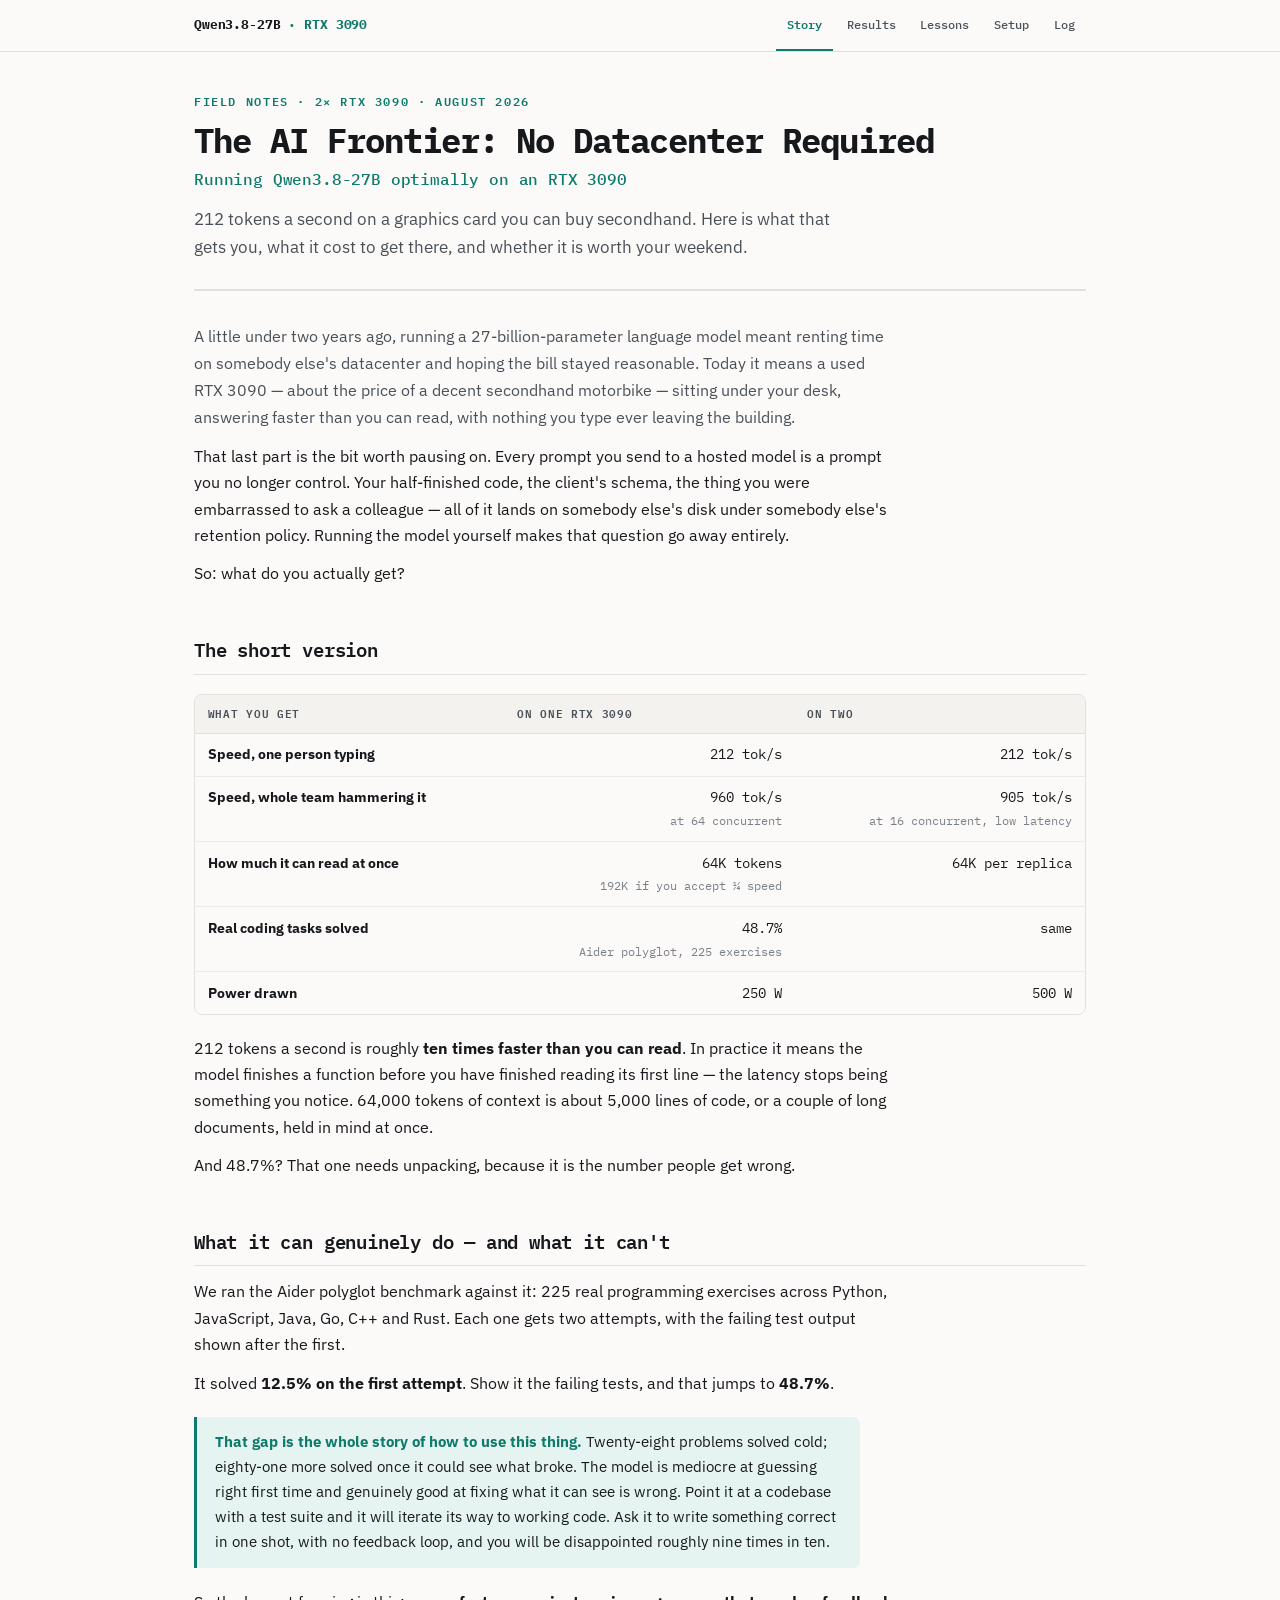
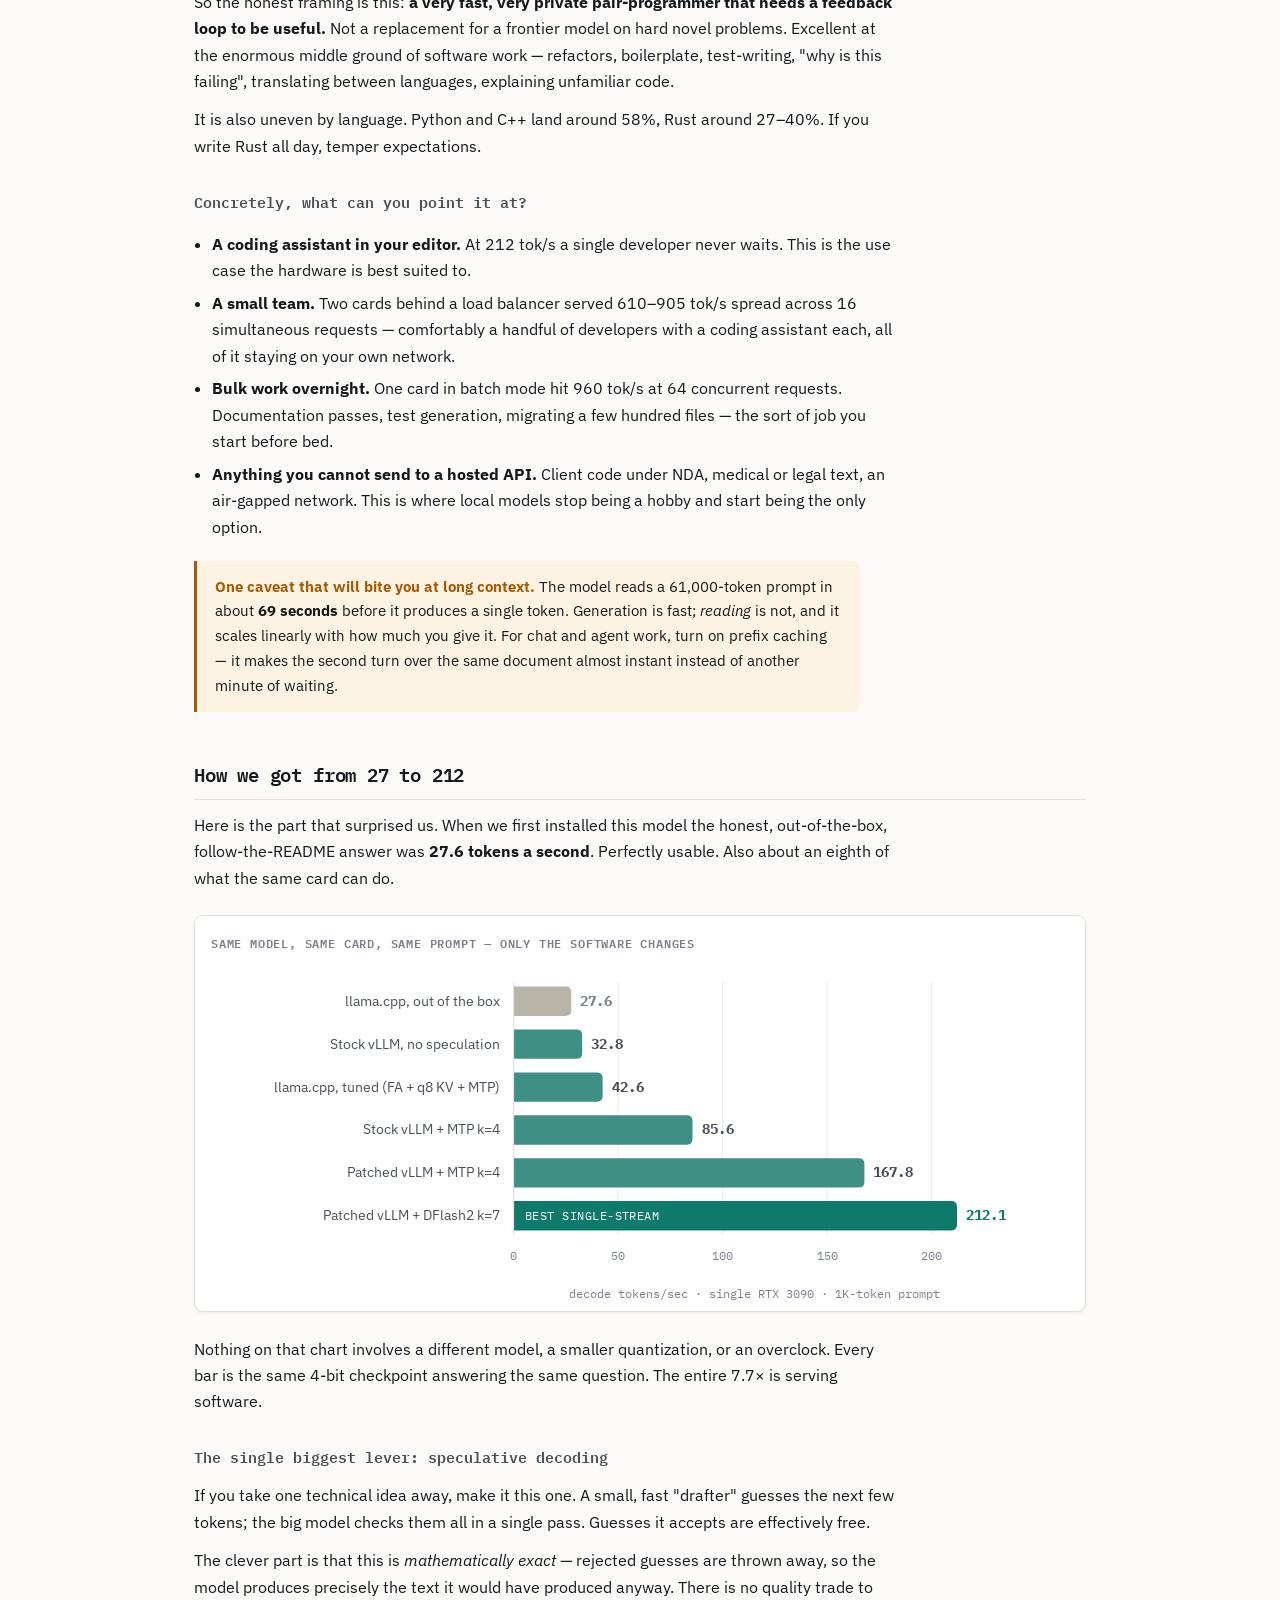
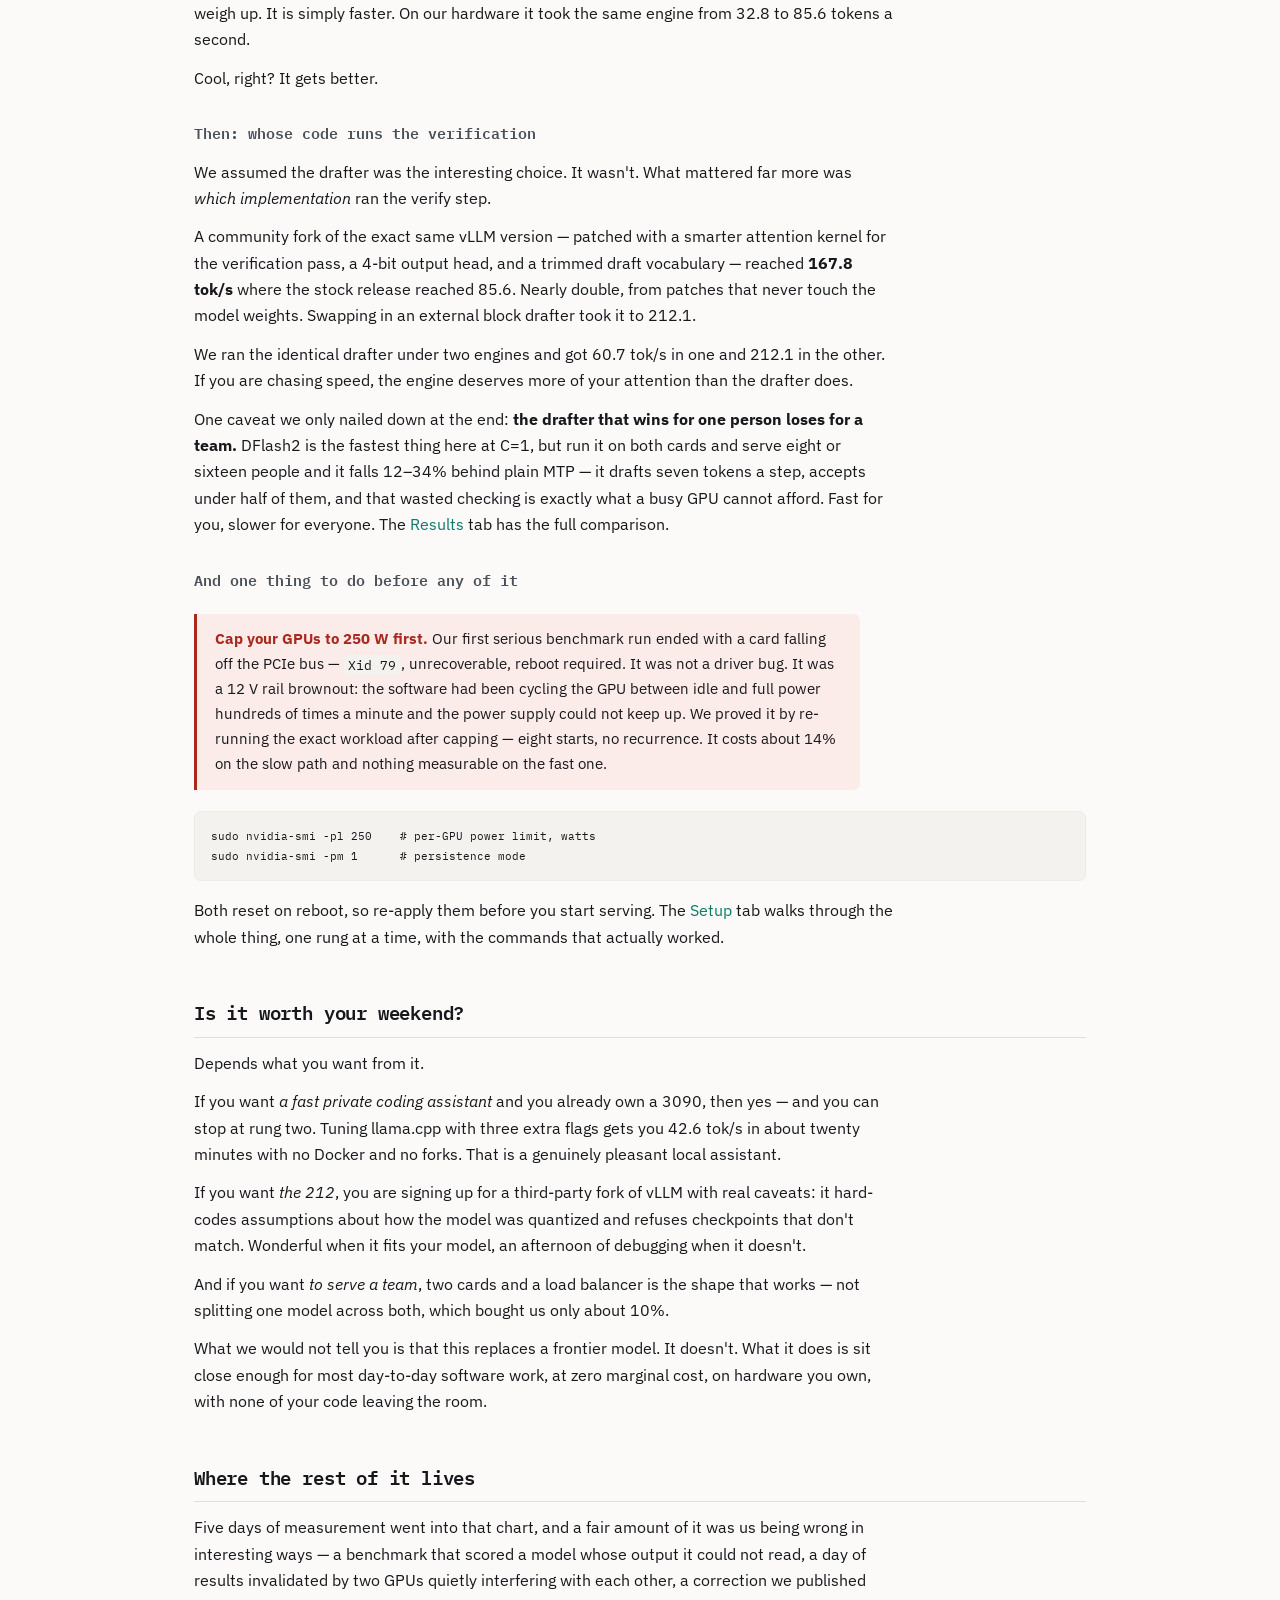
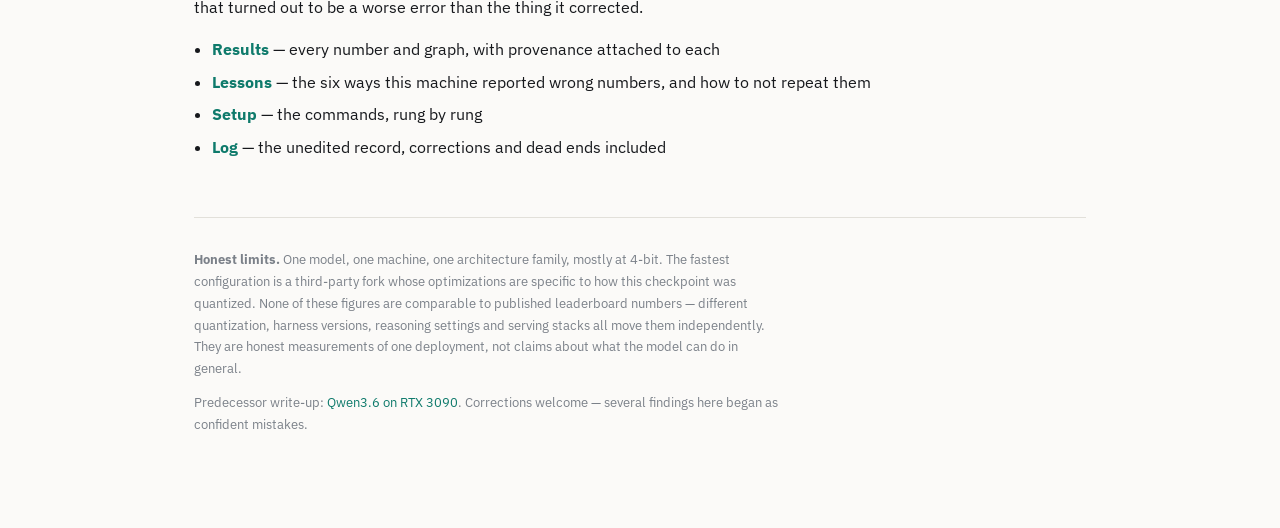
==== index.html @ 93e10219 "Settle MTP vs DFlash2 on both replicas: keep MTP Paired DFlash2 saturates at ~400-440 tok/s from C=8" ====
<!DOCTYPE html>
<html lang="en">
<head>
<meta charset="UTF-8">
<meta name="viewport" content="width=device-width, initial-scale=1.0">
<title>The AI Frontier: No Datacenter Required · Qwen3.8-27B on RTX 3090</title>
<link rel="preconnect" href="https://fonts.googleapis.com">
<link rel="preconnect" href="https://fonts.gstatic.com" crossorigin>
<link rel="stylesheet" href="https://fonts.googleapis.com/css2?family=IBM+Plex+Mono:wght@400;500;600;700&family=IBM+Plex+Sans:wght@400;500;600;700&display=swap">
<link rel="stylesheet" href="assets/site.css">
</head>
<body>
<nav class="topbar"><div class="topbar-in">
  <a class="brand" href="index.html">Qwen3.8-27B <span>· RTX 3090</span></a>
  <div class="tabs">
    <a href="index.html" aria-current="page">Story</a>
    <a href="results.html">Results</a>
    <a href="lessons.html">Lessons</a>
    <a href="setup.html">Setup</a>
    <a href="log.html">Log</a>
  </div>
</div></nav>
<main class="wrap">

<header class="hero">
  <p class="kicker">Field notes · 2× RTX 3090 · August 2026</p>
  <h1>The AI Frontier: No Datacenter Required</h1>
  <p class="subtitle">Running Qwen3.8-27B optimally on an RTX 3090</p>
  <p class="standfirst">212 tokens a second on a graphics card you can buy secondhand. Here is what that gets you, what it cost to get there, and whether it is worth your weekend.</p>
</header>

<p class="lede">A little under two years ago, running a 27-billion-parameter language model meant renting time on somebody else's datacenter and hoping the bill stayed reasonable. Today it means a used RTX 3090 — about the price of a decent secondhand motorbike — sitting under your desk, answering faster than you can read, with nothing you type ever leaving the building.</p>

<p>That last part is the bit worth pausing on. Every prompt you send to a hosted model is a prompt you no longer control. Your half-finished code, the client's schema, the thing you were embarrassed to ask a colleague — all of it lands on somebody else's disk under somebody else's retention policy. Running the model yourself makes that question go away entirely.</p>

<p>So: what do you actually get?</p>

<h2>The short version</h2>

<div class="tw">
  <table>
    <thead><tr><th>What you get</th><th>On one RTX 3090</th><th>On two</th></tr></thead>
    <tbody>
      <tr><td><strong>Speed, one person typing</strong></td><td class="n">212 tok/s</td><td class="n">212 tok/s</td></tr>
      <tr><td><strong>Speed, whole team hammering it</strong></td><td class="n">960 tok/s<span class="sub">at 64 concurrent</span></td><td class="n">905 tok/s<span class="sub">at 16 concurrent, low latency</span></td></tr>
      <tr><td><strong>How much it can read at once</strong></td><td class="n">64K tokens<span class="sub">192K if you accept ¼ speed</span></td><td class="n">64K per replica</td></tr>
      <tr><td><strong>Real coding tasks solved</strong></td><td class="n">48.7%<span class="sub">Aider polyglot, 225 exercises</span></td><td class="n">same</td></tr>
      <tr><td><strong>Power drawn</strong></td><td class="n">250 W</td><td class="n">500 W</td></tr>
    </tbody>
  </table>
</div>

<p>212 tokens a second is roughly <strong>ten times faster than you can read</strong>. In practice it means the model finishes a function before you have finished reading its first line — the latency stops being something you notice. 64,000 tokens of context is about 5,000 lines of code, or a couple of long documents, held in mind at once.</p>

<p>And 48.7%? That one needs unpacking, because it is the number people get wrong.</p>

<h2>What it can genuinely do — and what it can't</h2>

<p>We ran the Aider polyglot benchmark against it: 225 real programming exercises across Python, JavaScript, Java, Go, C++ and Rust. Each one gets two attempts, with the failing test output shown after the first.</p>

<p>It solved <strong>12.5% on the first attempt</strong>. Show it the failing tests, and that jumps to <strong>48.7%</strong>.</p>

<div class="box">
  <strong>That gap is the whole story of how to use this thing.</strong> Twenty-eight problems solved cold; eighty-one more solved once it could see what broke. The model is mediocre at guessing right first time and genuinely good at fixing what it can see is wrong. Point it at a codebase with a test suite and it will iterate its way to working code. Ask it to write something correct in one shot, with no feedback loop, and you will be disappointed roughly nine times in ten.
</div>

<p>So the honest framing is this: <strong>a very fast, very private pair-programmer that needs a feedback loop to be useful.</strong> Not a replacement for a frontier model on hard novel problems. Excellent at the enormous middle ground of software work — refactors, boilerplate, test-writing, "why is this failing", translating between languages, explaining unfamiliar code.</p>

<p>It is also uneven by language. Python and C++ land around 58%, Rust around 27&ndash;40%. If you write Rust all day, temper expectations.</p>

<h3>Concretely, what can you point it at?</h3>

<ul>
  <li><strong>A coding assistant in your editor.</strong> At 212 tok/s a single developer never waits. This is the use case the hardware is best suited to.</li>
  <li><strong>A small team.</strong> Two cards behind a load balancer served 610&ndash;905 tok/s spread across 16 simultaneous requests — comfortably a handful of developers with a coding assistant each, all of it staying on your own network.</li>
  <li><strong>Bulk work overnight.</strong> One card in batch mode hit 960 tok/s at 64 concurrent requests. Documentation passes, test generation, migrating a few hundred files — the sort of job you start before bed.</li>
  <li><strong>Anything you cannot send to a hosted API.</strong> Client code under NDA, medical or legal text, an air-gapped network. This is where local models stop being a hobby and start being the only option.</li>
</ul>

<div class="box warn">
  <strong>One caveat that will bite you at long context.</strong> The model reads a 61,000-token prompt in about <strong>69 seconds</strong> before it produces a single token. Generation is fast; <em>reading</em> is not, and it scales linearly with how much you give it. For chat and agent work, turn on prefix caching — it makes the second turn over the same document almost instant instead of another minute of waiting.
</div>

<h2>How we got from 27 to 212</h2>

<p>Here is the part that surprised us. When we first installed this model the honest, out-of-the-box, follow-the-README answer was <strong>27.6 tokens a second</strong>. Perfectly usable. Also about an eighth of what the same card can do.</p>

<figure class="fig">
  <figcaption>Same model, same card, same prompt — only the software changes</figcaption>
  <svg class="chart" viewBox="0 0 760 300" role="img" aria-labelledby="lad-t">
<title id="lad-t">Decode speed by configuration, single RTX 3090, 1K-token prompt</title>
<line class="grid" x1="268.0" x2="268.0" y1="16" y2="240.0"/>
<text class="tick" x="268.0" y="262.0" text-anchor="middle">0</text>
<line class="grid" x1="360.6" x2="360.6" y1="16" y2="240.0"/>
<text class="tick" x="360.6" y="262.0" text-anchor="middle">50</text>
<line class="grid" x1="453.2" x2="453.2" y1="16" y2="240.0"/>
<text class="tick" x="453.2" y="262.0" text-anchor="middle">100</text>
<line class="grid" x1="545.8" x2="545.8" y1="16" y2="240.0"/>
<text class="tick" x="545.8" y="262.0" text-anchor="middle">150</text>
<line class="grid" x1="638.4" x2="638.4" y1="16" y2="240.0"/>
<text class="tick" x="638.4" y="262.0" text-anchor="middle">200</text>
<text class="axlbl" x="481" y="296" text-anchor="middle">decode tokens/sec &middot; single RTX 3090 &middot; 1K-token prompt</text>
<path class="bar b-floor" d="M268,20 L314.1,20 Q319.1,20 319.1,25 L319.1,41 Q319.1,46 314.1,46 L268,46 Z"/>
<text class="rowlbl" x="256" y="37.0" text-anchor="end">llama.cpp, out of the box</text>
<text class="rowval b-floor" x="327.1" y="37.0">27.6</text>
<path class="bar b-mid" d="M268,58 L323.8,58 Q328.8,58 328.8,63 L328.8,79 Q328.8,84 323.8,84 L268,84 Z"/>
<text class="rowlbl" x="256" y="75.0" text-anchor="end">Stock vLLM, no speculation</text>
<text class="rowval b-mid" x="336.8" y="75.0">32.8</text>
<path class="bar b-mid" d="M268,96 L341.9,96 Q346.9,96 346.9,101 L346.9,117 Q346.9,122 341.9,122 L268,122 Z"/>
<text class="rowlbl" x="256" y="113.0" text-anchor="end">llama.cpp, tuned (FA + q8 KV + MTP)</text>
<text class="rowval b-mid" x="354.9" y="113.0">42.6</text>
<path class="bar b-mid" d="M268,134 L421.5,134 Q426.5,134 426.5,139 L426.5,155 Q426.5,160 421.5,160 L268,160 Z"/>
<text class="rowlbl" x="256" y="151.0" text-anchor="end">Stock vLLM + MTP k=4</text>
<text class="rowval b-mid" x="434.5" y="151.0">85.6</text>
<path class="bar b-mid" d="M268,172 L573.8,172 Q578.8,172 578.8,177 L578.8,193 Q578.8,198 573.8,198 L268,198 Z"/>
<text class="rowlbl" x="256" y="189.0" text-anchor="end">Patched vLLM + MTP k=4</text>
<text class="rowval b-mid" x="586.8" y="189.0">167.8</text>
<path class="bar b-top" d="M268,210 L655.8,210 Q660.8,210 660.8,215 L660.8,231 Q660.8,236 655.8,236 L268,236 Z"/>
<text class="rowlbl" x="256" y="227.0" text-anchor="end">Patched vLLM + DFlash2 k=7</text>
<text class="rowval b-top" x="668.8" y="227.0">212.1</text>
<text class="rownote" x="278" y="227.0">BEST SINGLE-STREAM</text>
<line class="axis" x1="268" x2="268" y1="16" y2="240.0"/>
</svg>
</figure>

<p>Nothing on that chart involves a different model, a smaller quantization, or an overclock. Every bar is the same 4-bit checkpoint answering the same question. The entire 7.7× is serving software.</p>

<h3>The single biggest lever: speculative decoding</h3>

<p>If you take one technical idea away, make it this one. A small, fast "drafter" guesses the next few tokens; the big model checks them all in a single pass. Guesses it accepts are effectively free.</p>

<p>The clever part is that this is <em>mathematically exact</em> — rejected guesses are thrown away, so the model produces precisely the text it would have produced anyway. There is no quality trade to weigh up. It is simply faster. On our hardware it took the same engine from 32.8 to 85.6 tokens a second.</p>

<p>Cool, right? It gets better.</p>

<h3>Then: whose code runs the verification</h3>

<p>We assumed the drafter was the interesting choice. It wasn't. What mattered far more was <em>which implementation</em> ran the verify step.</p>

<p>A community fork of the exact same vLLM version — patched with a smarter attention kernel for the verification pass, a 4-bit output head, and a trimmed draft vocabulary — reached <strong>167.8 tok/s</strong> where the stock release reached 85.6. Nearly double, from patches that never touch the model weights. Swapping in an external block drafter took it to 212.1.</p>

<p>We ran the identical drafter under two engines and got 60.7 tok/s in one and 212.1 in the other. If you are chasing speed, the engine deserves more of your attention than the drafter does.</p>

<p>One caveat we only nailed down at the end: <strong>the drafter that wins for one person loses for a team.</strong> DFlash2 is the fastest thing here at C=1, but run it on both cards and serve eight or sixteen people and it falls 12&ndash;34% behind plain MTP &mdash; it drafts seven tokens a step, accepts under half of them, and that wasted checking is exactly what a busy GPU cannot afford. Fast for you, slower for everyone. The <a href="results.html">Results</a> tab has the full comparison.</p>

<h3>And one thing to do before any of it</h3>

<div class="box stop">
  <strong>Cap your GPUs to 250 W first.</strong> Our first serious benchmark run ended with a card falling off the PCIe bus — <code>Xid 79</code>, unrecoverable, reboot required. It was not a driver bug. It was a 12&nbsp;V rail brownout: the software had been cycling the GPU between idle and full power hundreds of times a minute and the power supply could not keep up. We proved it by re-running the exact workload after capping — eight starts, no recurrence. It costs about 14% on the slow path and nothing measurable on the fast one.
</div>

<pre><code>sudo nvidia-smi -pl 250    # per-GPU power limit, watts
sudo nvidia-smi -pm 1      # persistence mode</code></pre>

<p>Both reset on reboot, so re-apply them before you start serving. The <a href="setup.html">Setup</a> tab walks through the whole thing, one rung at a time, with the commands that actually worked.</p>

<h2>Is it worth your weekend?</h2>

<p>Depends what you want from it.</p>

<p>If you want <em>a fast private coding assistant</em> and you already own a 3090, then yes — and you can stop at rung two. Tuning llama.cpp with three extra flags gets you 42.6 tok/s in about twenty minutes with no Docker and no forks. That is a genuinely pleasant local assistant.</p>

<p>If you want <em>the 212</em>, you are signing up for a third-party fork of vLLM with real caveats: it hard-codes assumptions about how the model was quantized and refuses checkpoints that don't match. Wonderful when it fits your model, an afternoon of debugging when it doesn't.</p>

<p>And if you want <em>to serve a team</em>, two cards and a load balancer is the shape that works — not splitting one model across both, which bought us only about 10%.</p>

<p>What we would not tell you is that this replaces a frontier model. It doesn't. What it does is sit close enough for most day-to-day software work, at zero marginal cost, on hardware you own, with none of your code leaving the room.</p>

<h2>Where the rest of it lives</h2>

<p>Five days of measurement went into that chart, and a fair amount of it was us being wrong in interesting ways — a benchmark that scored a model whose output it could not read, a day of results invalidated by two GPUs quietly interfering with each other, a correction we published that turned out to be a worse error than the thing it corrected.</p>

<ul>
  <li><a href="results.html"><strong>Results</strong></a> — every number and graph, with provenance attached to each</li>
  <li><a href="lessons.html"><strong>Lessons</strong></a> — the six ways this machine reported wrong numbers, and how to not repeat them</li>
  <li><a href="setup.html"><strong>Setup</strong></a> — the commands, rung by rung</li>
  <li><a href="log.html"><strong>Log</strong></a> — the unedited record, corrections and dead ends included</li>
</ul>

<div class="foot">
  <p><strong>Honest limits.</strong> One model, one machine, one architecture family, mostly at 4-bit. The fastest configuration is a third-party fork whose optimizations are specific to how this checkpoint was quantized. None of these figures are comparable to published leaderboard numbers — different quantization, harness versions, reasoning settings and serving stacks all move them independently. They are honest measurements of one deployment, not claims about what the model can do in general.</p>
  <p>Predecessor write-up: <a href="https://alexander-ollman.github.io/qwen3.6-on-rtx3090/">Qwen3.6 on RTX 3090</a>. Corrections welcome — several findings here began as confident mistakes.</p>
</div>

</main>
</body>
</html>
---- assets/site.css ----
:root{
  --bg:#FBFAF8; --card:#FFFFFF; --sunk:#F3F2EE;
  --line:#E2E0DA; --line-soft:#EDEBE5;
  --ink:#16181C; --ink-2:#4A5058; --ink-3:#7B8189;
  --go:#0E7A6B; --go-bg:#E6F4F1;
  --warn:#A85B06; --warn-bg:#FDF3E3;
  --stop:#A8291E; --stop-bg:#FBEBE9;
  --s1:#0E7A6B; --s2:#B4541F; --s3:#2D6DA8; --s4:#8A6D1F; --s5:#7A4A86;
  --b-floor:#B9B4A8; --b-mid:#3E8F84; --b-top:#0E7A6B; --on-bar:#FFFFFF;
  --shadow:rgba(22,24,28,.07);
}
@media (prefers-color-scheme:dark){:root:not([data-theme="light"]){
  --bg:#14161A; --card:#1B1E23; --sunk:#191C21;
  --line:#2B3037; --line-soft:#23272D;
  --ink:#E9EBEE; --ink-2:#A9B0B9; --ink-3:#767D86;
  --go:#4FBFAD; --go-bg:#102C29;
  --warn:#E0A050; --warn-bg:#2C2314;
  --stop:#E8776B; --stop-bg:#2E1815;
  --s1:#4FBFAD; --s2:#E0834F; --s3:#6BA8DC; --s4:#C9A94E; --s5:#B08DC0;
  --b-floor:#4A4E55; --b-mid:#34786F; --b-top:#4FBFAD; --on-bar:#0C1A18;
  --shadow:rgba(0,0,0,.3);
}}
:root[data-theme="dark"]{
  --bg:#14161A; --card:#1B1E23; --sunk:#191C21;
  --line:#2B3037; --line-soft:#23272D;
  --ink:#E9EBEE; --ink-2:#A9B0B9; --ink-3:#767D86;
  --go:#4FBFAD; --go-bg:#102C29;
  --warn:#E0A050; --warn-bg:#2C2314;
  --stop:#E8776B; --stop-bg:#2E1815;
  --s1:#4FBFAD; --s2:#E0834F; --s3:#6BA8DC; --s4:#C9A94E; --s5:#B08DC0;
  --b-floor:#4A4E55; --b-mid:#34786F; --b-top:#4FBFAD; --on-bar:#0C1A18;
  --shadow:rgba(0,0,0,.3);
}
*,*::before,*::after{box-sizing:border-box}
html{-webkit-text-size-adjust:100%}
body{margin:0;background:var(--bg);color:var(--ink);
  font-family:'IBM Plex Sans',-apple-system,BlinkMacSystemFont,"Segoe UI",sans-serif;
  font-size:16px;line-height:1.65;-webkit-font-smoothing:antialiased}
/* ---- site nav ---- */
.topbar{position:sticky;top:0;z-index:20;background:var(--bg);
  border-bottom:1px solid var(--line);backdrop-filter:saturate(1.4) blur(6px)}
.topbar-in{max-width:940px;margin:0 auto;padding:0 1.5rem;
  display:flex;align-items:center;gap:1.5rem;flex-wrap:wrap}
.brand{font-family:'IBM Plex Mono',monospace;font-size:.82rem;font-weight:700;
  letter-spacing:-.01em;color:var(--ink);text-decoration:none;padding:.9rem 0;white-space:nowrap}
.brand span{color:var(--go)}
.tabs{display:flex;gap:.15rem;margin-left:auto;flex-wrap:wrap}
.tabs a{font-family:'IBM Plex Mono',monospace;font-size:.78rem;font-weight:500;
  color:var(--ink-2);text-decoration:none;padding:.9rem .7rem;
  border-bottom:2px solid transparent;white-space:nowrap}
.tabs a:hover{color:var(--ink)}
.tabs a[aria-current="page"]{color:var(--go);border-bottom-color:var(--go);font-weight:600}
.tabs a:focus-visible{outline:2px solid var(--go);outline-offset:-2px;border-radius:3px}
/* ---- layout ---- */
.wrap{max-width:940px;margin:0 auto;padding:2.5rem 1.5rem 5rem}
.narrow{max-width:70ch}
.hero{border-bottom:2px solid var(--line);padding-bottom:1.75rem;margin-bottom:2rem}
.kicker{font-family:'IBM Plex Mono',monospace;font-size:.72rem;font-weight:600;
  letter-spacing:.14em;text-transform:uppercase;color:var(--go);margin:0 0 .6rem}
h1{font-family:'IBM Plex Mono',monospace;font-size:2.15rem;font-weight:700;
  letter-spacing:-.03em;line-height:1.14;margin:0 0 .7rem;text-wrap:balance}
.subtitle{font-family:'IBM Plex Mono',monospace;font-size:1.02rem;font-weight:500;
  color:var(--go);margin:-.35rem 0 .75rem;letter-spacing:-.01em;text-wrap:balance}
.standfirst{font-size:1.07rem;color:var(--ink-2);margin:0;max-width:64ch}
h2{font-family:'IBM Plex Mono',monospace;font-size:1.2rem;font-weight:600;letter-spacing:-.01em;
  margin:3rem 0 .5rem;padding-bottom:.45rem;border-bottom:1px solid var(--line);text-wrap:balance}
h3{font-family:'IBM Plex Mono',monospace;font-size:.95rem;font-weight:600;color:var(--ink-2);margin:1.9rem 0 .5rem}
p{margin:.75rem 0;max-width:70ch}
.lede{font-size:1.02rem;color:var(--ink-2)}
ul,ol{max-width:70ch;padding-left:1.15rem}
li{margin:.4rem 0}
a{color:var(--go);text-decoration:none;border-bottom:1px solid transparent}
a:hover{border-bottom-color:currentColor}
a:focus-visible{outline:2px solid var(--go);outline-offset:2px;border-radius:2px}
code{font-family:'IBM Plex Mono',monospace;font-size:.85em;background:var(--sunk);
  padding:.12em .38em;border-radius:3px}
pre{background:var(--sunk);border:1px solid var(--line-soft);border-radius:7px;
  padding:.9rem 1rem;overflow-x:auto;font-family:'IBM Plex Mono',monospace;
  font-size:.8rem;line-height:1.55;margin:1rem 0}
pre code{background:none;padding:0}
/* ---- figures & tables ---- */
.fig{background:var(--card);border:1px solid var(--line);border-radius:9px;
  padding:1.1rem 1rem .5rem;margin:1.5rem 0;box-shadow:0 1px 3px var(--shadow)}
.fig figcaption{font-family:'IBM Plex Mono',monospace;font-size:.72rem;font-weight:600;
  letter-spacing:.07em;text-transform:uppercase;color:var(--ink-3);margin-bottom:.7rem}
svg.chart{width:100%;height:auto;display:block;font-family:'IBM Plex Sans',sans-serif}
.chart .grid{stroke:var(--line-soft);stroke-width:1}
.chart .axis{stroke:var(--line);stroke-width:1}
.chart .tick,.chart .axlbl{fill:var(--ink-3);font-size:11px;
  font-family:'IBM Plex Mono',monospace;font-variant-numeric:tabular-nums}
.chart .rowlbl{fill:var(--ink-2);font-size:12.5px}
.chart .rownote{fill:var(--on-bar);font-size:10.5px;font-family:'IBM Plex Mono',monospace;
  letter-spacing:.04em}
.chart .rowval{font-family:'IBM Plex Mono',monospace;font-size:12.5px;font-weight:700;
  font-variant-numeric:tabular-nums}
.chart .bar.b-floor{fill:var(--b-floor)} .chart .bar.b-mid{fill:var(--b-mid)} .chart .bar.b-top{fill:var(--b-top)}
.chart text.rowval.b-floor{fill:var(--ink-3)} .chart text.rowval.b-mid{fill:var(--ink-2)} .chart text.rowval.b-top{fill:var(--go)}
.chart .ln{fill:none;stroke-width:2;stroke-linejoin:round;stroke-linecap:round}
.chart .pt{stroke:var(--card);stroke-width:2}
.chart .key{stroke-width:2.5;stroke-linecap:round}
.chart .endlbl{font-size:11px;fill:var(--ink-2)}
.chart .endlbl .val{font-family:'IBM Plex Mono',monospace;font-weight:600;fill:var(--ink);font-variant-numeric:tabular-nums}
.chart .leader{stroke:var(--line);stroke-width:1}
.s1{stroke:var(--s1);fill:var(--s1)} .s2{stroke:var(--s2);fill:var(--s2)}
.s3{stroke:var(--s3);fill:var(--s3)} .s4{stroke:var(--s4);fill:var(--s4)} .s5{stroke:var(--s5);fill:var(--s5)}
.chart .ln.s1,.chart .ln.s2,.chart .ln.s3,.chart .ln.s4,.chart .ln.s5{fill:none}
.legend{display:flex;flex-wrap:wrap;gap:.9rem;margin:.2rem 0 .9rem;font-size:.8rem;color:var(--ink-2)}
.legend i{display:inline-block;width:16px;height:0;border-top:2.5px solid;border-radius:2px;margin-right:.35rem;vertical-align:middle}
.legend i.s1{border-color:var(--s1)} .legend i.s2{border-color:var(--s2)}
.legend i.s3{border-color:var(--s3)} .legend i.s4{border-color:var(--s4)} .legend i.s5{border-color:var(--s5)}
.tw{overflow-x:auto;border:1px solid var(--line);border-radius:8px;margin:1.2rem 0}
table{width:100%;border-collapse:collapse;font-size:.87rem}
thead th{font-family:'IBM Plex Mono',monospace;font-size:.7rem;font-weight:600;text-transform:uppercase;
  letter-spacing:.06em;background:var(--sunk);color:var(--ink-2);padding:.6rem .8rem;text-align:left;
  white-space:nowrap;border-bottom:1px solid var(--line)}
tbody td{padding:.6rem .8rem;border-bottom:1px solid var(--line-soft);vertical-align:top}
tbody tr:last-child td{border-bottom:none}
td.n{font-family:'IBM Plex Mono',monospace;font-variant-numeric:tabular-nums;text-align:right;white-space:nowrap}
td .sub{display:block;font-size:.76rem;color:var(--ink-3);margin-top:2px}
tr.hl td{background:var(--go-bg)}
/* ---- callouts ---- */
.box{border-left:3px solid var(--go);background:var(--go-bg);padding:.85rem 1.1rem;
  border-radius:0 7px 7px 0;margin:1.3rem 0;font-size:.94rem;max-width:74ch}
.box strong:first-child{color:var(--go)}
.box.warn{border-left-color:var(--warn);background:var(--warn-bg)}
.box.warn strong:first-child{color:var(--warn)}
.box.stop{border-left-color:var(--stop);background:var(--stop-bg)}
.box.stop strong:first-child{color:var(--stop)}
/* ---- misc ---- */
.stats{display:grid;grid-template-columns:repeat(auto-fit,minmax(150px,1fr));gap:.75rem;margin:1.3rem 0}
.stat{background:var(--card);border:1px solid var(--line);border-radius:8px;padding:.8rem 1rem}
.stat .v{font-family:'IBM Plex Mono',monospace;font-size:1.55rem;font-weight:700;line-height:1.1;letter-spacing:-.02em}
.stat .v small{font-size:.78rem;font-weight:500;color:var(--ink-3);margin-left:.15rem}
.stat .l{font-family:'IBM Plex Mono',monospace;font-size:.68rem;text-transform:uppercase;
  letter-spacing:.06em;color:var(--ink-3);margin-top:.3rem}
.badge{display:inline-block;font-family:'IBM Plex Mono',monospace;font-size:.7rem;font-weight:600;
  padding:.12rem .42rem;border-radius:3px;background:var(--go-bg);color:var(--go);white-space:nowrap}
.badge.warn{background:var(--warn-bg);color:var(--warn)}
.badge.stop{background:var(--stop-bg);color:var(--stop)}
.foot{margin-top:3.5rem;padding-top:1.2rem;border-top:1px solid var(--line);font-size:.83rem;color:var(--ink-3)}
.foot p{max-width:74ch}
@media (max-width:640px){
  .wrap{padding:1.5rem 1rem 3rem} h1{font-size:1.55rem}
  .topbar-in{padding:0 1rem} .brand{padding:.7rem 0} .tabs{margin-left:0;width:100%}
  .tabs a{padding:.5rem .55rem}
}

/* ================= log-page additions ================= */
.section{margin-bottom:3rem}
.section-note{font-size:.88rem;color:var(--ink-2);margin:.35rem 0 1rem;max-width:74ch}
td.mono{font-family:'IBM Plex Mono',monospace;font-variant-numeric:tabular-nums;font-size:.82rem}
.mono{font-family:'IBM Plex Mono',monospace}
tr.failed td{color:var(--ink-3)}
.fn{font-size:.7rem;vertical-align:super;color:var(--go);font-family:'IBM Plex Mono',monospace}
.incidents{margin:0;padding-left:1.2rem;font-size:.9rem;color:var(--ink-2);max-width:80ch}
.incidents li{margin:.35rem 0}
.incidents strong{color:var(--ink)}
/* in-page contents */
.toc-inline{background:var(--card);border:1px solid var(--line);border-radius:8px;
  padding:1rem 1.25rem;margin:0 0 2.5rem}
.toc-title{font-family:'IBM Plex Mono',monospace;font-size:.72rem;font-weight:600;
  text-transform:uppercase;letter-spacing:.08em;color:var(--ink-3);margin:0 0 .5rem}
.toc-inline ol{margin:0;padding-left:1.25rem;columns:2;column-gap:2rem;max-width:none}
.toc-inline li{font-size:.86rem;padding:.12rem 0;break-inside:avoid;margin:0}
@media (max-width:640px){.toc-inline ol{columns:1}}
/* recommendation cards (section 9) */
.rec-grid{display:grid;gap:1rem}
.rec-card{background:var(--card);border:1px solid var(--line);border-radius:8px;
  padding:1rem 1.25rem;display:grid;grid-template-columns:2.5rem 1fr;gap:0 1rem;align-items:start}
.rec-card.top{border-color:var(--warn);border-width:2px}
.rec-rank{font-family:'IBM Plex Mono',monospace;font-size:1.5rem;font-weight:700;
  color:var(--warn);line-height:1;padding-top:.15rem}
.rec-body h4{font-family:'IBM Plex Mono',monospace;font-size:.92rem;font-weight:600;margin:0 0 .25rem}
.rec-body p{font-size:.85rem;color:var(--ink-2);margin:0 0 .5rem;max-width:74ch}
.rec-stats{display:flex;flex-wrap:wrap;gap:.5rem}
.rec-stat{font-family:'IBM Plex Mono',monospace;font-size:.75rem;padding:.2rem .5rem;
  border-radius:3px;background:var(--sunk);color:var(--ink-2)}
/* header chips (section 10+) */
.specs-row{display:flex;flex-wrap:wrap;gap:.5rem;margin-top:.9rem}
.spec-chip{font-family:'IBM Plex Mono',monospace;font-size:.75rem;font-weight:500;
  padding:.22rem .6rem;border-radius:4px;background:var(--go-bg);color:var(--go);white-space:nowrap}
.spec-chip.warn{background:var(--stop-bg);color:var(--stop)}
/* chart blocks */
.viz-block{display:grid;gap:1rem;margin:1rem 0 1.5rem}
.viz-legend{margin:0}
.viz-legend .lg{display:inline-flex;align-items:center;gap:.4rem;font-size:.8rem;color:var(--ink-2)}
.viz-legend i.key{display:inline-block;width:16px;height:0;border-top:2.5px solid;border-radius:2px}
.viz-legend i.s1{border-color:var(--s1)} .viz-legend i.s2{border-color:var(--s2)}
.viz-legend i.s3{border-color:var(--s3)} .viz-legend i.s4{border-color:var(--s4)}
.viz-legend i.s5{border-color:var(--s5)}
.legend-item{display:flex;align-items:center;gap:.3rem}
.viz-table summary{font-family:'IBM Plex Mono',monospace;font-size:.8rem;color:var(--go);
  cursor:pointer;margin-bottom:.5rem}
.chart .barlbl{font-family:'IBM Plex Mono',monospace;font-size:10px;font-weight:600;
  fill:var(--ink-2);font-variant-numeric:tabular-nums}
.chart .bar{stroke:none}
.chart .endlbl .nm{fill:var(--ink-2)}
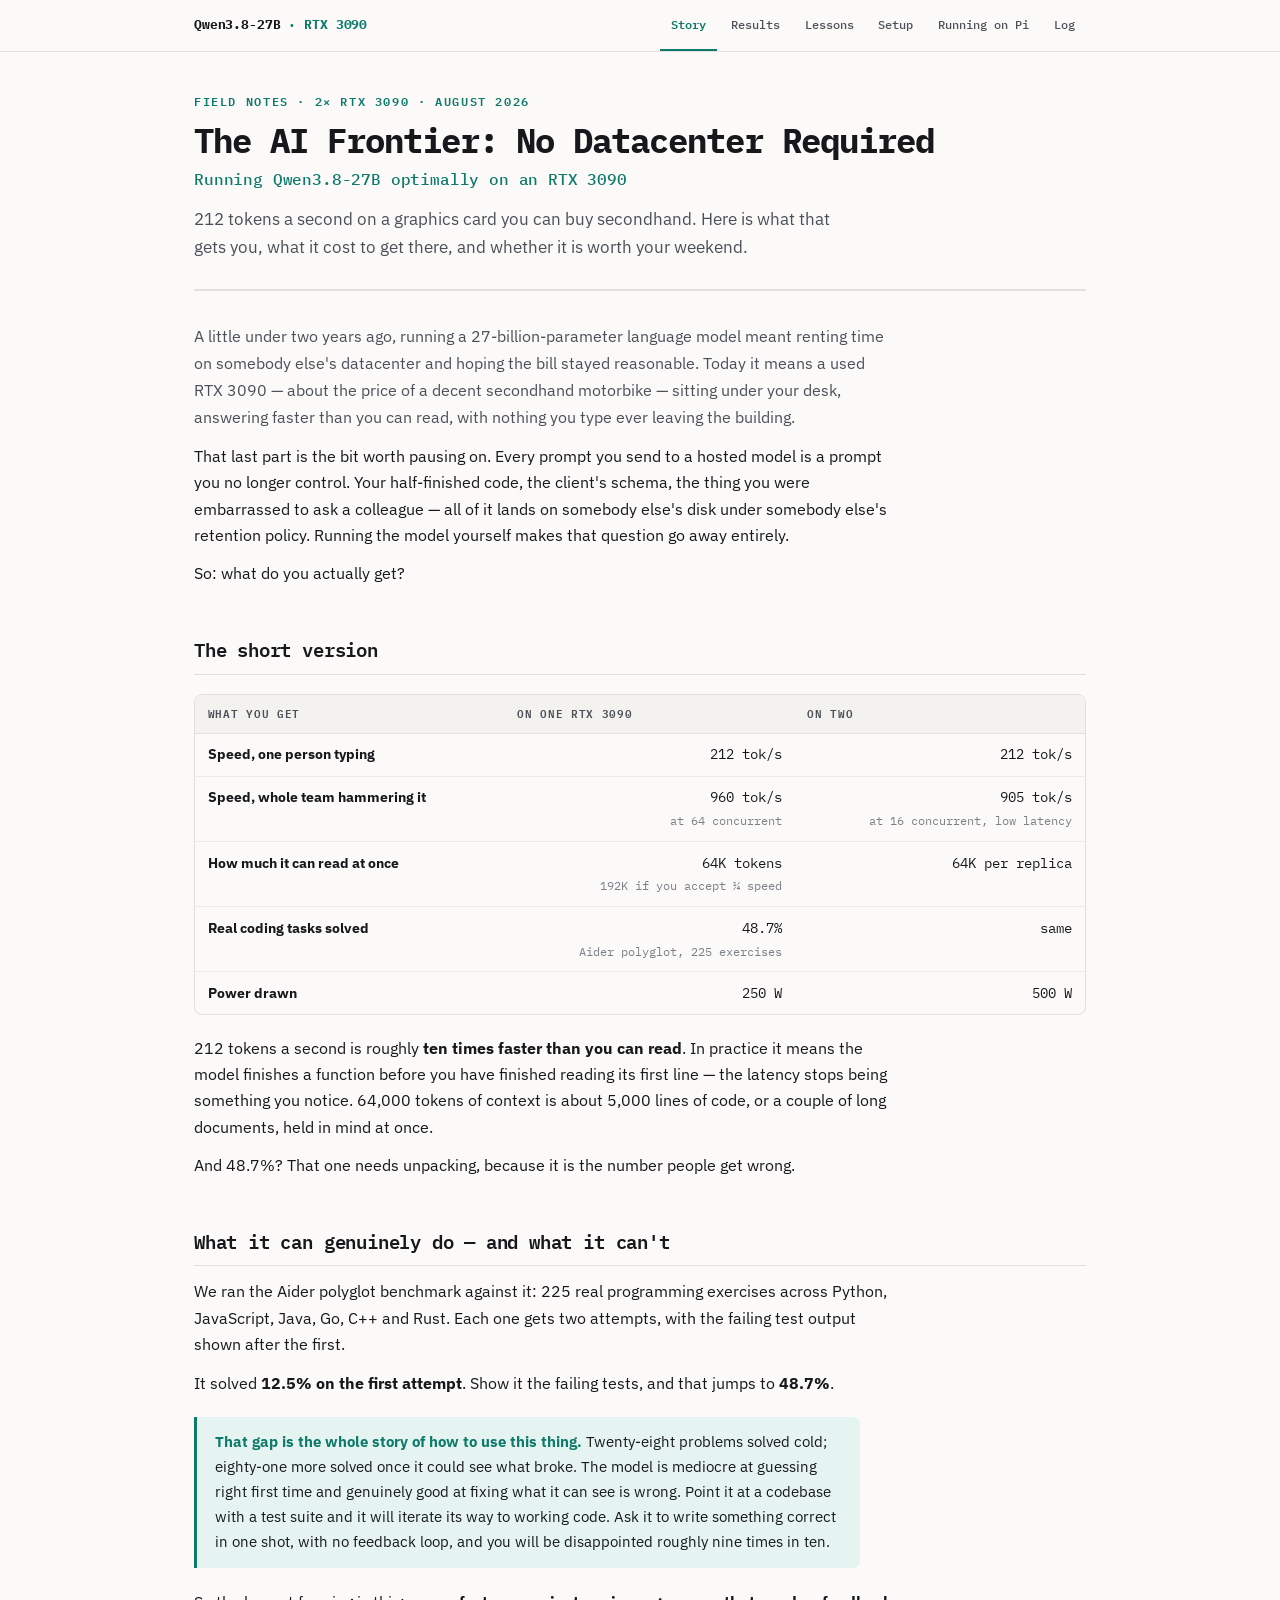
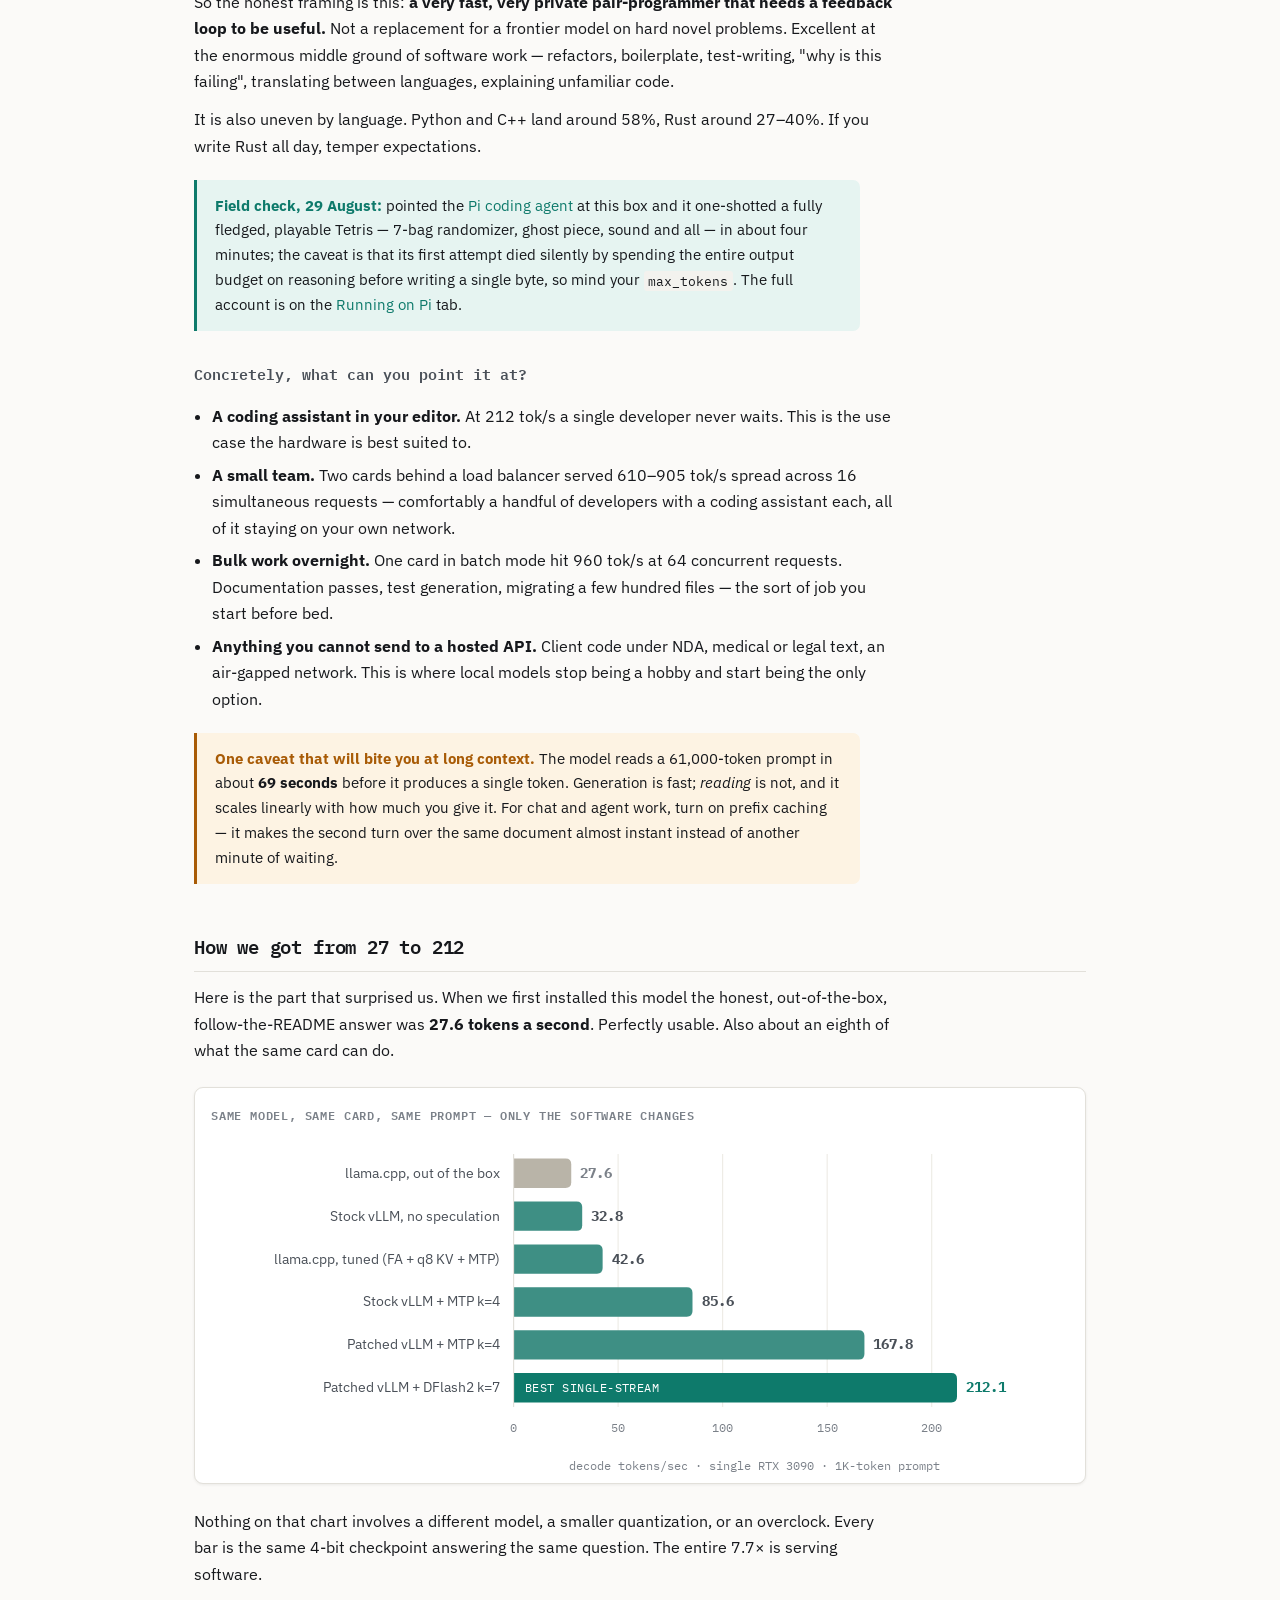
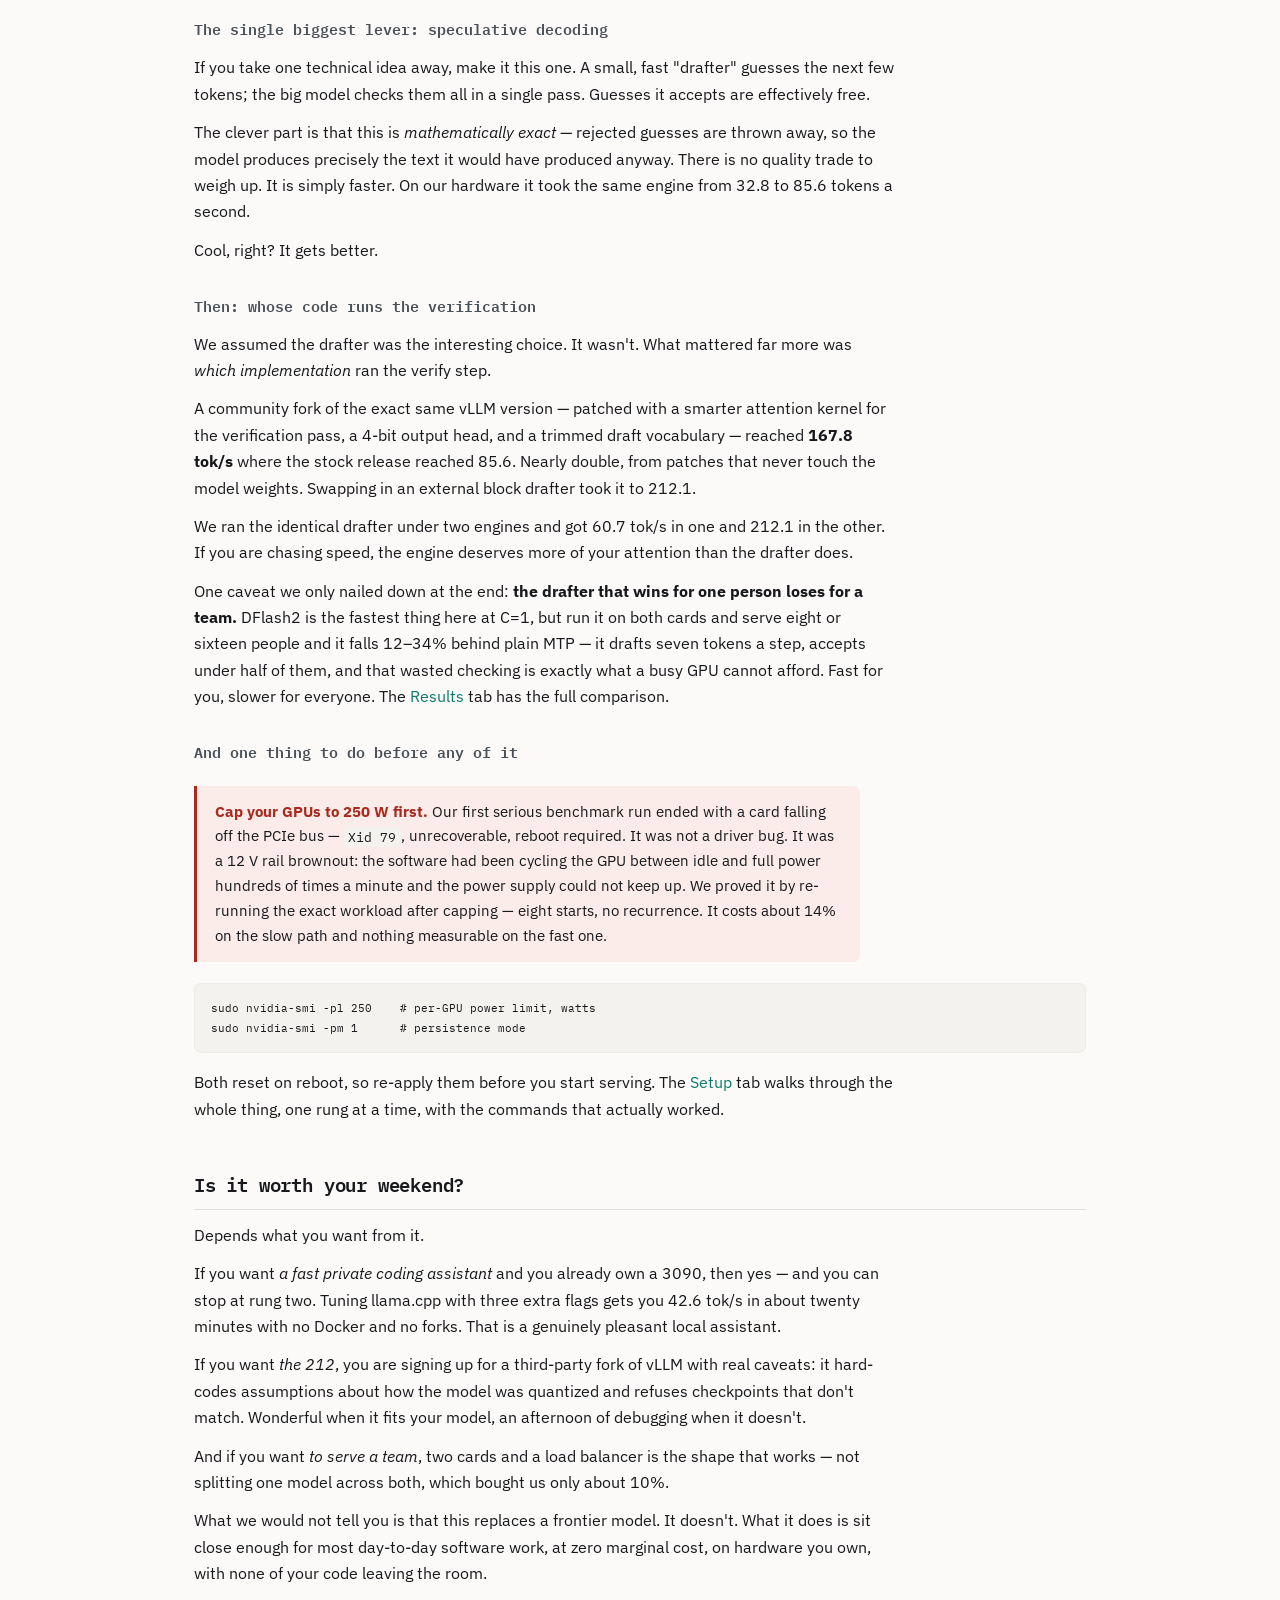
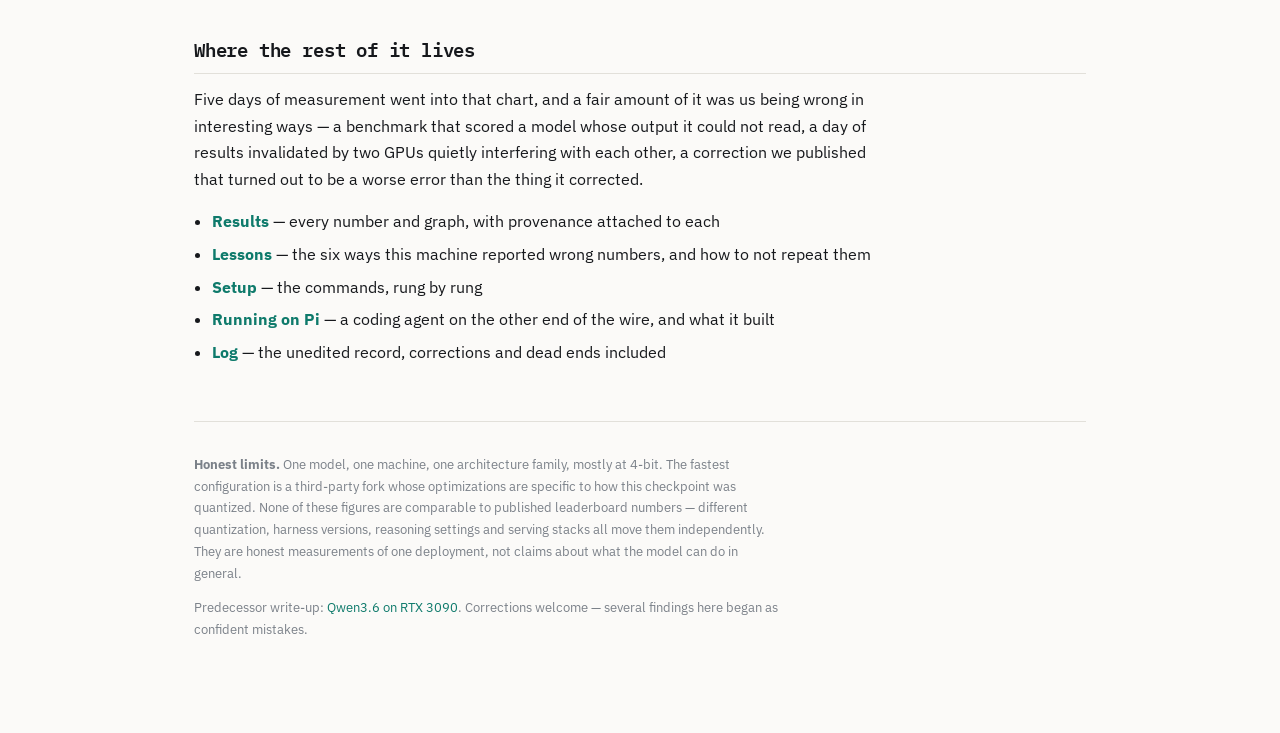
==== commit 469e4830: "Add Running on Pi tab: one-shot Tetris field check via the Pi coding agent Co-Authored-By: Claude Fa" ====
--- a/index.html
+++ b/index.html
@@ -17,6 +17,7 @@
     <a href="results.html">Results</a>
     <a href="lessons.html">Lessons</a>
     <a href="setup.html">Setup</a>
+    <a href="pi.html">Running on Pi</a>
     <a href="log.html">Log</a>
   </div>
 </div></nav>
@@ -67,6 +68,10 @@
 <p>So the honest framing is this: <strong>a very fast, very private pair-programmer that needs a feedback loop to be useful.</strong> Not a replacement for a frontier model on hard novel problems. Excellent at the enormous middle ground of software work — refactors, boilerplate, test-writing, "why is this failing", translating between languages, explaining unfamiliar code.</p>
 
 <p>It is also uneven by language. Python and C++ land around 58%, Rust around 27&ndash;40%. If you write Rust all day, temper expectations.</p>
+
+<div class="box">
+  <strong>Field check, 29 August:</strong> pointed the <a href="pi.html">Pi coding agent</a> at this box and it one-shotted a fully fledged, playable Tetris — 7-bag randomizer, ghost piece, sound and all — in about four minutes; the caveat is that its first attempt died silently by spending the entire output budget on reasoning before writing a single byte, so mind your <code>max_tokens</code>. The full account is on the <a href="pi.html">Running on Pi</a> tab.
+</div>
 
 <h3>Concretely, what can you point it at?</h3>
 
@@ -174,6 +179,7 @@
   <li><a href="results.html"><strong>Results</strong></a> — every number and graph, with provenance attached to each</li>
   <li><a href="lessons.html"><strong>Lessons</strong></a> — the six ways this machine reported wrong numbers, and how to not repeat them</li>
   <li><a href="setup.html"><strong>Setup</strong></a> — the commands, rung by rung</li>
+  <li><a href="pi.html"><strong>Running on Pi</strong></a> — a coding agent on the other end of the wire, and what it built</li>
   <li><a href="log.html"><strong>Log</strong></a> — the unedited record, corrections and dead ends included</li>
 </ul>
 
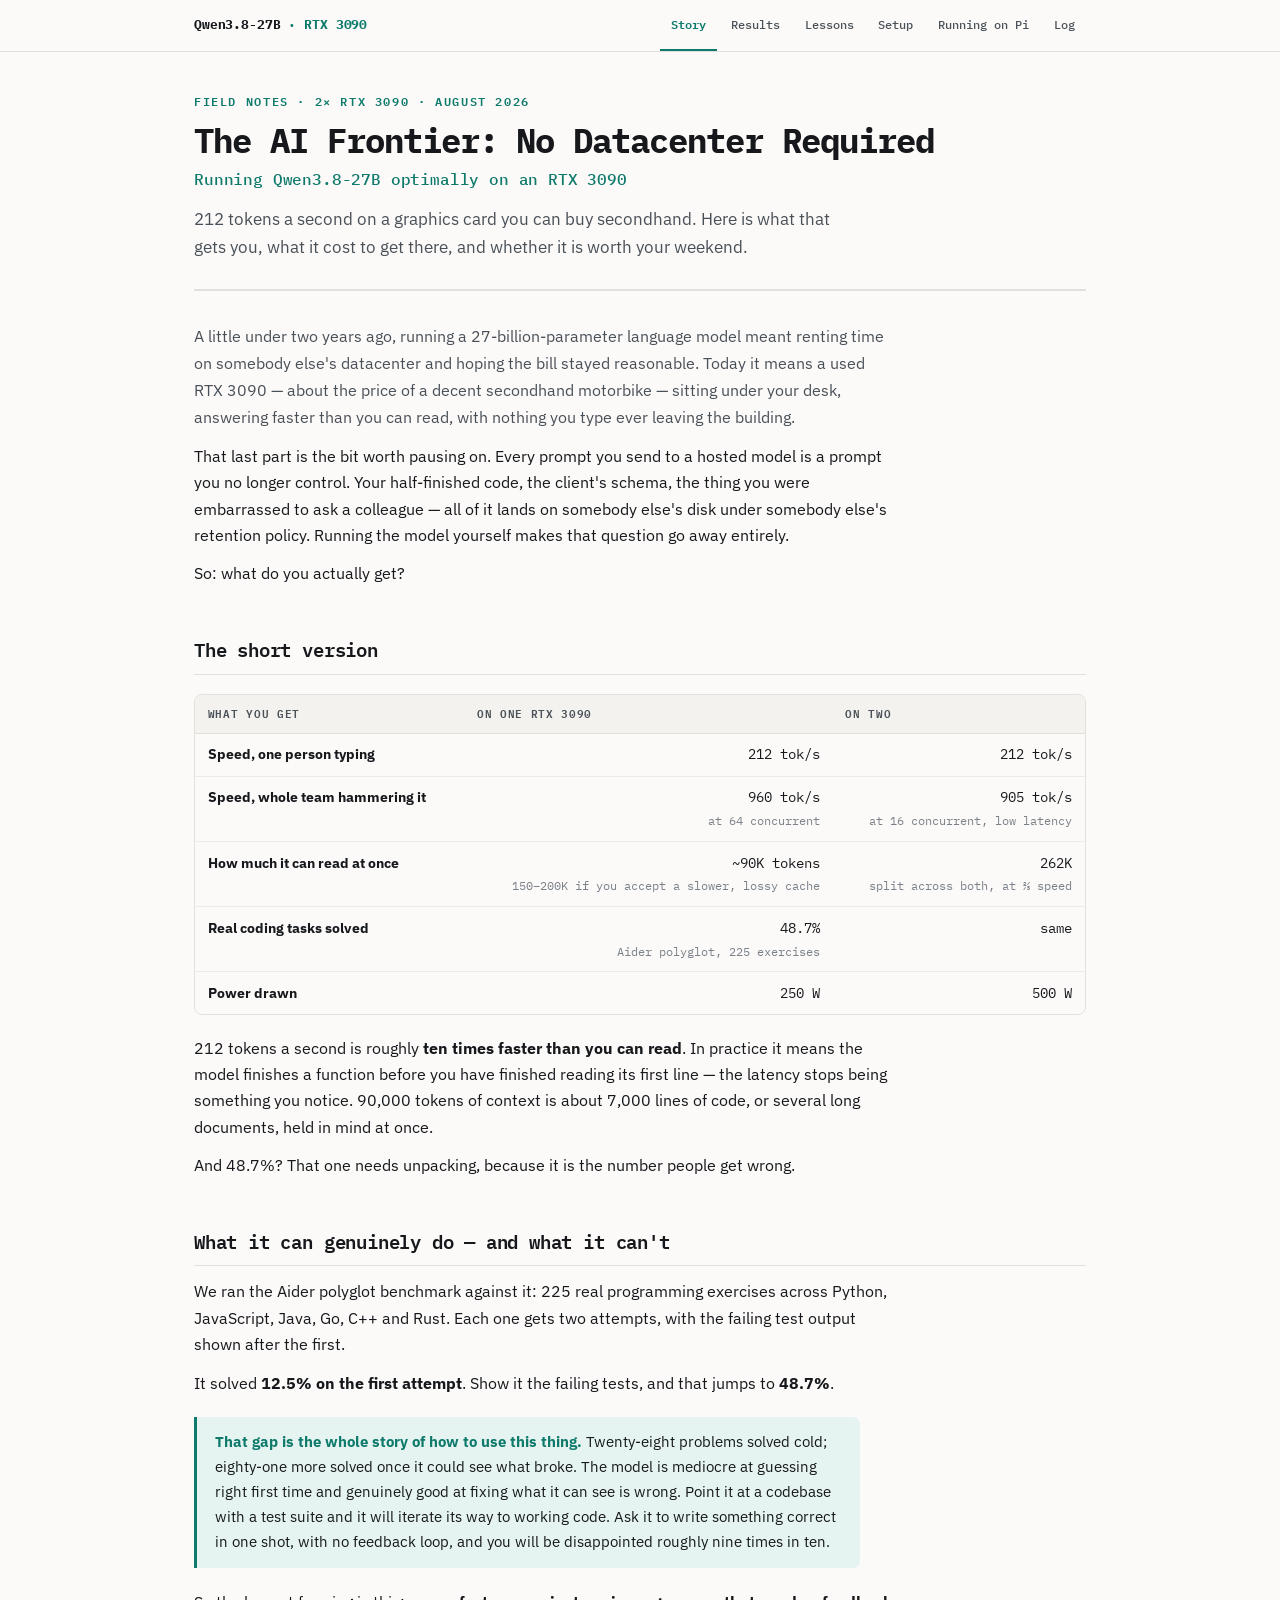
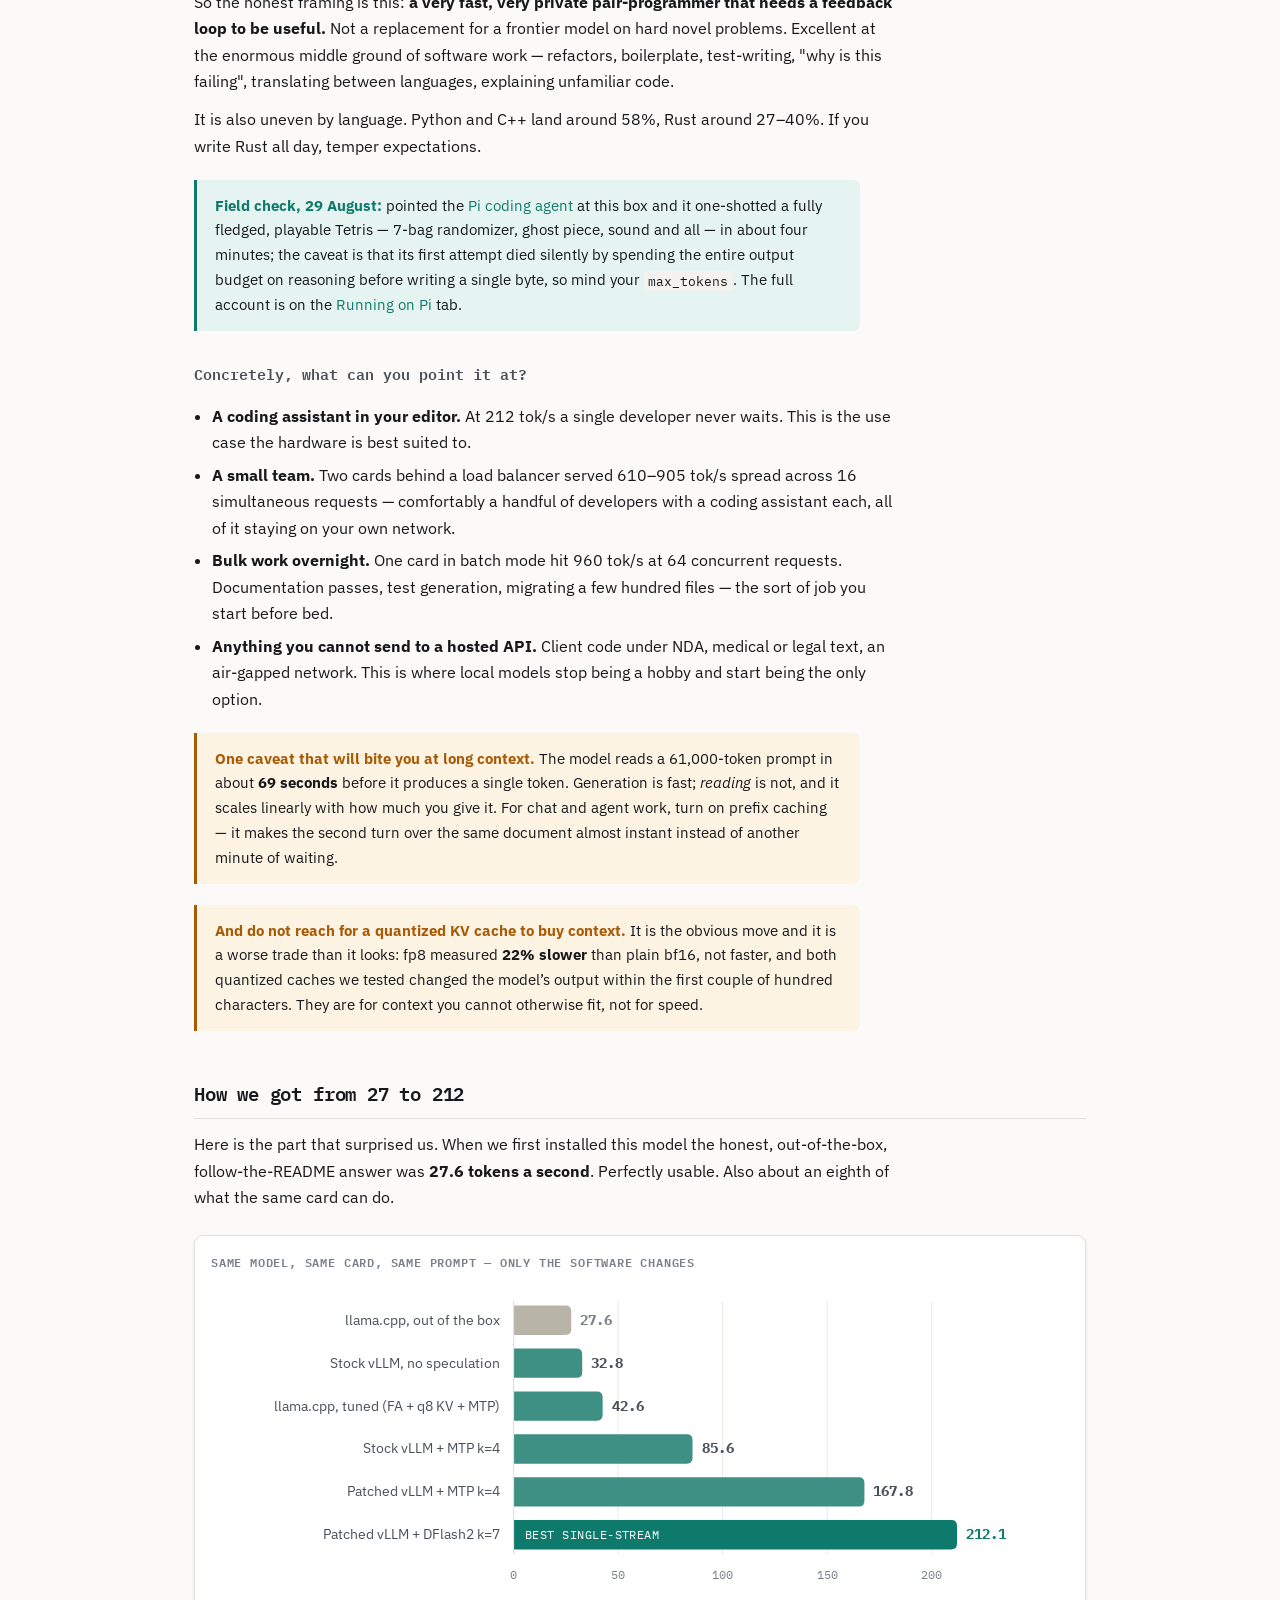
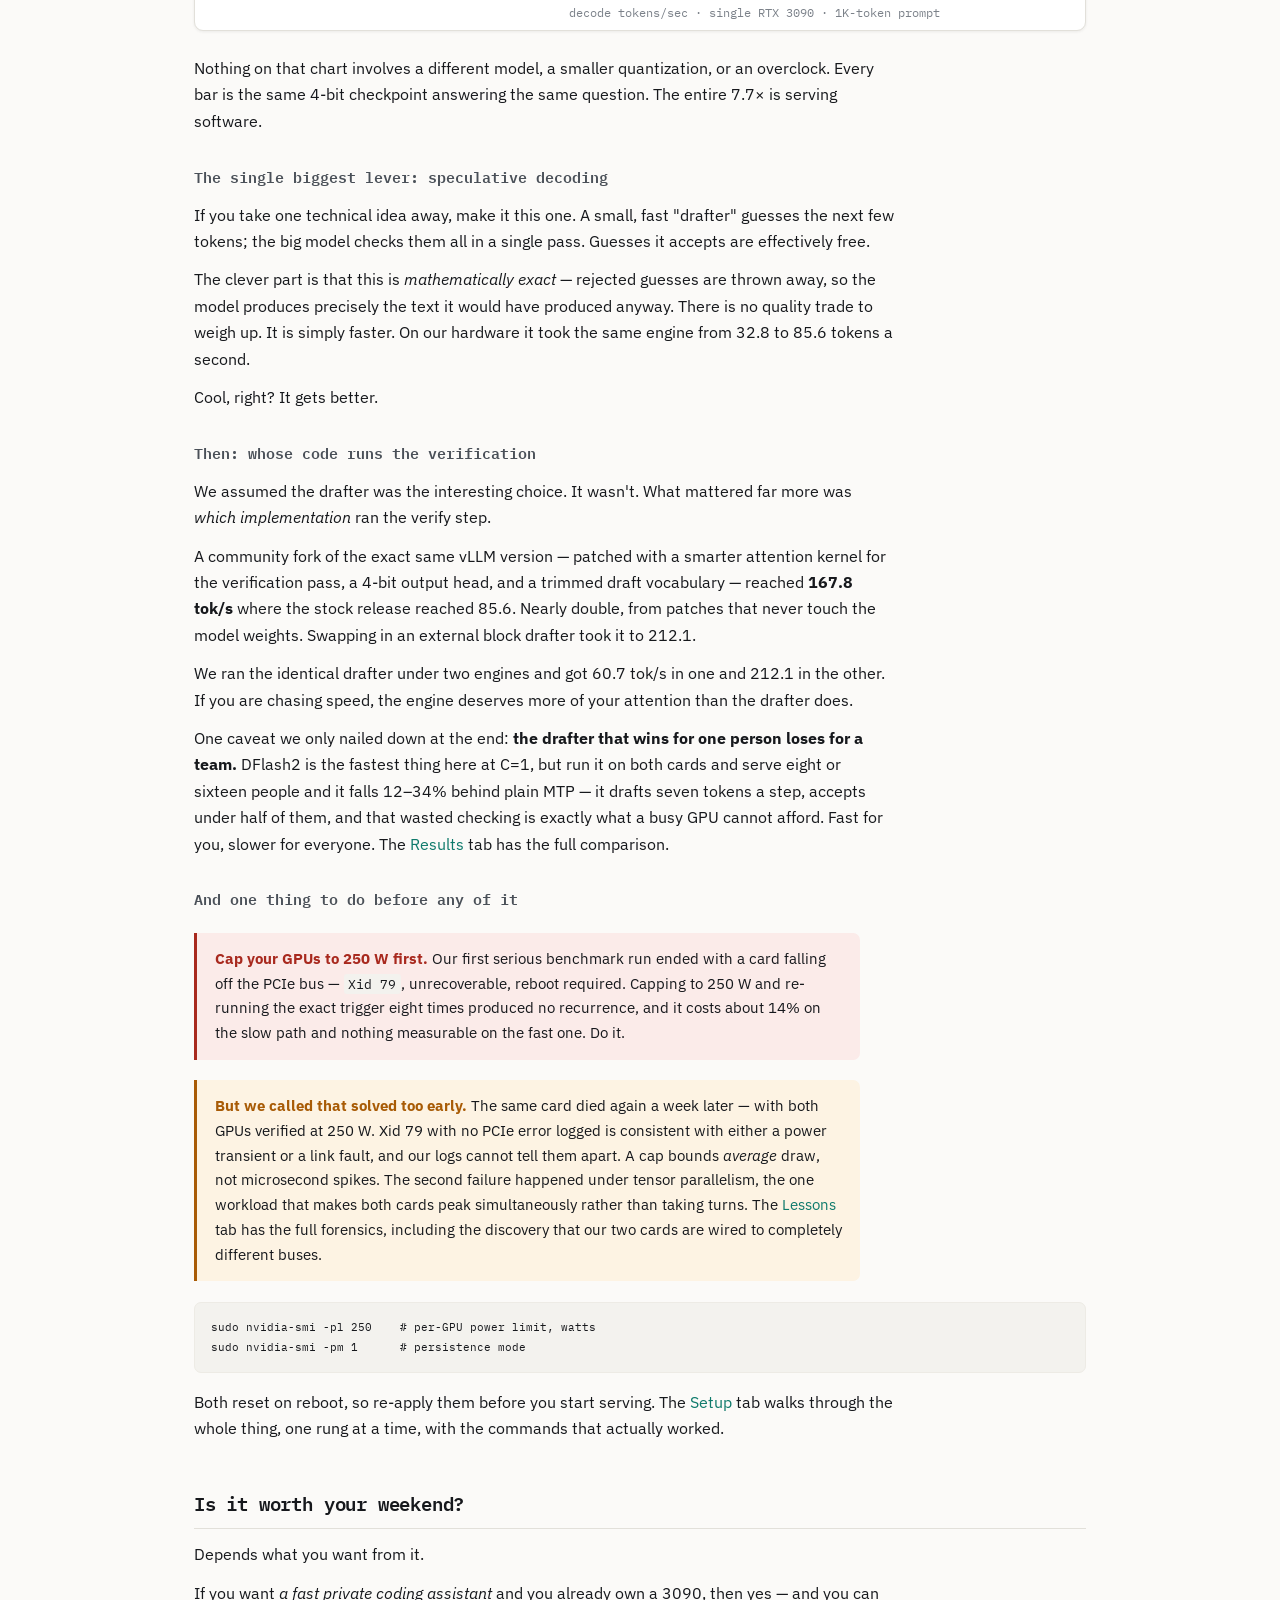
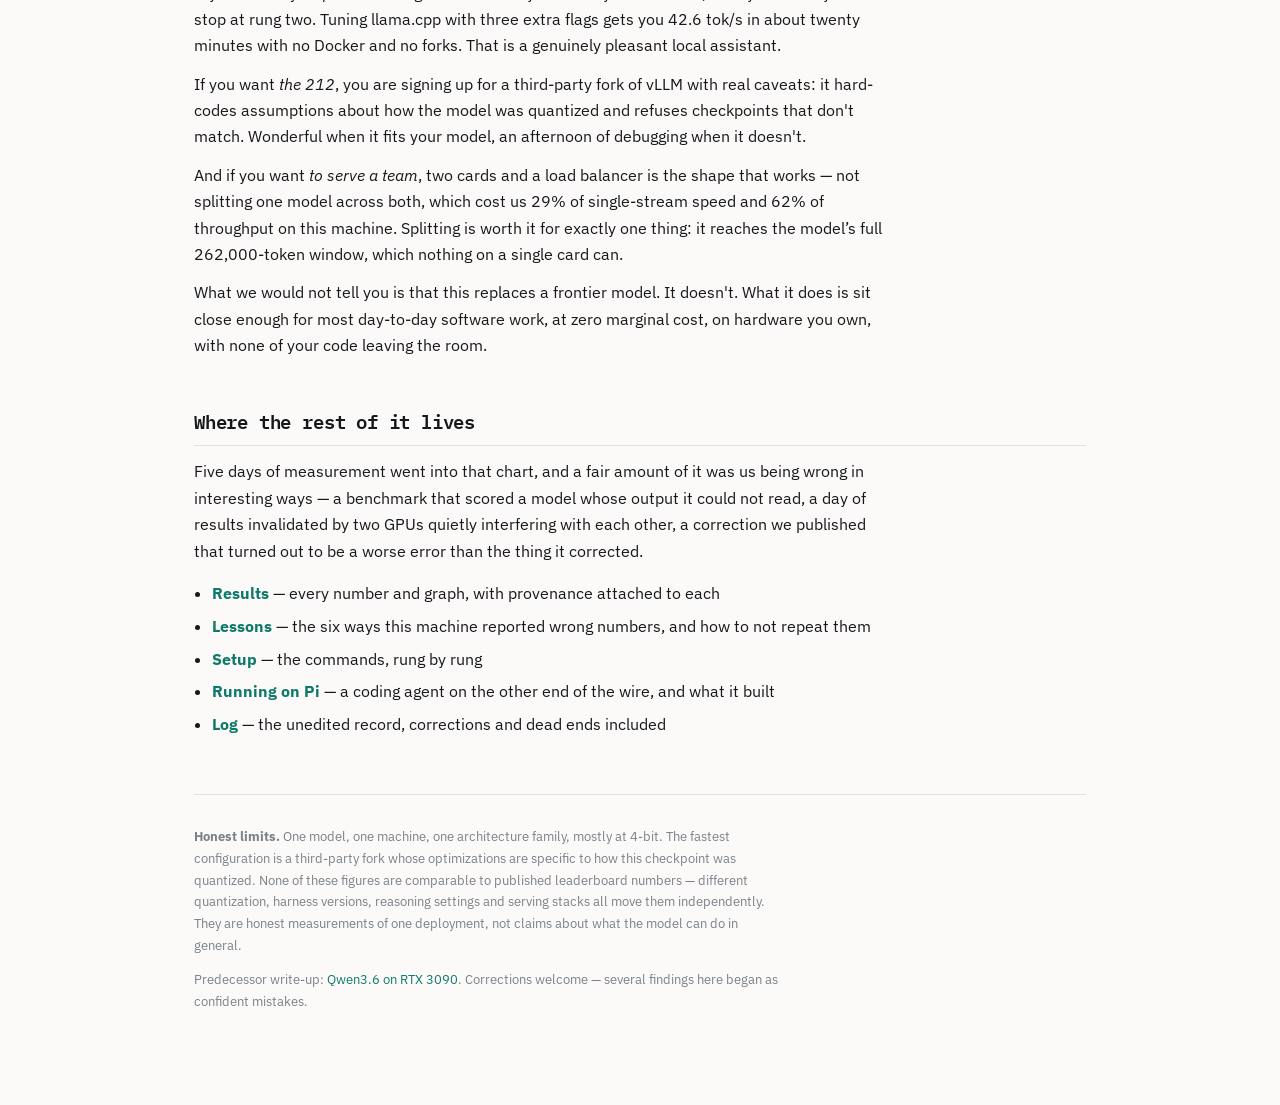
==== commit e5c47790: "Corrections: context ceiling, TP/PP, GPU fault forensics, KV quantization Five substantial findings," ====
--- a/index.html
+++ b/index.html
@@ -44,14 +44,14 @@
     <tbody>
       <tr><td><strong>Speed, one person typing</strong></td><td class="n">212 tok/s</td><td class="n">212 tok/s</td></tr>
       <tr><td><strong>Speed, whole team hammering it</strong></td><td class="n">960 tok/s<span class="sub">at 64 concurrent</span></td><td class="n">905 tok/s<span class="sub">at 16 concurrent, low latency</span></td></tr>
-      <tr><td><strong>How much it can read at once</strong></td><td class="n">64K tokens<span class="sub">192K if you accept ¼ speed</span></td><td class="n">64K per replica</td></tr>
+      <tr><td><strong>How much it can read at once</strong></td><td class="n">~90K tokens<span class="sub">150–200K if you accept a slower, lossy cache</span></td><td class="n">262K<span class="sub">split across both, at ⅔ speed</span></td></tr>
       <tr><td><strong>Real coding tasks solved</strong></td><td class="n">48.7%<span class="sub">Aider polyglot, 225 exercises</span></td><td class="n">same</td></tr>
       <tr><td><strong>Power drawn</strong></td><td class="n">250 W</td><td class="n">500 W</td></tr>
     </tbody>
   </table>
 </div>
 
-<p>212 tokens a second is roughly <strong>ten times faster than you can read</strong>. In practice it means the model finishes a function before you have finished reading its first line — the latency stops being something you notice. 64,000 tokens of context is about 5,000 lines of code, or a couple of long documents, held in mind at once.</p>
+<p>212 tokens a second is roughly <strong>ten times faster than you can read</strong>. In practice it means the model finishes a function before you have finished reading its first line — the latency stops being something you notice. 90,000 tokens of context is about 7,000 lines of code, or several long documents, held in mind at once.</p>
 
 <p>And 48.7%? That one needs unpacking, because it is the number people get wrong.</p>
 
@@ -84,6 +84,10 @@
 
 <div class="box warn">
   <strong>One caveat that will bite you at long context.</strong> The model reads a 61,000-token prompt in about <strong>69 seconds</strong> before it produces a single token. Generation is fast; <em>reading</em> is not, and it scales linearly with how much you give it. For chat and agent work, turn on prefix caching — it makes the second turn over the same document almost instant instead of another minute of waiting.
+</div>
+
+<div class="box warn">
+  <strong>And do not reach for a quantized KV cache to buy context.</strong> It is the obvious move and it is a worse trade than it looks: fp8 measured <strong>22% slower</strong> than plain bf16, not faster, and both quantized caches we tested changed the model&rsquo;s output within the first couple of hundred characters. They are for context you cannot otherwise fit, not for speed.
 </div>
 
 <h2>How we got from 27 to 212</h2>
@@ -151,7 +155,11 @@
 <h3>And one thing to do before any of it</h3>
 
 <div class="box stop">
-  <strong>Cap your GPUs to 250 W first.</strong> Our first serious benchmark run ended with a card falling off the PCIe bus — <code>Xid 79</code>, unrecoverable, reboot required. It was not a driver bug. It was a 12&nbsp;V rail brownout: the software had been cycling the GPU between idle and full power hundreds of times a minute and the power supply could not keep up. We proved it by re-running the exact workload after capping — eight starts, no recurrence. It costs about 14% on the slow path and nothing measurable on the fast one.
+  <strong>Cap your GPUs to 250 W first.</strong> Our first serious benchmark run ended with a card falling off the PCIe bus — <code>Xid 79</code>, unrecoverable, reboot required. Capping to 250&nbsp;W and re-running the exact trigger eight times produced no recurrence, and it costs about 14% on the slow path and nothing measurable on the fast one. Do it.
+</div>
+
+<div class="box warn">
+  <strong>But we called that solved too early.</strong> The same card died again a week later — with both GPUs verified at 250&nbsp;W. Xid&nbsp;79 with no PCIe error logged is consistent with either a power transient or a link fault, and our logs cannot tell them apart. A cap bounds <em>average</em> draw, not microsecond spikes. The second failure happened under tensor parallelism, the one workload that makes both cards peak simultaneously rather than taking turns. The <a href="lessons.html">Lessons</a> tab has the full forensics, including the discovery that our two cards are wired to completely different buses.
 </div>
 
 <pre><code>sudo nvidia-smi -pl 250    # per-GPU power limit, watts
@@ -167,7 +175,7 @@
 
 <p>If you want <em>the 212</em>, you are signing up for a third-party fork of vLLM with real caveats: it hard-codes assumptions about how the model was quantized and refuses checkpoints that don't match. Wonderful when it fits your model, an afternoon of debugging when it doesn't.</p>
 
-<p>And if you want <em>to serve a team</em>, two cards and a load balancer is the shape that works — not splitting one model across both, which bought us only about 10%.</p>
+<p>And if you want <em>to serve a team</em>, two cards and a load balancer is the shape that works — not splitting one model across both, which cost us 29% of single-stream speed and 62% of throughput on this machine. Splitting is worth it for exactly one thing: it reaches the model&rsquo;s full 262,000-token window, which nothing on a single card can.</p>
 
 <p>What we would not tell you is that this replaces a frontier model. It doesn't. What it does is sit close enough for most day-to-day software work, at zero marginal cost, on hardware you own, with none of your code leaving the room.</p>
 
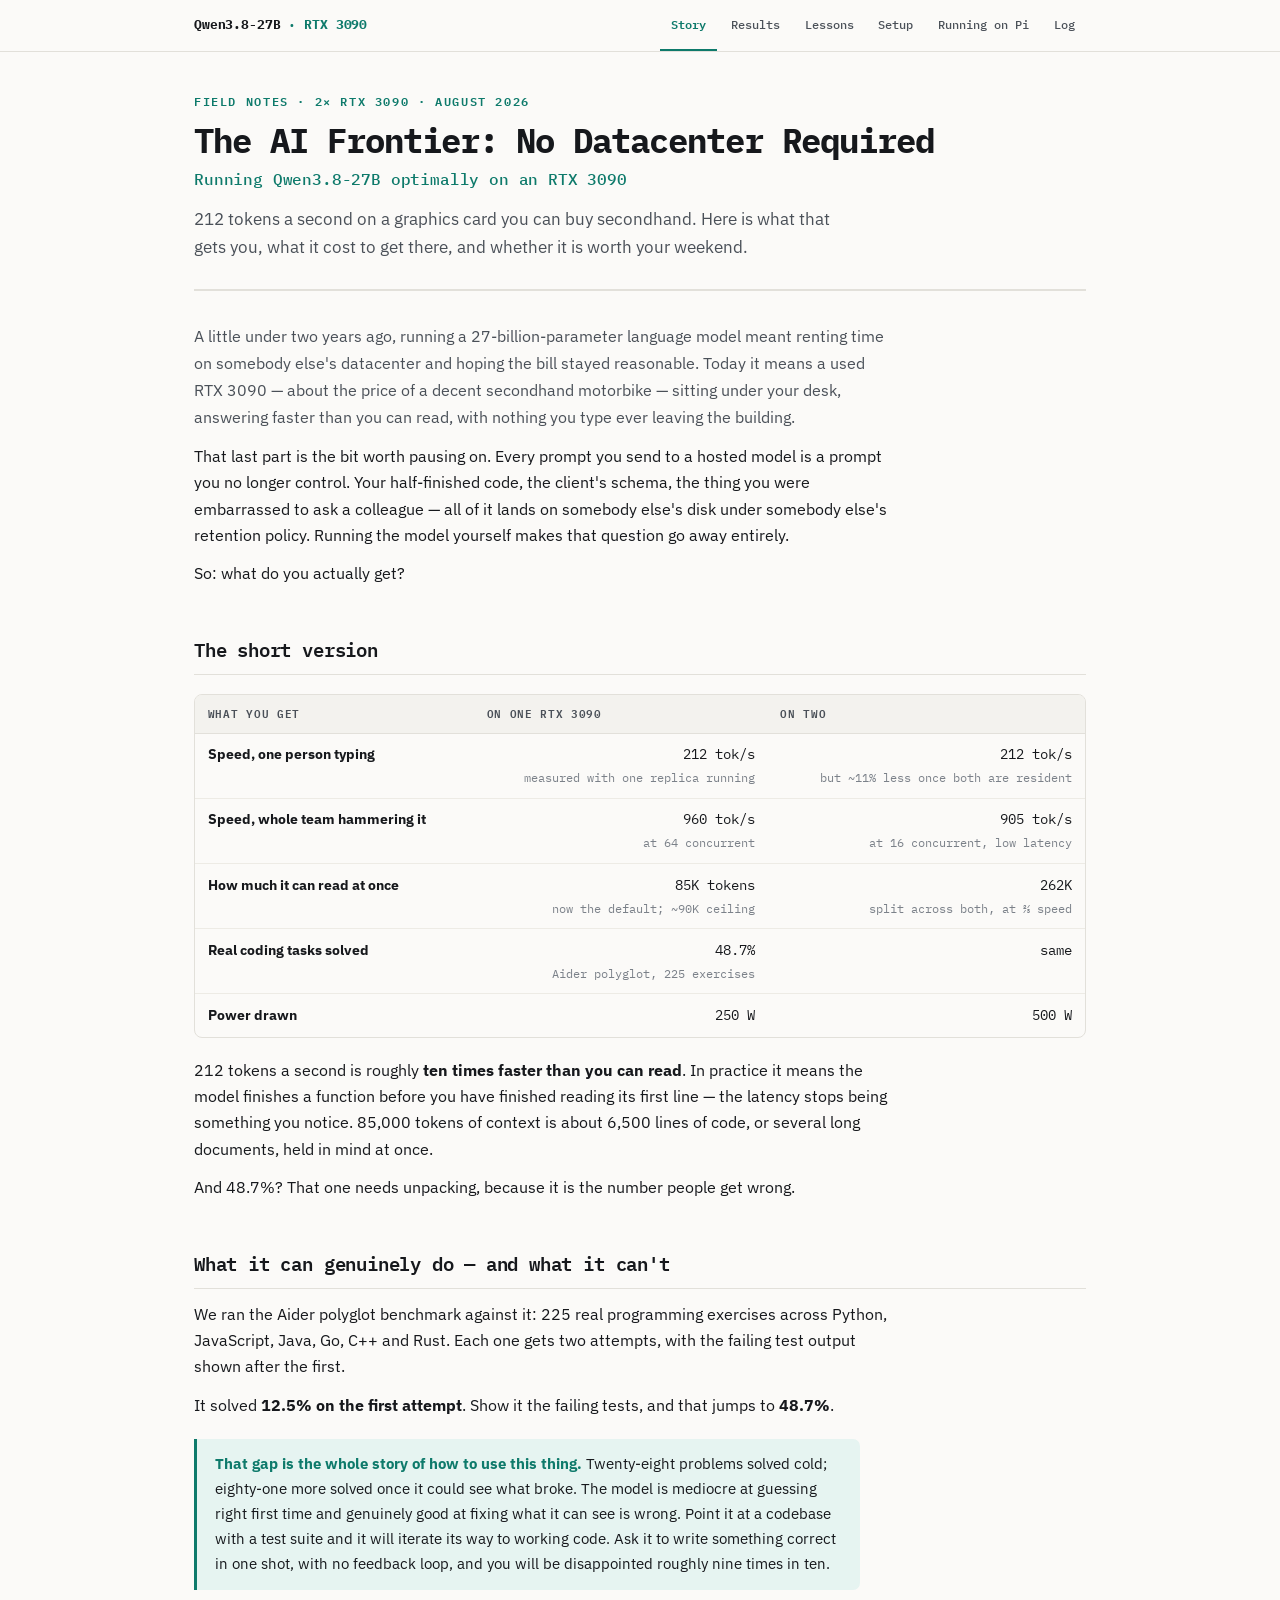
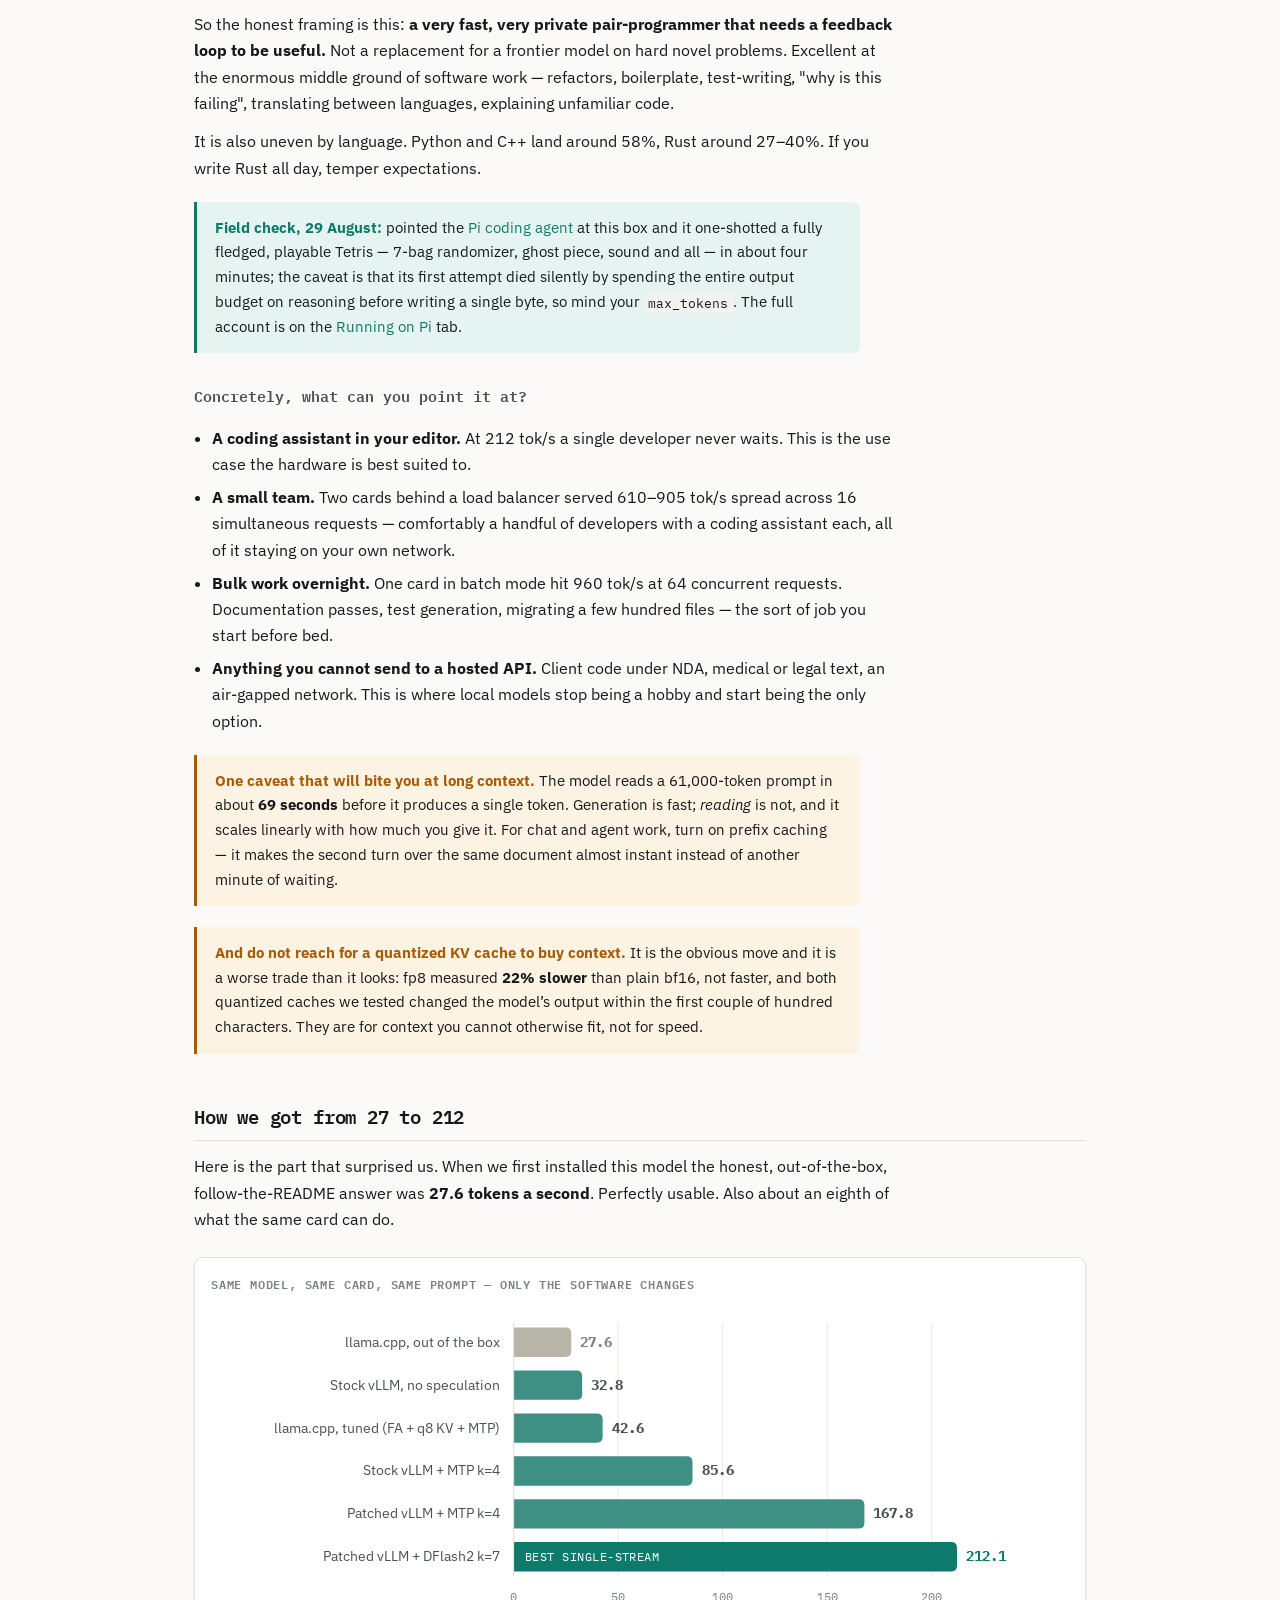
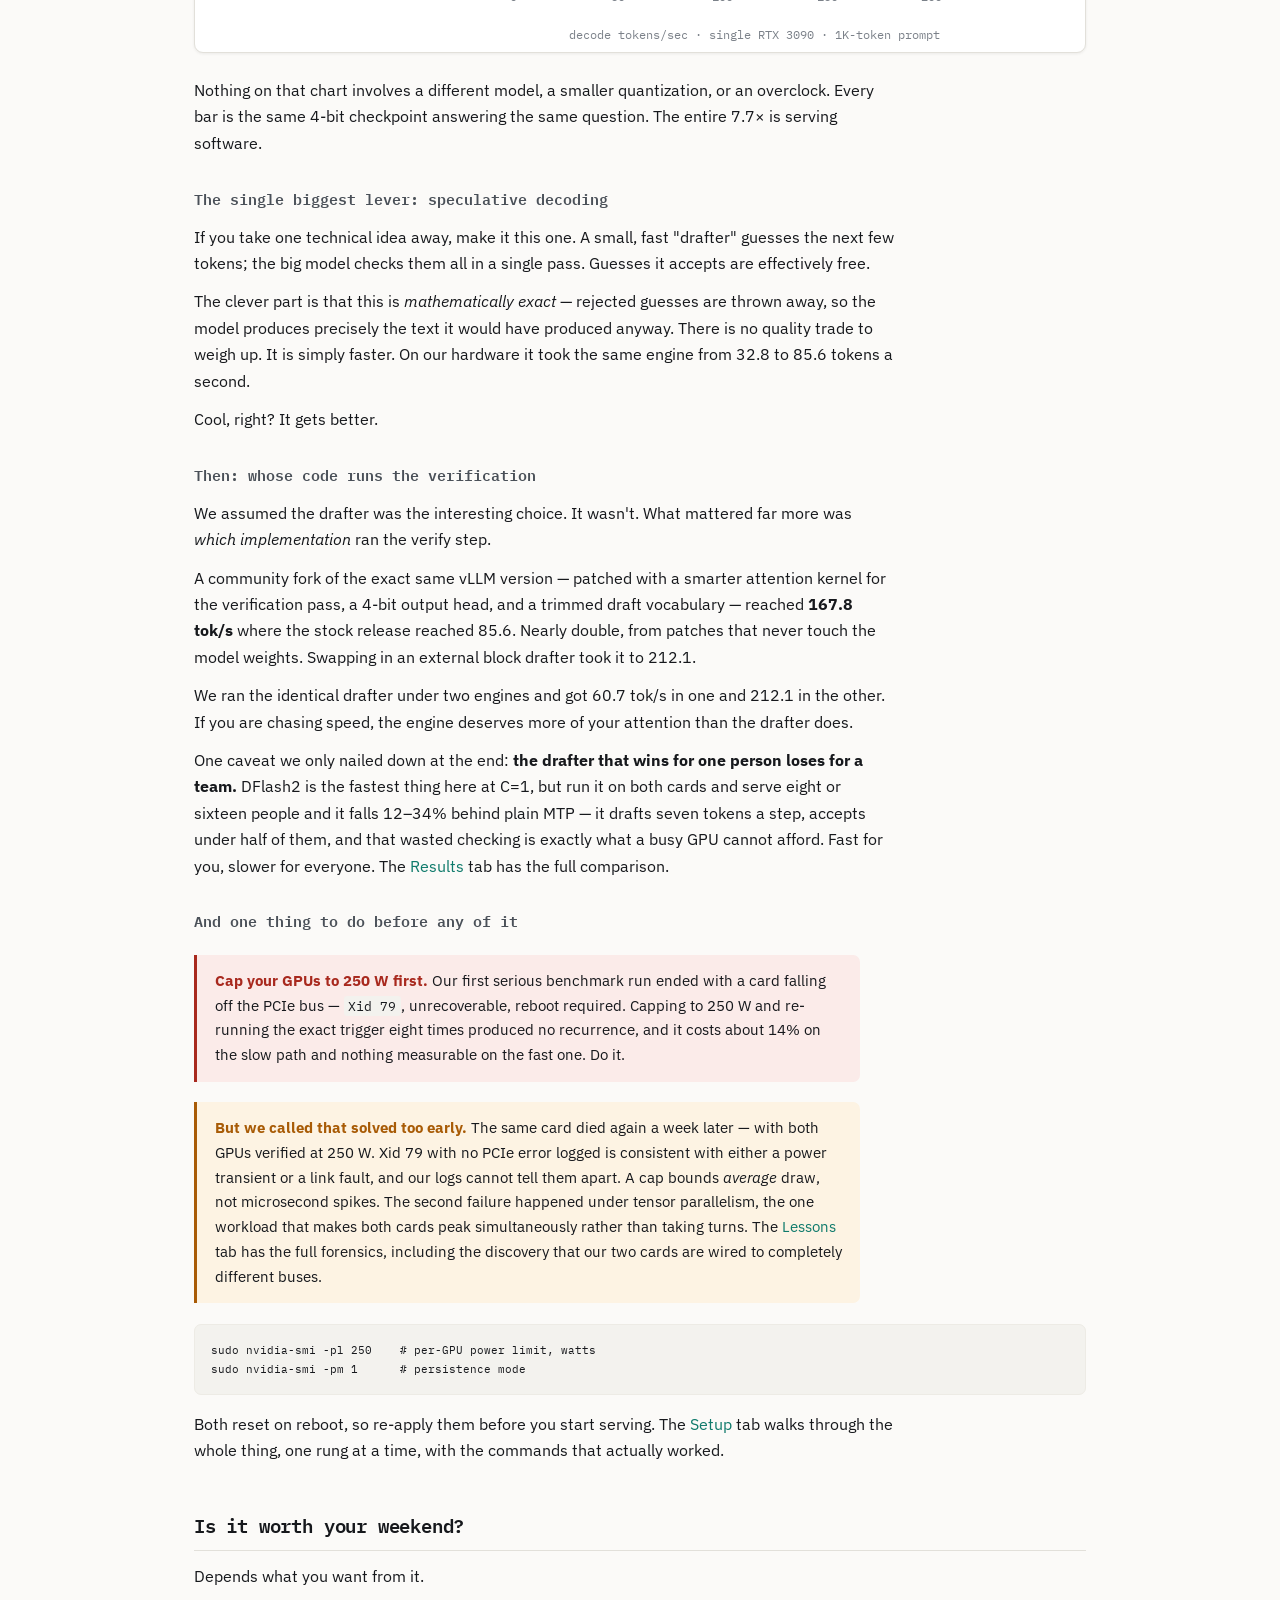
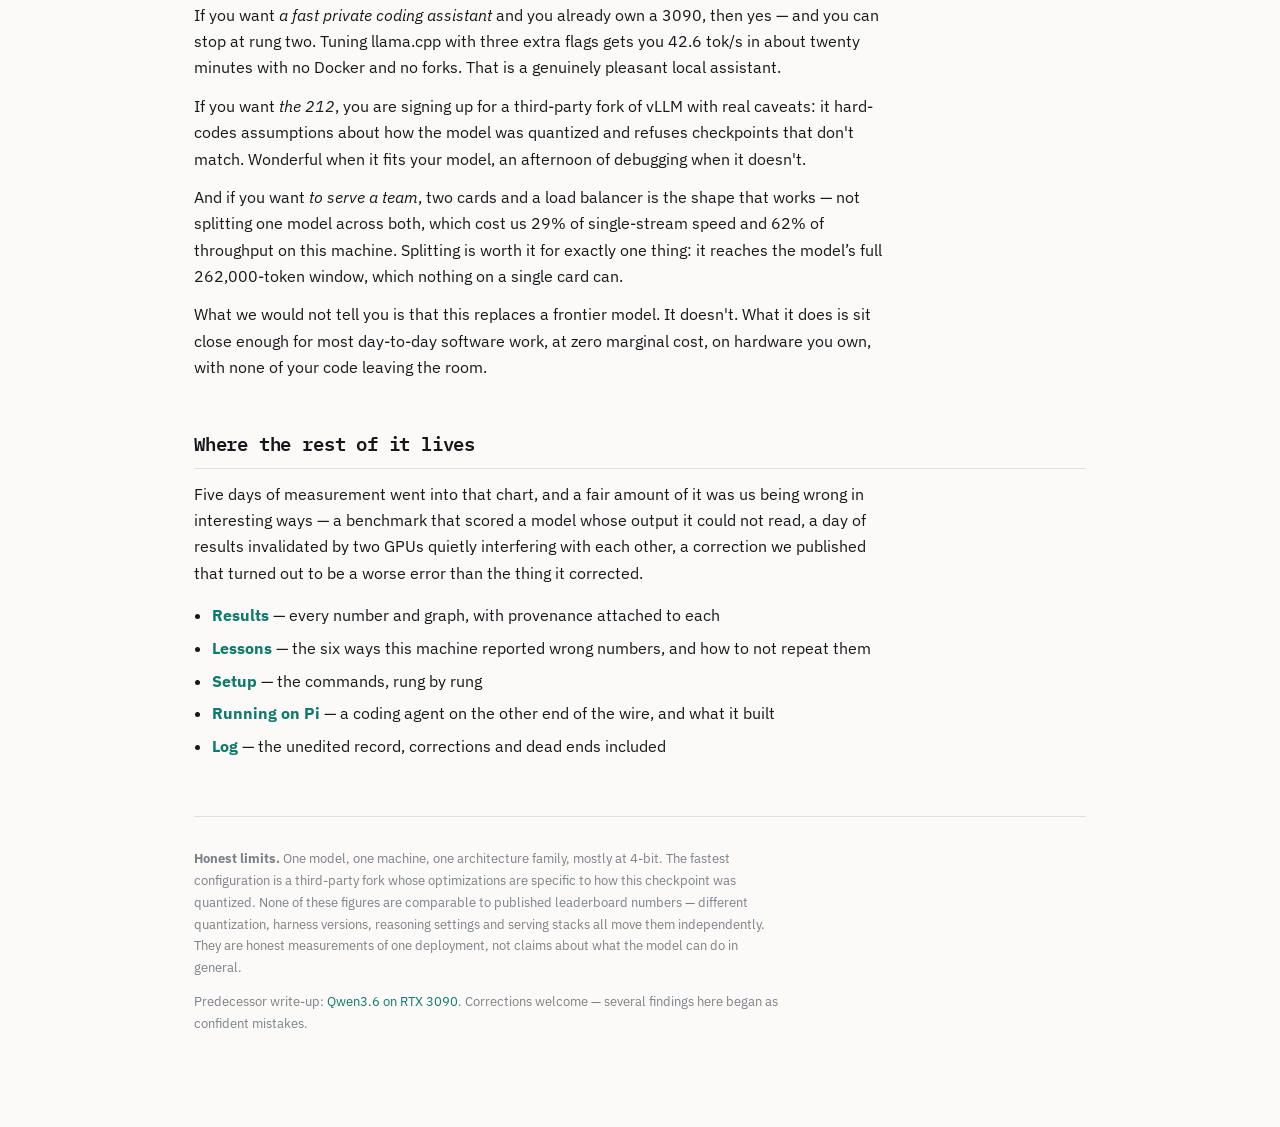
==== commit 595ee21a: "Context default raised to 85,000; comparator correction on headline speeds The concurrency trade was" ====
--- a/index.html
+++ b/index.html
@@ -42,16 +42,16 @@
   <table>
     <thead><tr><th>What you get</th><th>On one RTX 3090</th><th>On two</th></tr></thead>
     <tbody>
-      <tr><td><strong>Speed, one person typing</strong></td><td class="n">212 tok/s</td><td class="n">212 tok/s</td></tr>
+      <tr><td><strong>Speed, one person typing</strong></td><td class="n">212 tok/s<span class="sub">measured with one replica running</span></td><td class="n">212 tok/s<span class="sub">but ~11% less once both are resident</span></td></tr>
       <tr><td><strong>Speed, whole team hammering it</strong></td><td class="n">960 tok/s<span class="sub">at 64 concurrent</span></td><td class="n">905 tok/s<span class="sub">at 16 concurrent, low latency</span></td></tr>
-      <tr><td><strong>How much it can read at once</strong></td><td class="n">~90K tokens<span class="sub">150–200K if you accept a slower, lossy cache</span></td><td class="n">262K<span class="sub">split across both, at ⅔ speed</span></td></tr>
+      <tr><td><strong>How much it can read at once</strong></td><td class="n">85K tokens<span class="sub">now the default; ~90K ceiling</span></td><td class="n">262K<span class="sub">split across both, at ⅔ speed</span></td></tr>
       <tr><td><strong>Real coding tasks solved</strong></td><td class="n">48.7%<span class="sub">Aider polyglot, 225 exercises</span></td><td class="n">same</td></tr>
       <tr><td><strong>Power drawn</strong></td><td class="n">250 W</td><td class="n">500 W</td></tr>
     </tbody>
   </table>
 </div>
 
-<p>212 tokens a second is roughly <strong>ten times faster than you can read</strong>. In practice it means the model finishes a function before you have finished reading its first line — the latency stops being something you notice. 90,000 tokens of context is about 7,000 lines of code, or several long documents, held in mind at once.</p>
+<p>212 tokens a second is roughly <strong>ten times faster than you can read</strong>. In practice it means the model finishes a function before you have finished reading its first line — the latency stops being something you notice. 85,000 tokens of context is about 6,500 lines of code, or several long documents, held in mind at once.</p>
 
 <p>And 48.7%? That one needs unpacking, because it is the number people get wrong.</p>
 
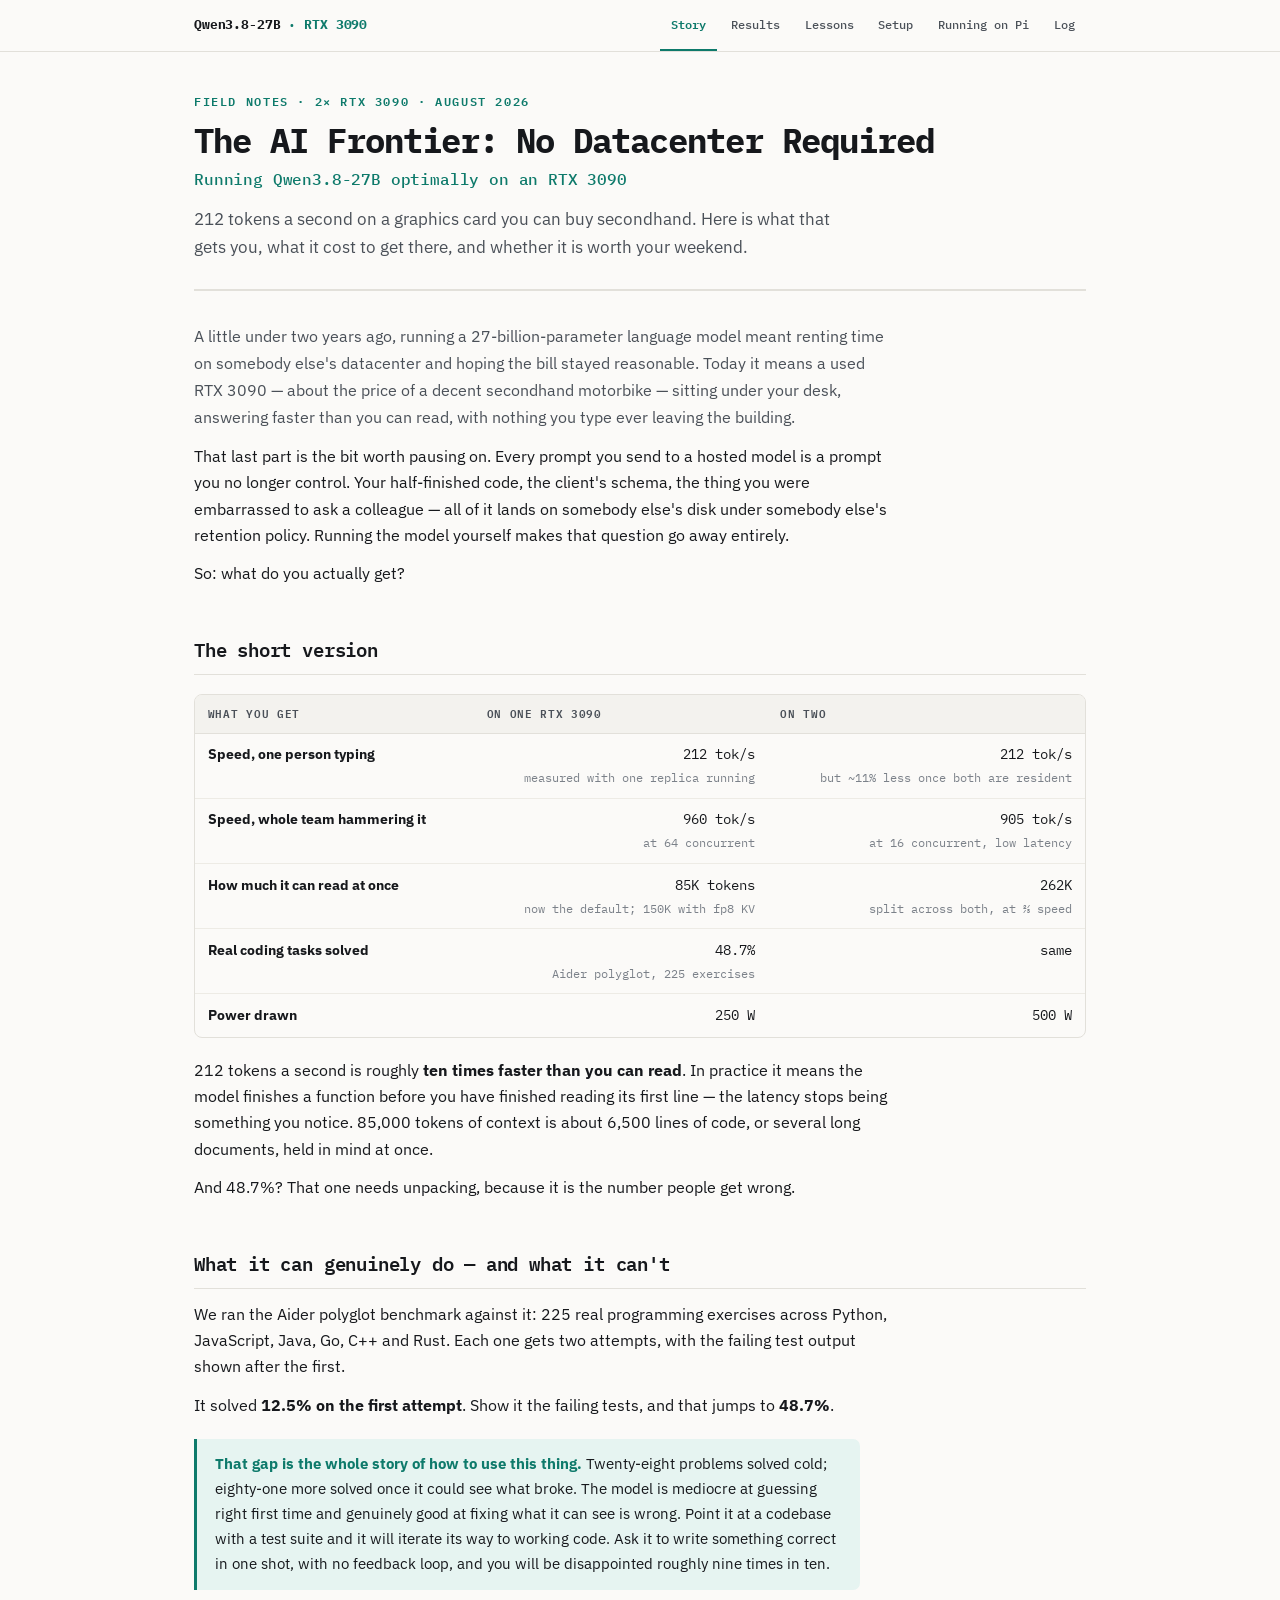
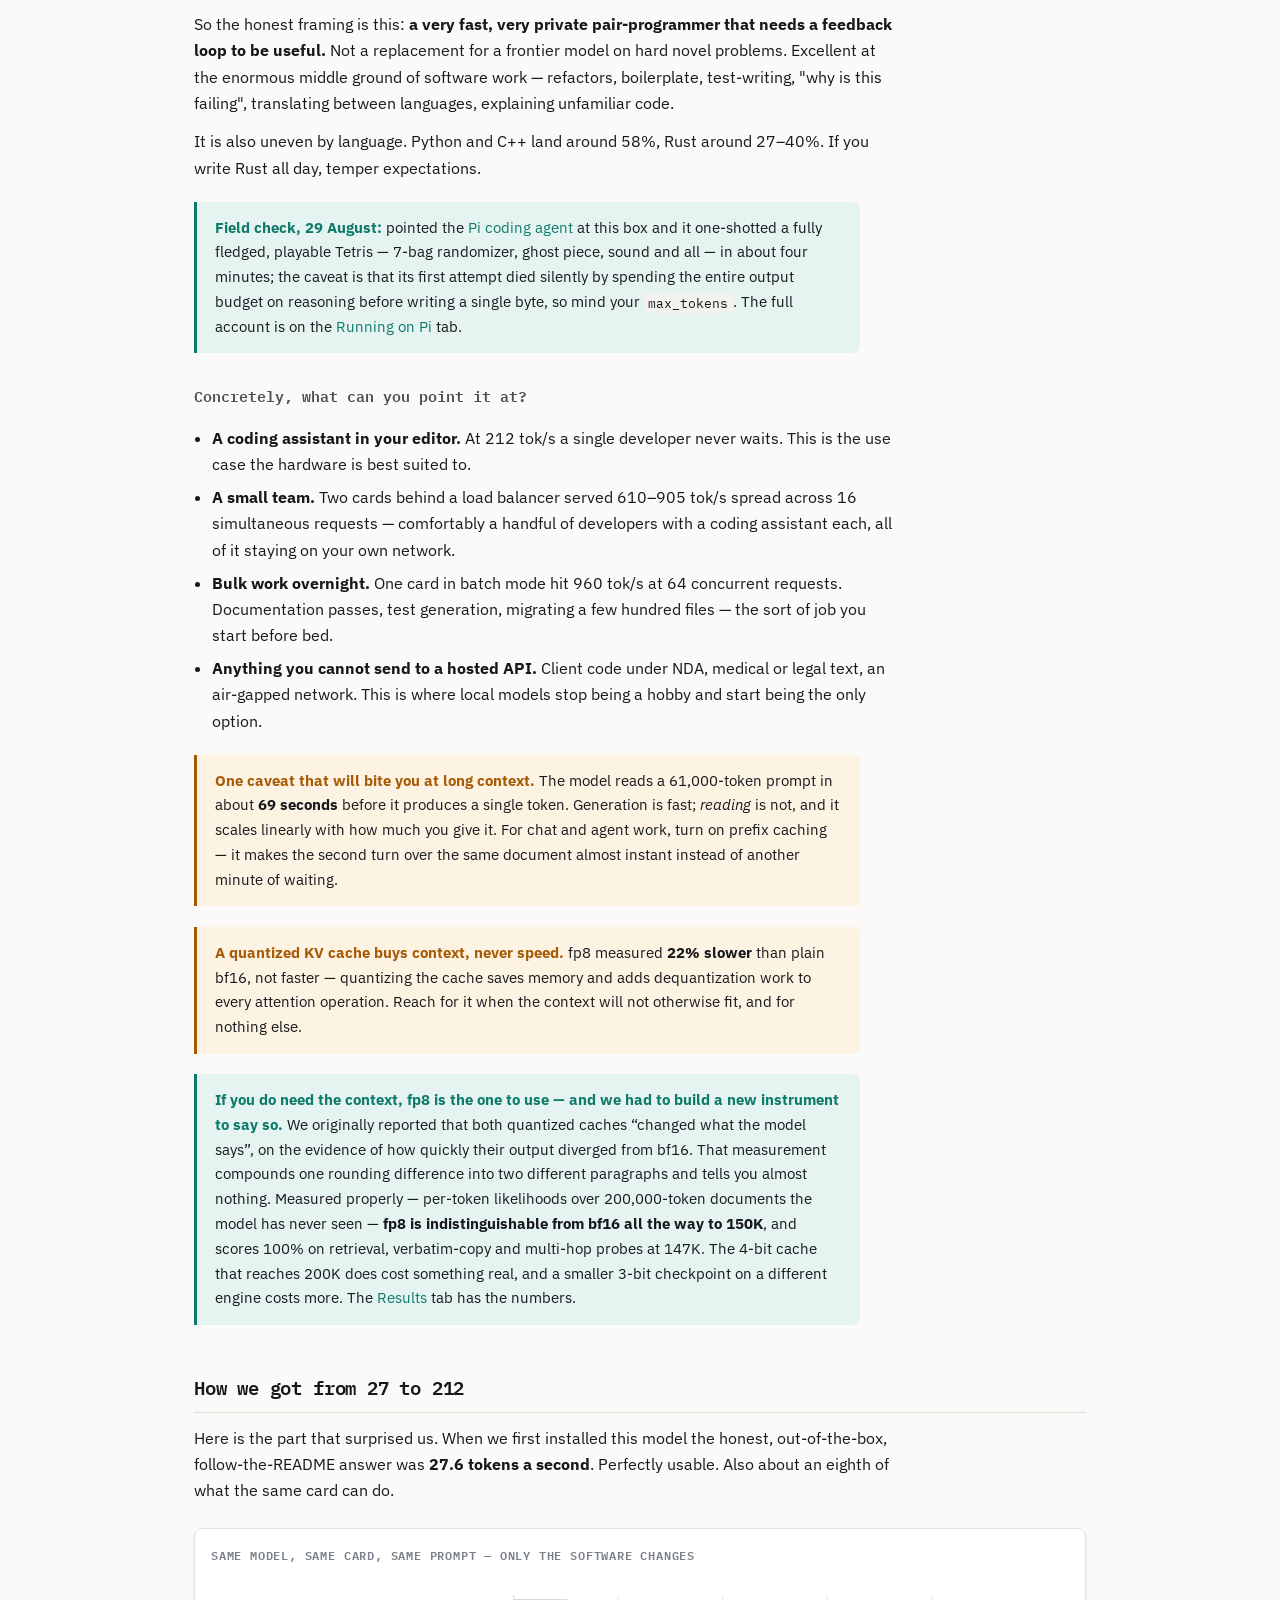
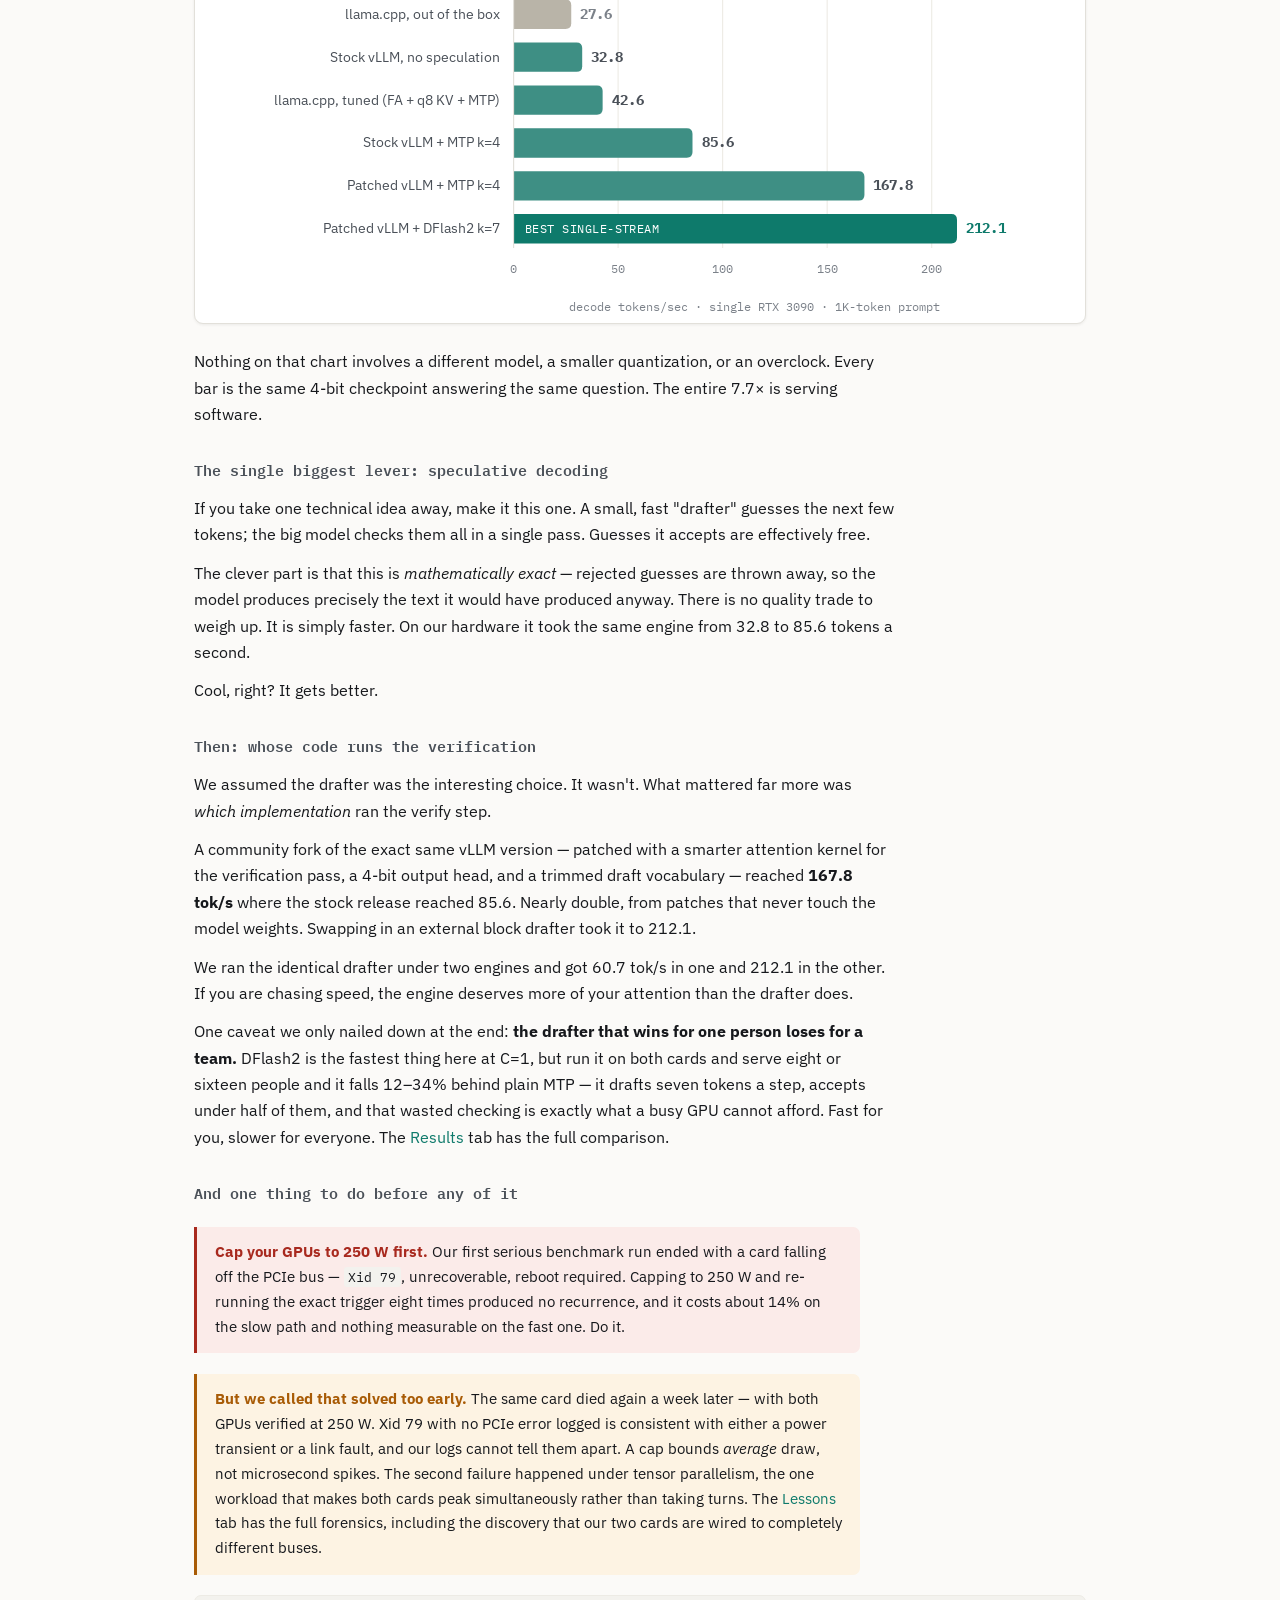
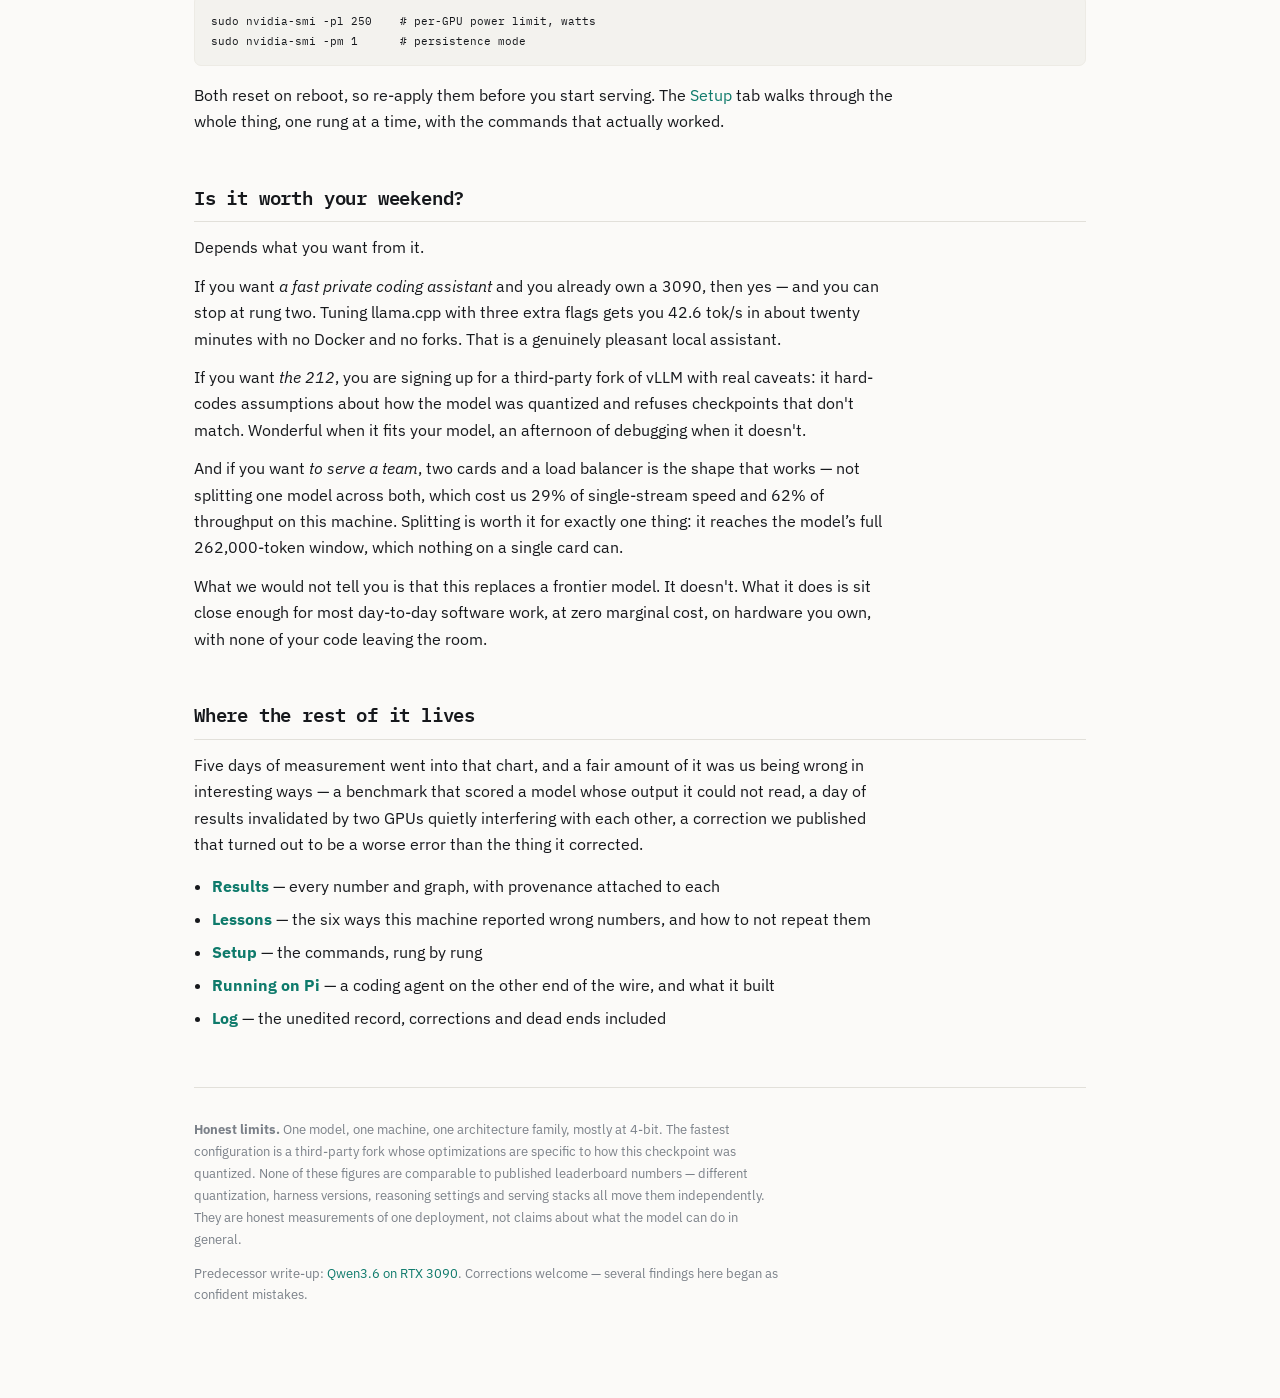
==== commit dfe7726e: "Long-context fidelity measured; fp8 KV at 150K is the answer past 85K Free-running divergence was th" ====
--- a/index.html
+++ b/index.html
@@ -44,7 +44,7 @@
     <tbody>
       <tr><td><strong>Speed, one person typing</strong></td><td class="n">212 tok/s<span class="sub">measured with one replica running</span></td><td class="n">212 tok/s<span class="sub">but ~11% less once both are resident</span></td></tr>
       <tr><td><strong>Speed, whole team hammering it</strong></td><td class="n">960 tok/s<span class="sub">at 64 concurrent</span></td><td class="n">905 tok/s<span class="sub">at 16 concurrent, low latency</span></td></tr>
-      <tr><td><strong>How much it can read at once</strong></td><td class="n">85K tokens<span class="sub">now the default; ~90K ceiling</span></td><td class="n">262K<span class="sub">split across both, at ⅔ speed</span></td></tr>
+      <tr><td><strong>How much it can read at once</strong></td><td class="n">85K tokens<span class="sub">now the default; 150K with fp8 KV</span></td><td class="n">262K<span class="sub">split across both, at ⅔ speed</span></td></tr>
       <tr><td><strong>Real coding tasks solved</strong></td><td class="n">48.7%<span class="sub">Aider polyglot, 225 exercises</span></td><td class="n">same</td></tr>
       <tr><td><strong>Power drawn</strong></td><td class="n">250 W</td><td class="n">500 W</td></tr>
     </tbody>
@@ -87,7 +87,11 @@
 </div>
 
 <div class="box warn">
-  <strong>And do not reach for a quantized KV cache to buy context.</strong> It is the obvious move and it is a worse trade than it looks: fp8 measured <strong>22% slower</strong> than plain bf16, not faster, and both quantized caches we tested changed the model&rsquo;s output within the first couple of hundred characters. They are for context you cannot otherwise fit, not for speed.
+  <strong>A quantized KV cache buys context, never speed.</strong> fp8 measured <strong>22% slower</strong> than plain bf16, not faster &mdash; quantizing the cache saves memory and adds dequantization work to every attention operation. Reach for it when the context will not otherwise fit, and for nothing else.
+</div>
+
+<div class="box">
+  <strong>If you do need the context, fp8 is the one to use &mdash; and we had to build a new instrument to say so.</strong> We originally reported that both quantized caches &ldquo;changed what the model says&rdquo;, on the evidence of how quickly their output diverged from bf16. That measurement compounds one rounding difference into two different paragraphs and tells you almost nothing. Measured properly &mdash; per-token likelihoods over 200,000-token documents the model has never seen &mdash; <strong>fp8 is indistinguishable from bf16 all the way to 150K</strong>, and scores 100% on retrieval, verbatim-copy and multi-hop probes at 147K. The 4-bit cache that reaches 200K does cost something real, and a smaller 3-bit checkpoint on a different engine costs more. The <a href="results.html#longctx">Results</a> tab has the numbers.
 </div>
 
 <h2>How we got from 27 to 212</h2>
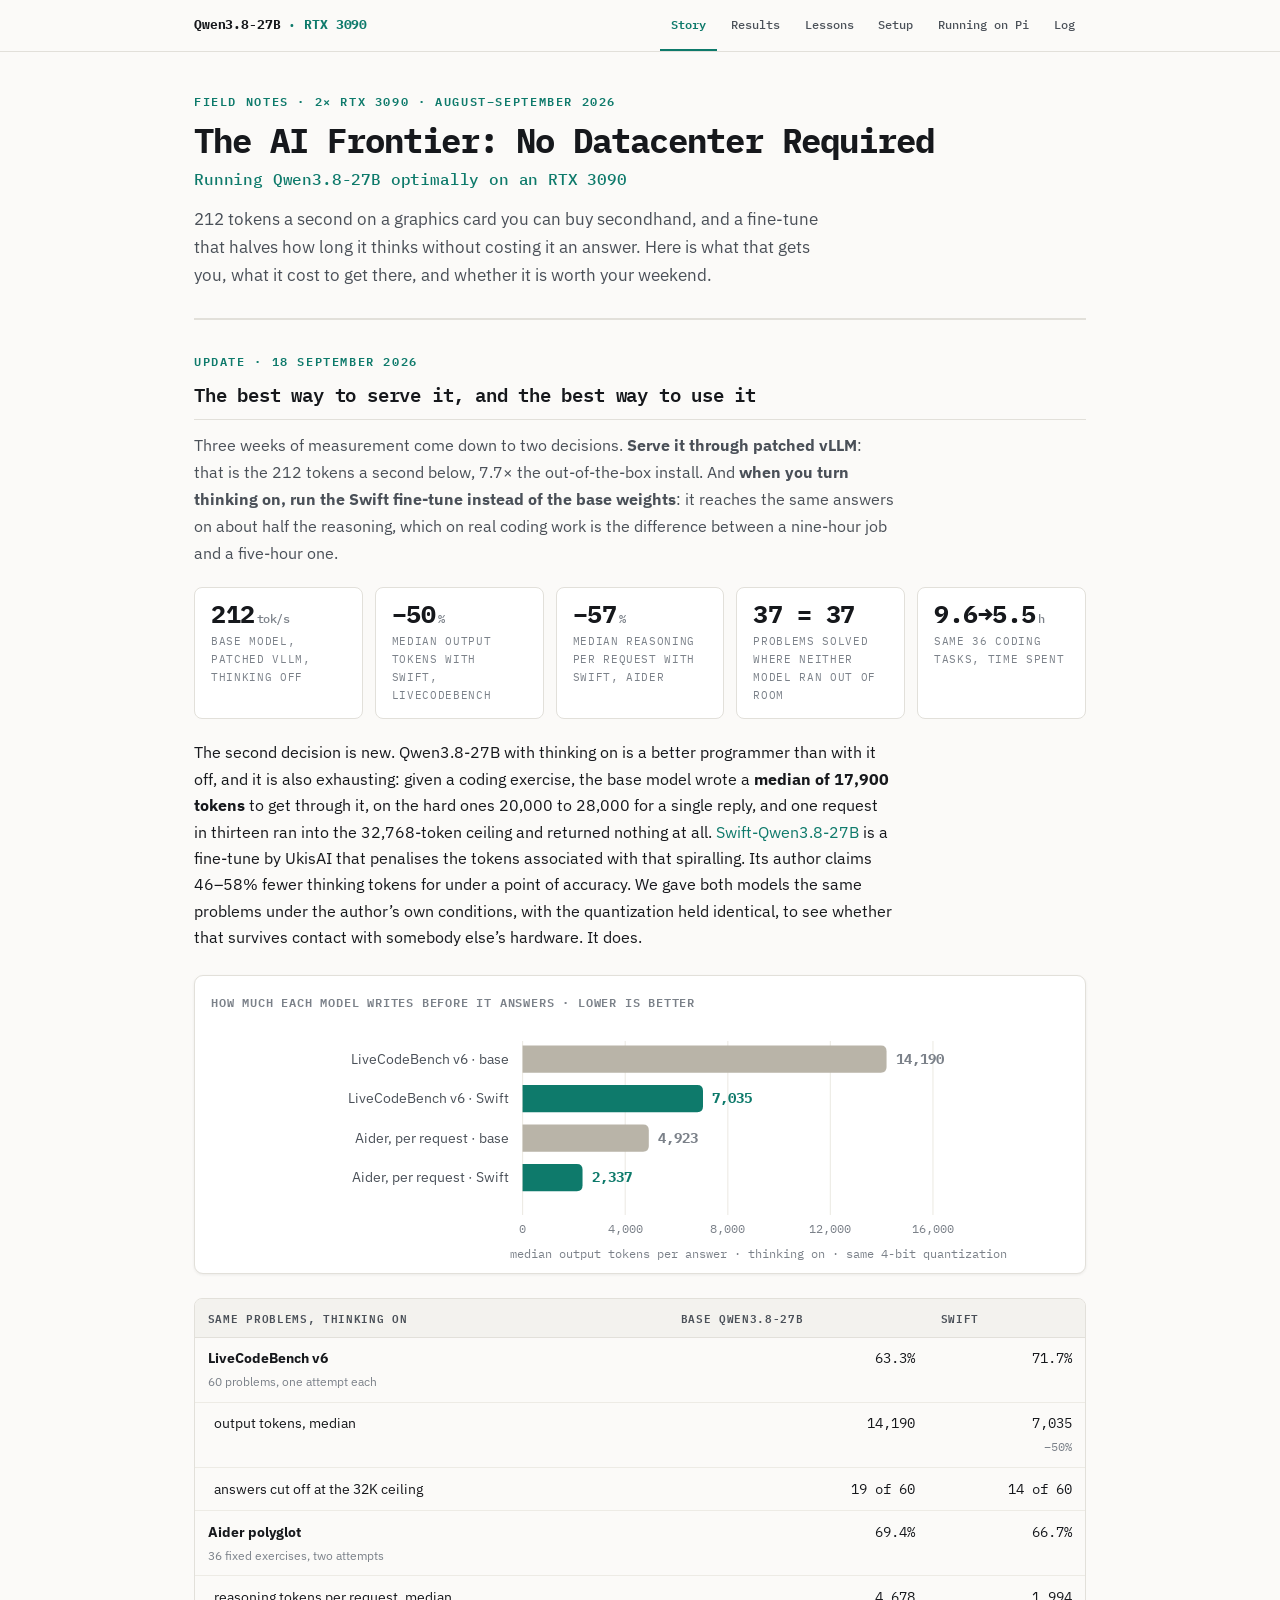
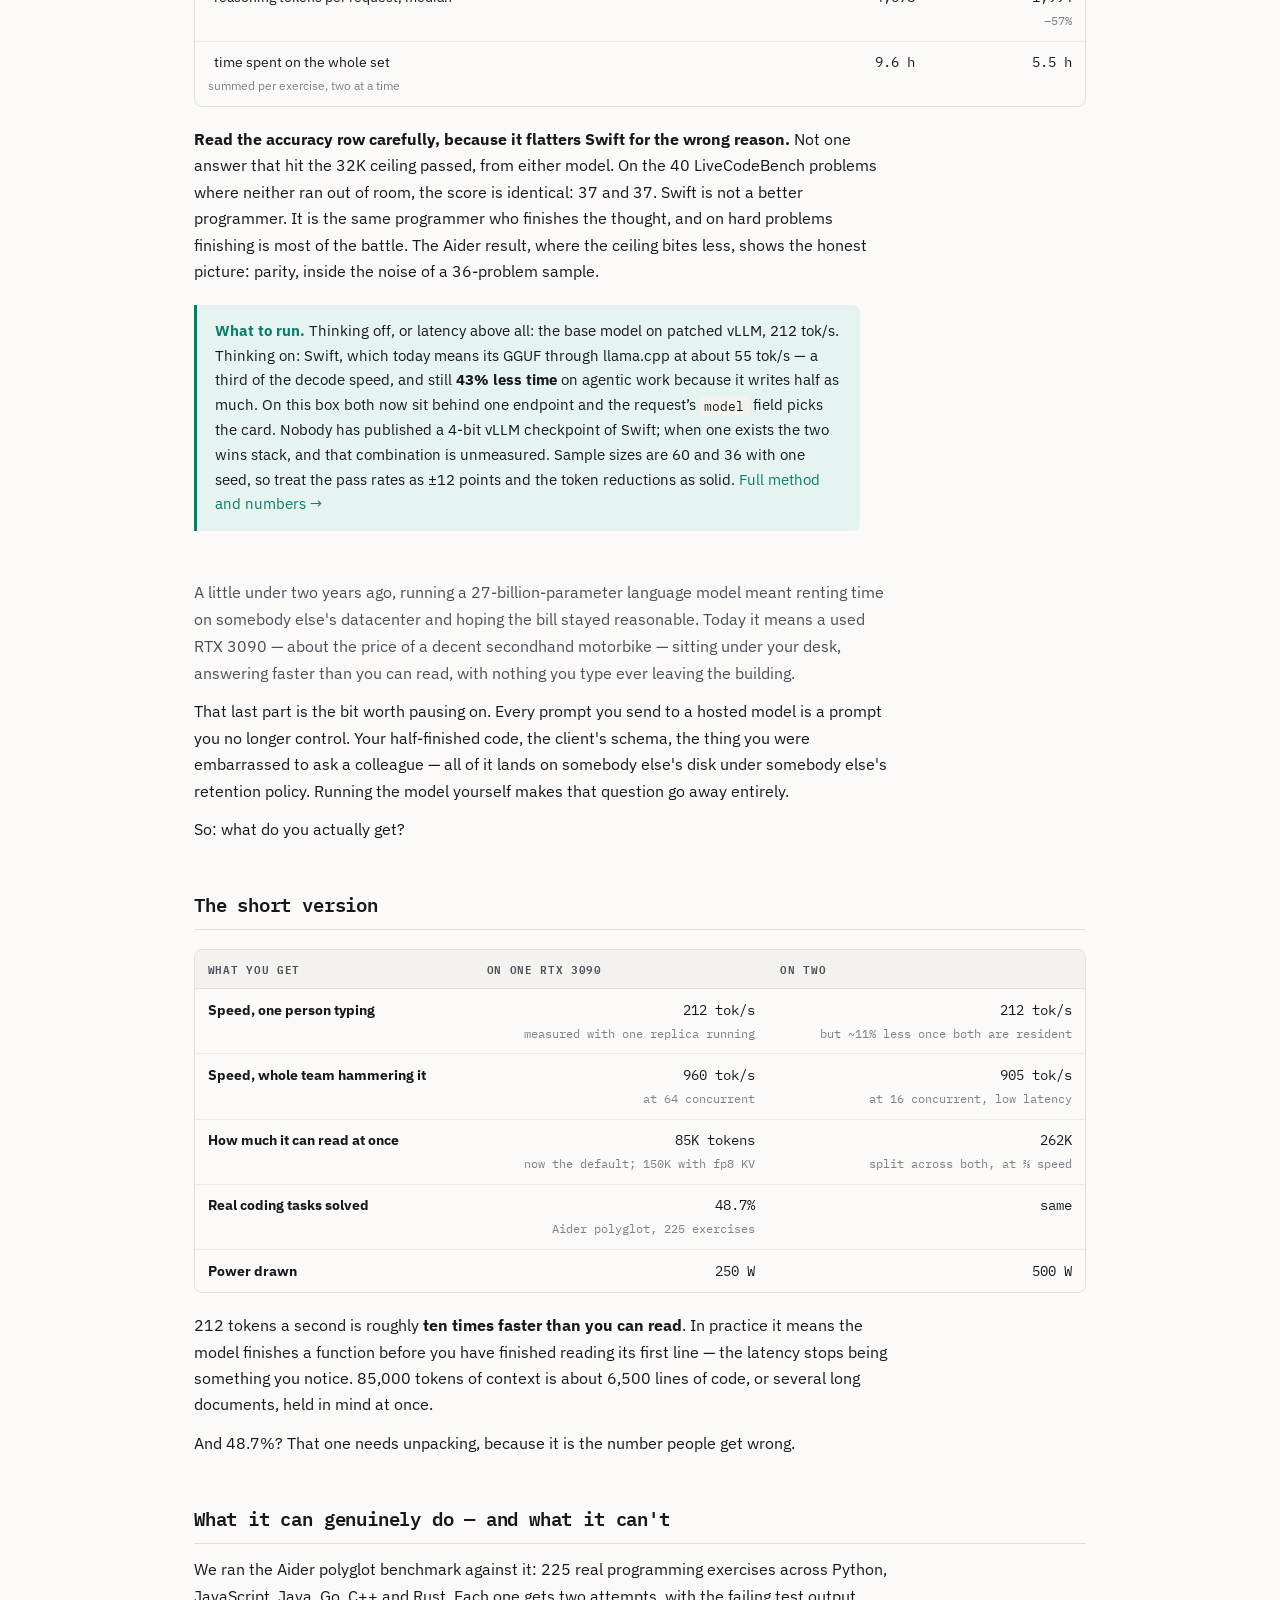
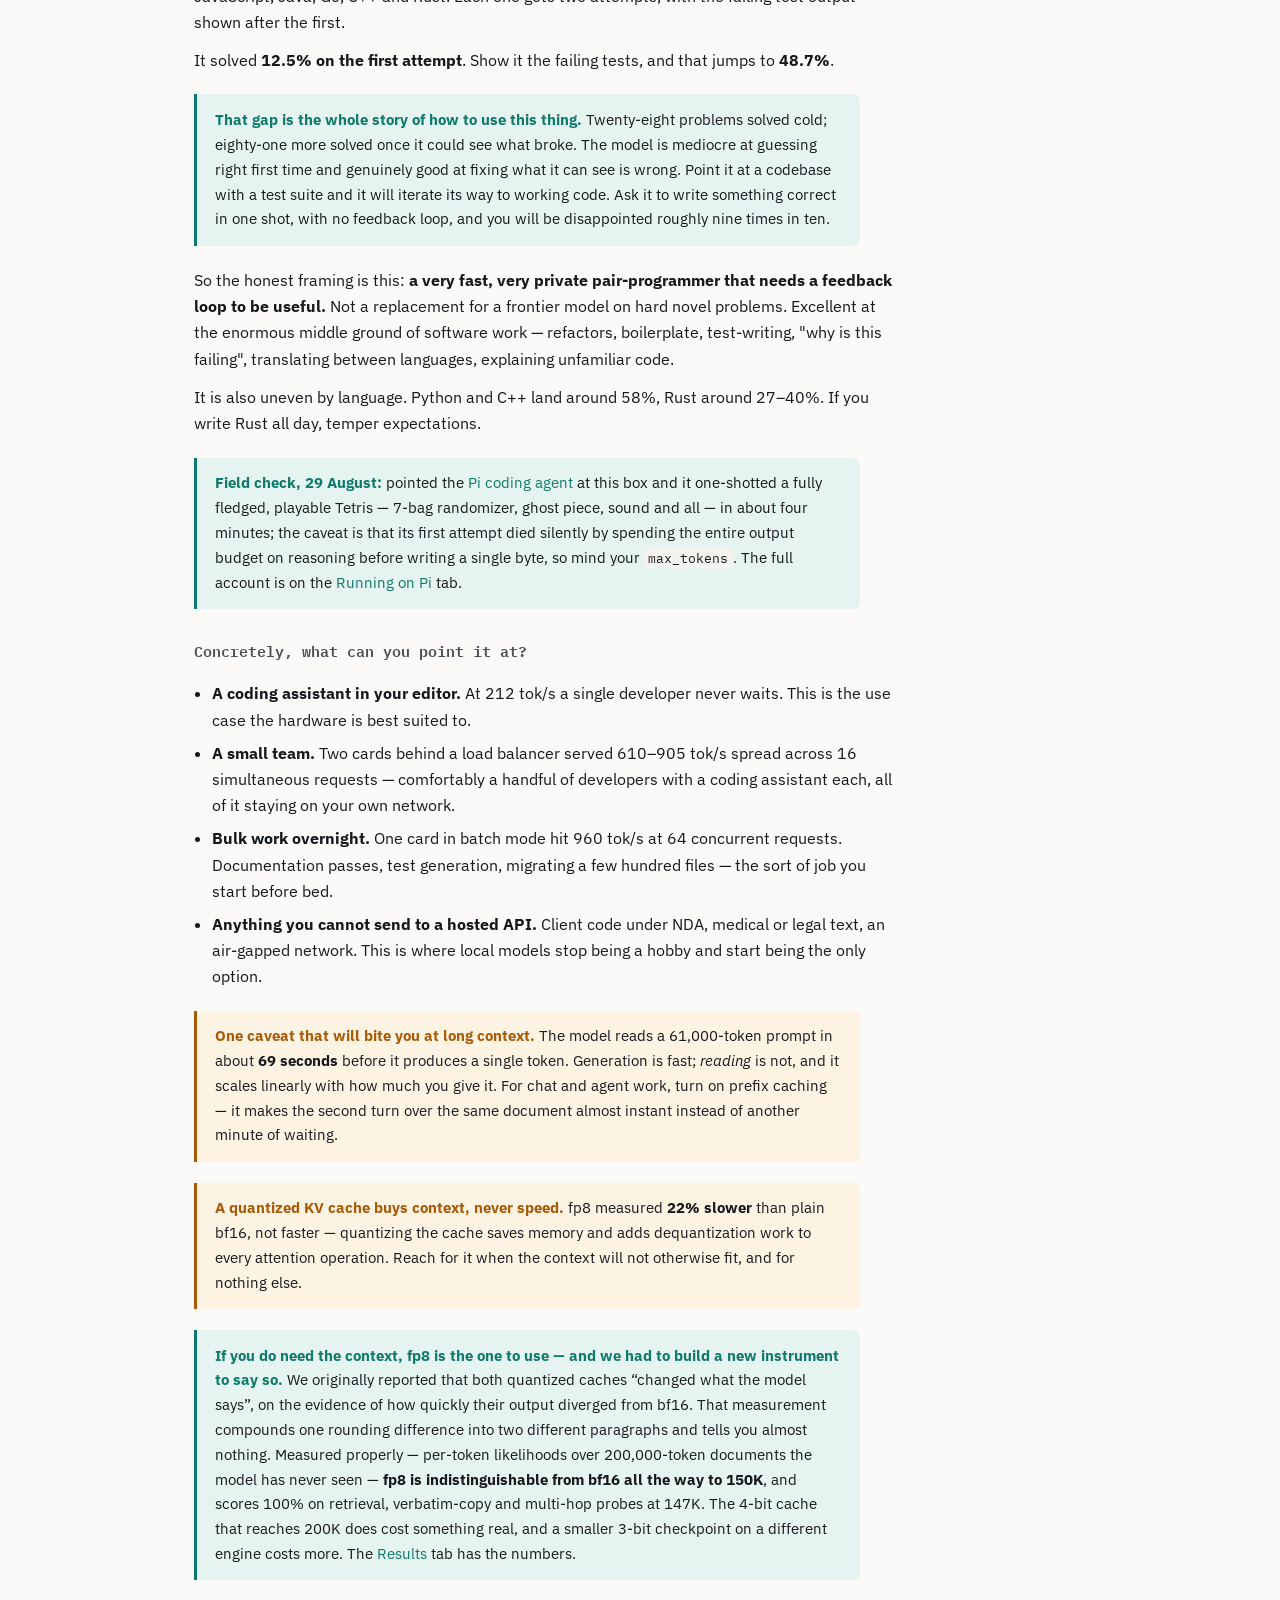
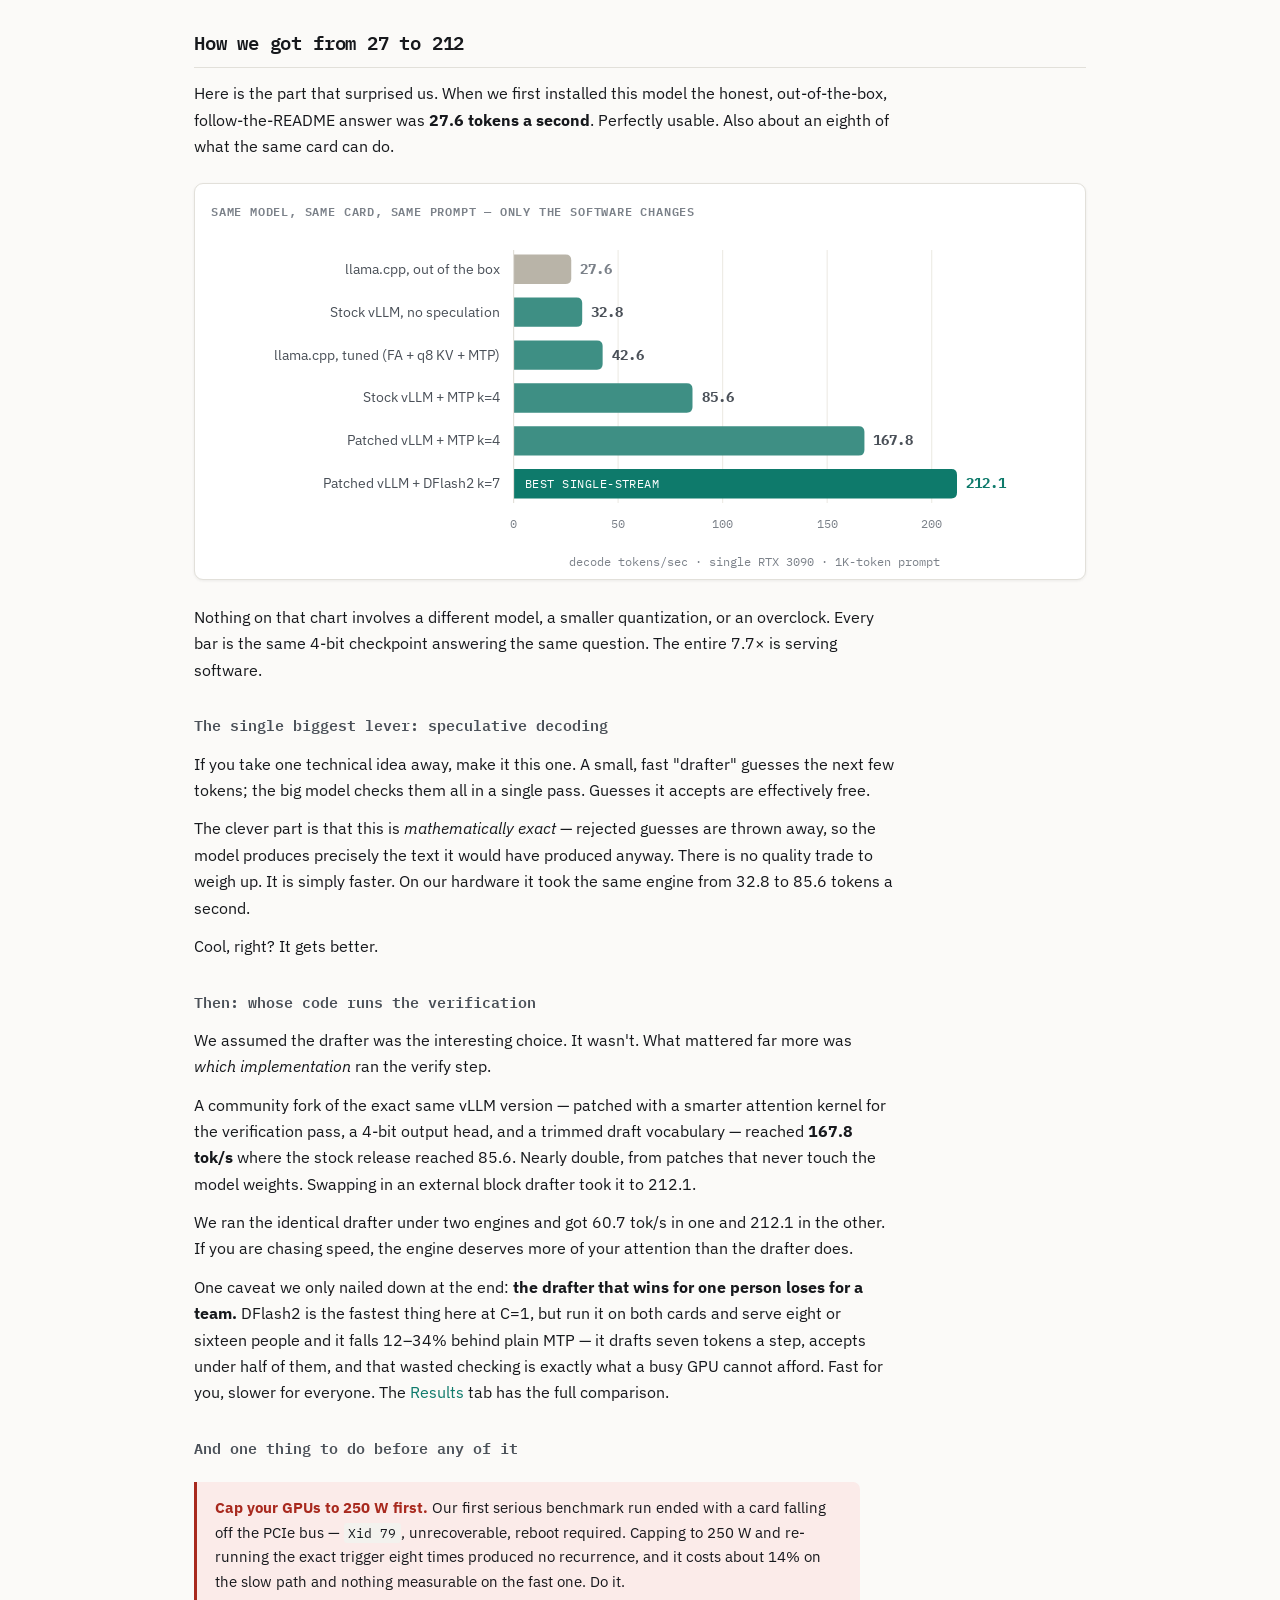
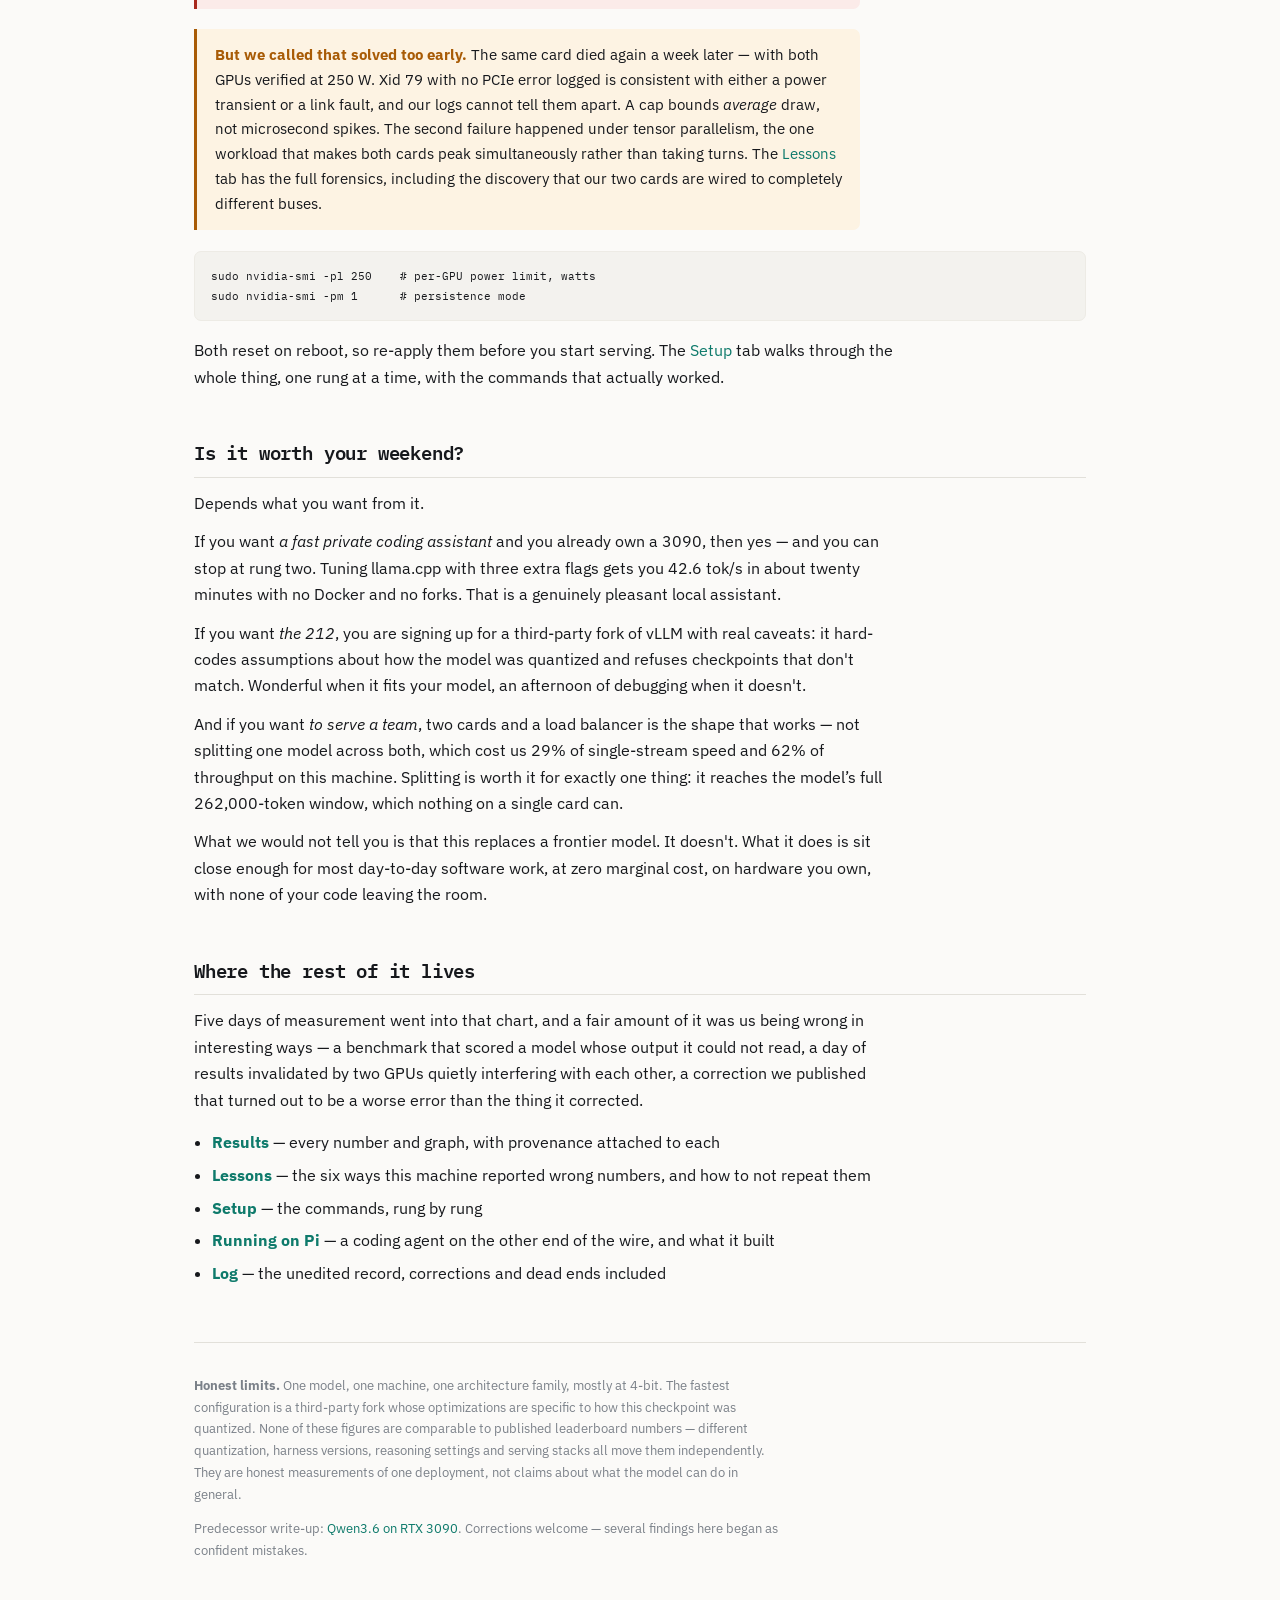
==== commit 373af4e7: "Swift vs base with thinking on: half the reasoning at the same accuracy Lead the story with the two " ====
--- a/index.html
+++ b/index.html
@@ -24,11 +24,85 @@
 <main class="wrap">
 
 <header class="hero">
-  <p class="kicker">Field notes · 2× RTX 3090 · August 2026</p>
+  <p class="kicker">Field notes · 2× RTX 3090 · August&ndash;September 2026</p>
   <h1>The AI Frontier: No Datacenter Required</h1>
   <p class="subtitle">Running Qwen3.8-27B optimally on an RTX 3090</p>
-  <p class="standfirst">212 tokens a second on a graphics card you can buy secondhand. Here is what that gets you, what it cost to get there, and whether it is worth your weekend.</p>
+  <p class="standfirst">212 tokens a second on a graphics card you can buy secondhand, and a fine-tune that halves how long it thinks without costing it an answer. Here is what that gets you, what it cost to get there, and whether it is worth your weekend.</p>
 </header>
+
+
+<section id="best" class="section">
+<p class="kicker">Update &#183; 18 September 2026</p>
+<h2 style="margin-top:.2rem">The best way to serve it, and the best way to use it</h2>
+
+<p class="lede">Three weeks of measurement come down to two decisions. <strong>Serve it through patched vLLM</strong>: that is the 212&nbsp;tokens a second below, 7.7&times; the out-of-the-box install. And <strong>when you turn thinking on, run the Swift fine-tune instead of the base weights</strong>: it reaches the same answers on about half the reasoning, which on real coding work is the difference between a nine-hour job and a five-hour one.</p>
+
+<div class="stats">
+  <div class="stat"><div class="v">212<small>tok/s</small></div><div class="l">base model, patched vLLM, thinking off</div></div>
+  <div class="stat"><div class="v">&minus;50<small>%</small></div><div class="l">median output tokens with Swift, LiveCodeBench</div></div>
+  <div class="stat"><div class="v">&minus;57<small>%</small></div><div class="l">median reasoning per request with Swift, Aider</div></div>
+  <div class="stat"><div class="v">37&nbsp;=&nbsp;37</div><div class="l">problems solved where neither model ran out of room</div></div>
+  <div class="stat"><div class="v">9.6&rarr;5.5<small>h</small></div><div class="l">same 36 coding tasks, time spent</div></div>
+</div>
+
+<p>The second decision is new. Qwen3.8-27B with thinking on is a better programmer than with it off, and it is also exhausting: given a coding exercise, the base model wrote a <strong>median of 17,900 tokens</strong> to get through it, on the hard ones 20,000 to 28,000 for a single reply, and one request in thirteen ran into the 32,768-token ceiling and returned nothing at all. <a href="https://huggingface.co/ukisai/Swift-Qwen3.8-27B">Swift-Qwen3.8-27B</a> is a fine-tune by UkisAI that penalises the tokens associated with that spiralling. Its author claims 46&ndash;58% fewer thinking tokens for under a point of accuracy. We gave both models the same problems under the author&rsquo;s own conditions, with the quantization held identical, to see whether that survives contact with somebody else&rsquo;s hardware. It does.</p>
+
+<figure class="fig">
+  <figcaption>How much each model writes before it answers &#183; lower is better</figcaption>
+  <svg class="chart" viewBox="0 0 760 214" role="img" aria-labelledby="sw-t">
+<title id="sw-t">Median output tokens per answer, base Qwen3.8-27B against Swift, thinking on</title>
+<line class="grid" x1="276.0" x2="276.0" y1="16" y2="170"/>
+<text class="tick" x="276.0" y="186" text-anchor="middle">0</text>
+<line class="grid" x1="366.9" x2="366.9" y1="16" y2="170"/>
+<text class="tick" x="366.9" y="186" text-anchor="middle">4,000</text>
+<line class="grid" x1="457.8" x2="457.8" y1="16" y2="170"/>
+<text class="tick" x="457.8" y="186" text-anchor="middle">8,000</text>
+<line class="grid" x1="548.6" x2="548.6" y1="16" y2="170"/>
+<text class="tick" x="548.6" y="186" text-anchor="middle">12,000</text>
+<line class="grid" x1="639.5" x2="639.5" y1="16" y2="170"/>
+<text class="tick" x="639.5" y="186" text-anchor="middle">16,000</text>
+<text class="axlbl" x="485" y="208" text-anchor="middle">median output tokens per answer &#183; thinking on &#183; same 4-bit quantization</text>
+<path class="bar b-floor" d="M276,20 L593.4,20 Q598.4,20 598.4,25 L598.4,39 Q598.4,44 593.4,44 L276,44 Z"/>
+<text class="rowlbl" x="264" y="36.0" text-anchor="end">LiveCodeBench v6 · base</text>
+<text class="rowval b-floor" x="606.4" y="36.0">14,190</text>
+<path class="bar b-top" d="M276,55 L430.8,55 Q435.8,55 435.8,60 L435.8,74 Q435.8,79 430.8,79 L276,79 Z"/>
+<text class="rowlbl" x="264" y="71.0" text-anchor="end">LiveCodeBench v6 · Swift</text>
+<text class="rowval b-top" x="443.8" y="71.0">7,035</text>
+<path class="bar b-floor" d="M276,90 L382.8,90 Q387.8,90 387.8,95 L387.8,109 Q387.8,114 382.8,114 L276,114 Z"/>
+<text class="rowlbl" x="264" y="106.0" text-anchor="end">Aider, per request · base</text>
+<text class="rowval b-floor" x="395.8" y="106.0">4,923</text>
+<path class="bar b-top" d="M276,125 L324.1,125 Q329.1,125 329.1,130 L329.1,144 Q329.1,149 324.1,149 L276,149 Z"/>
+<text class="rowlbl" x="264" y="141.0" text-anchor="end">Aider, per request · Swift</text>
+<text class="rowval b-top" x="337.1" y="141.0">2,337</text>
+</svg>
+</figure>
+
+<div class="tw">
+  <table>
+    <thead><tr><th>Same problems, thinking on</th><th>Base Qwen3.8-27B</th><th>Swift</th></tr></thead>
+    <tbody>
+      <tr><td><strong>LiveCodeBench v6</strong><span class="sub">60 problems, one attempt each</span></td><td class="n">63.3%</td><td class="n">71.7%</td></tr>
+      <tr><td>&nbsp;&nbsp;output tokens, median</td><td class="n">14,190</td><td class="n">7,035<span class="sub">&minus;50%</span></td></tr>
+      <tr><td>&nbsp;&nbsp;answers cut off at the 32K ceiling</td><td class="n">19 of 60</td><td class="n">14 of 60</td></tr>
+      <tr><td><strong>Aider polyglot</strong><span class="sub">36 fixed exercises, two attempts</span></td><td class="n">69.4%</td><td class="n">66.7%</td></tr>
+      <tr><td>&nbsp;&nbsp;reasoning tokens per request, median</td><td class="n">4,678</td><td class="n">1,994<span class="sub">&minus;57%</span></td></tr>
+      <tr><td>&nbsp;&nbsp;time spent on the whole set<span class="sub">summed per exercise, two at a time</span></td><td class="n">9.6 h</td><td class="n">5.5 h</td></tr>
+    </tbody>
+  </table>
+</div>
+
+<p><strong>Read the accuracy row carefully, because it flatters Swift for the wrong reason.</strong> Not one answer that hit the 32K ceiling passed, from either model. On the 40 LiveCodeBench problems where neither ran out of room, the score is identical: 37 and 37. Swift is not a better programmer. It is the same programmer who finishes the thought, and on hard problems finishing is most of the battle. The Aider result, where the ceiling bites less, shows the honest picture: parity, inside the noise of a 36-problem sample.</p>
+
+<div class="box">
+  <strong>What to run.</strong> Thinking off, or latency above all: the base model on patched vLLM, 212&nbsp;tok/s.
+  Thinking on: Swift, which today means its GGUF through llama.cpp at about 55&nbsp;tok/s &mdash; a third of the
+  decode speed, and still <strong>43% less time</strong> on agentic work because it writes half as much. On this
+  box both now sit behind one endpoint and the request&rsquo;s <code>model</code> field picks the card.
+  Nobody has published a 4-bit vLLM checkpoint of Swift; when one exists the two wins stack, and that combination is
+  unmeasured. Sample sizes are 60 and 36 with one seed, so treat the pass rates as &plusmn;12 points and the token
+  reductions as solid. <a href="results.html#swift">Full method and numbers&nbsp;&rarr;</a>
+</div>
+</section>
 
 <p class="lede">A little under two years ago, running a 27-billion-parameter language model meant renting time on somebody else's datacenter and hoping the bill stayed reasonable. Today it means a used RTX 3090 — about the price of a decent secondhand motorbike — sitting under your desk, answering faster than you can read, with nothing you type ever leaving the building.</p>
 
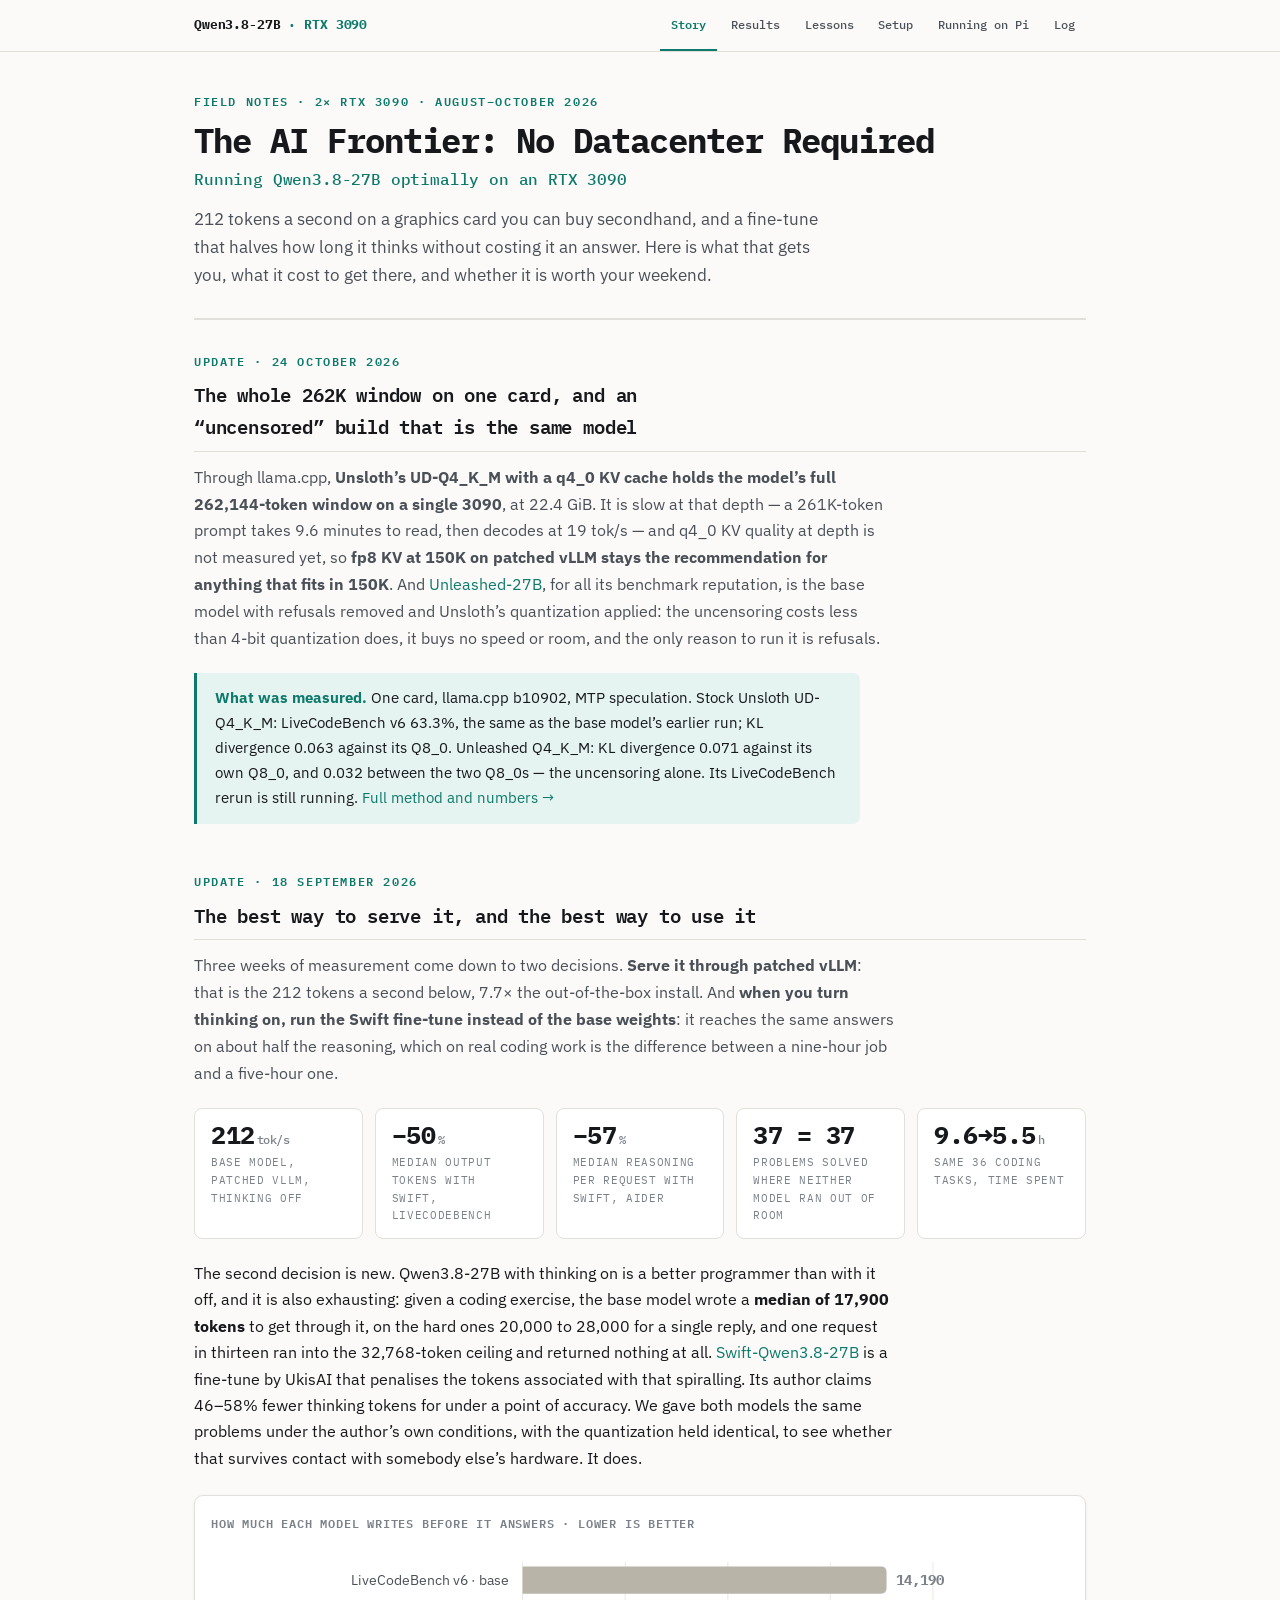
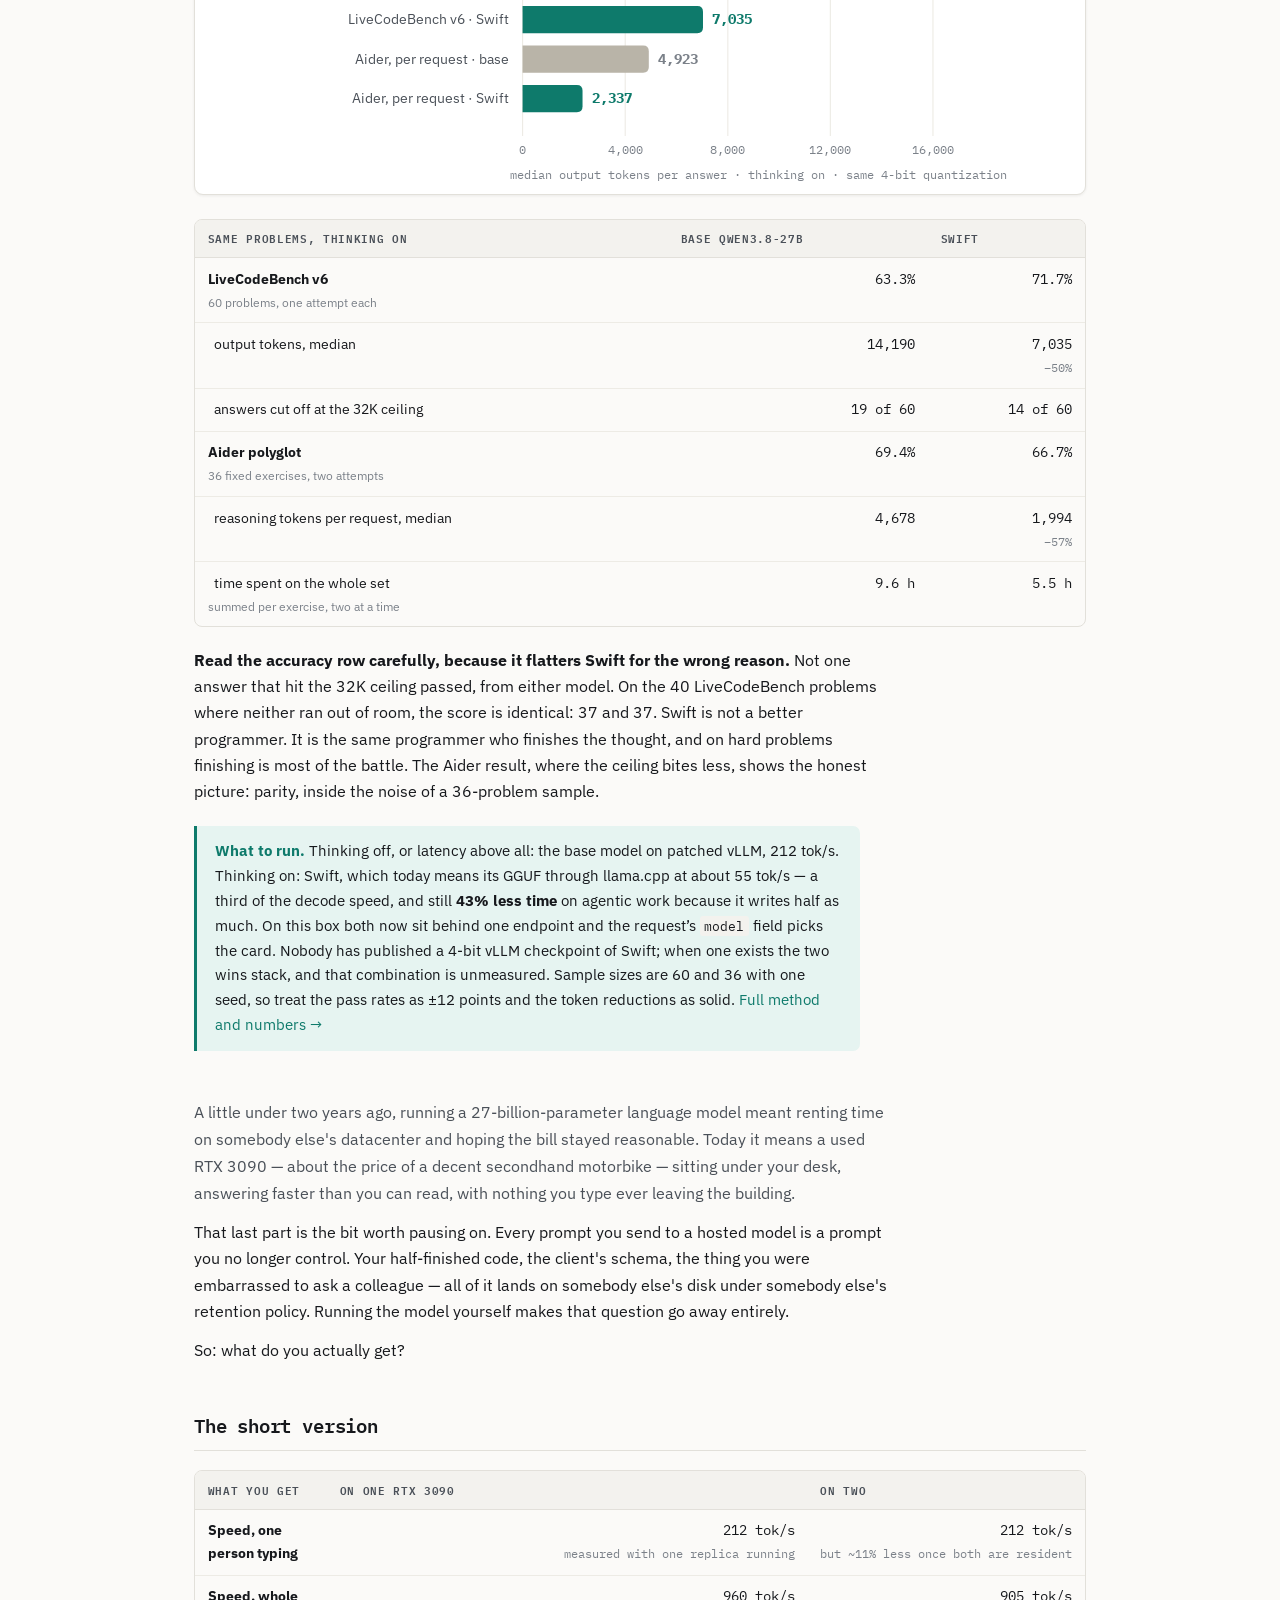
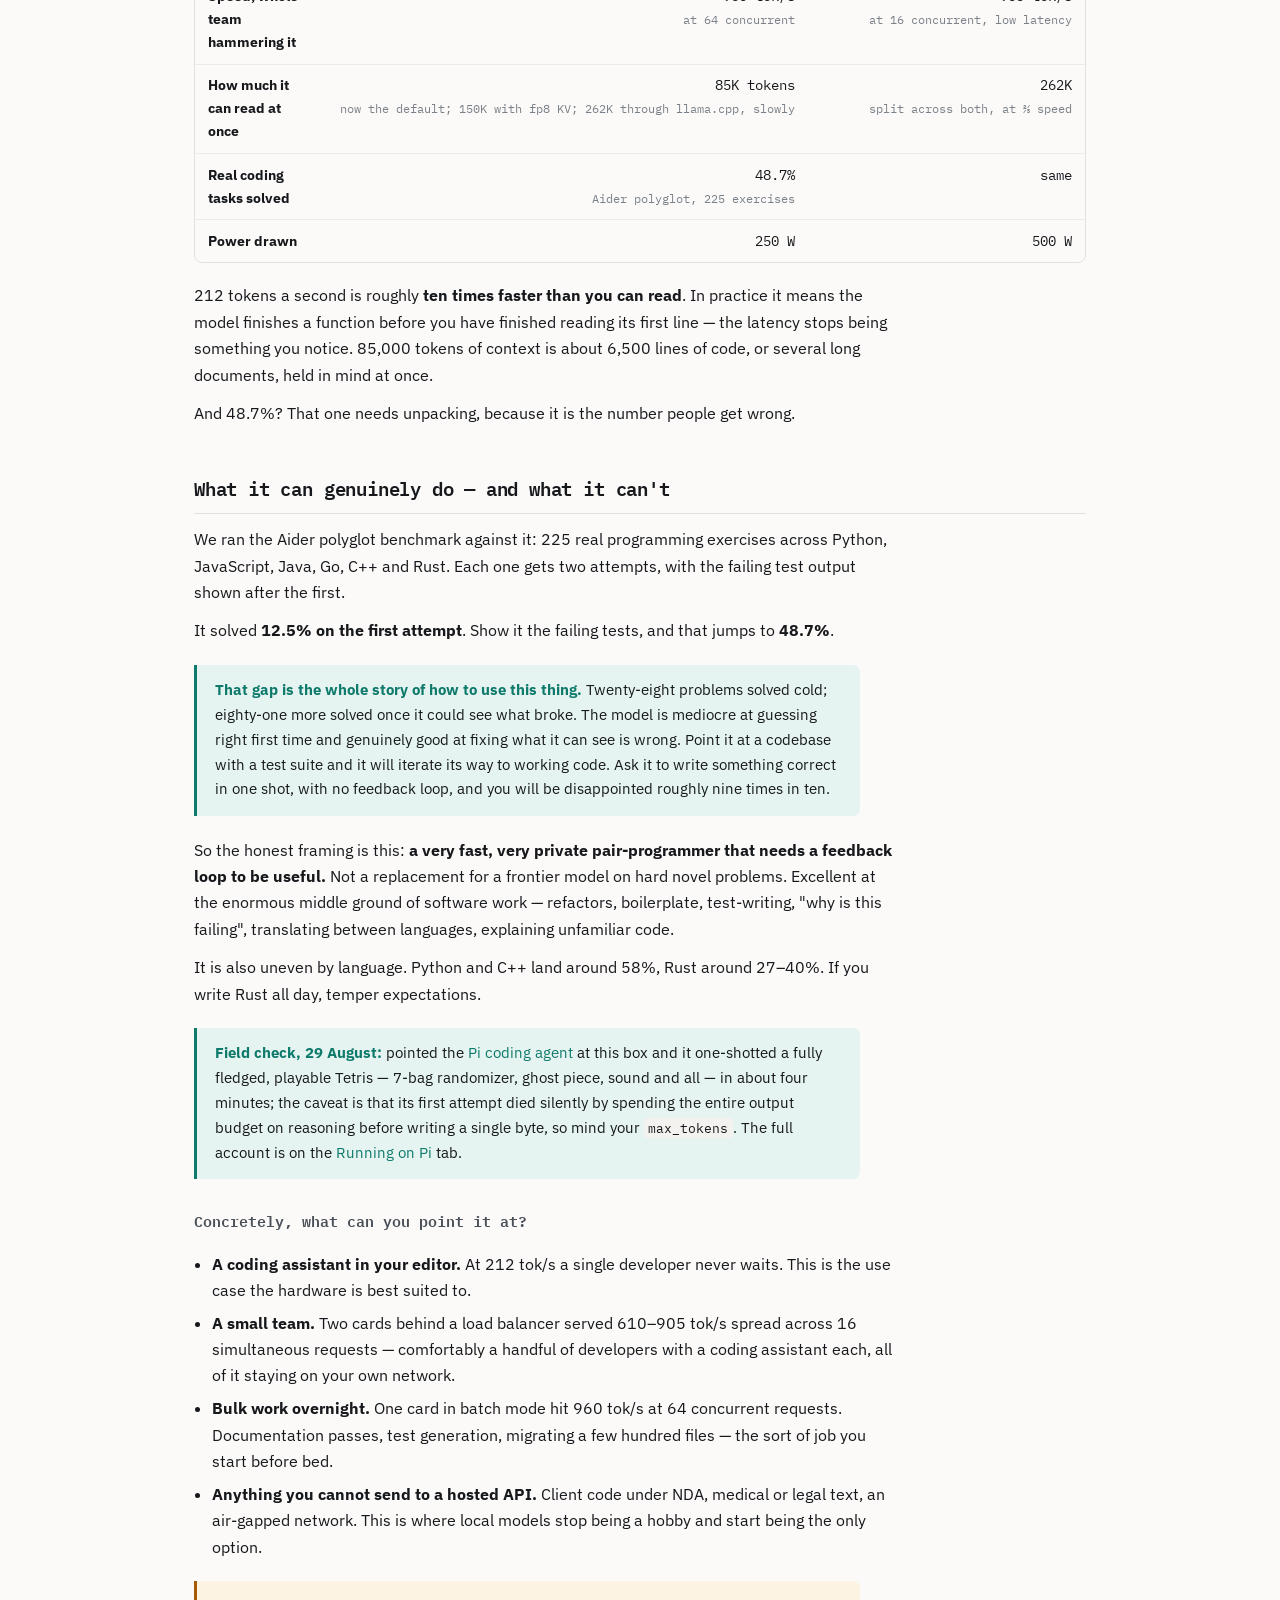
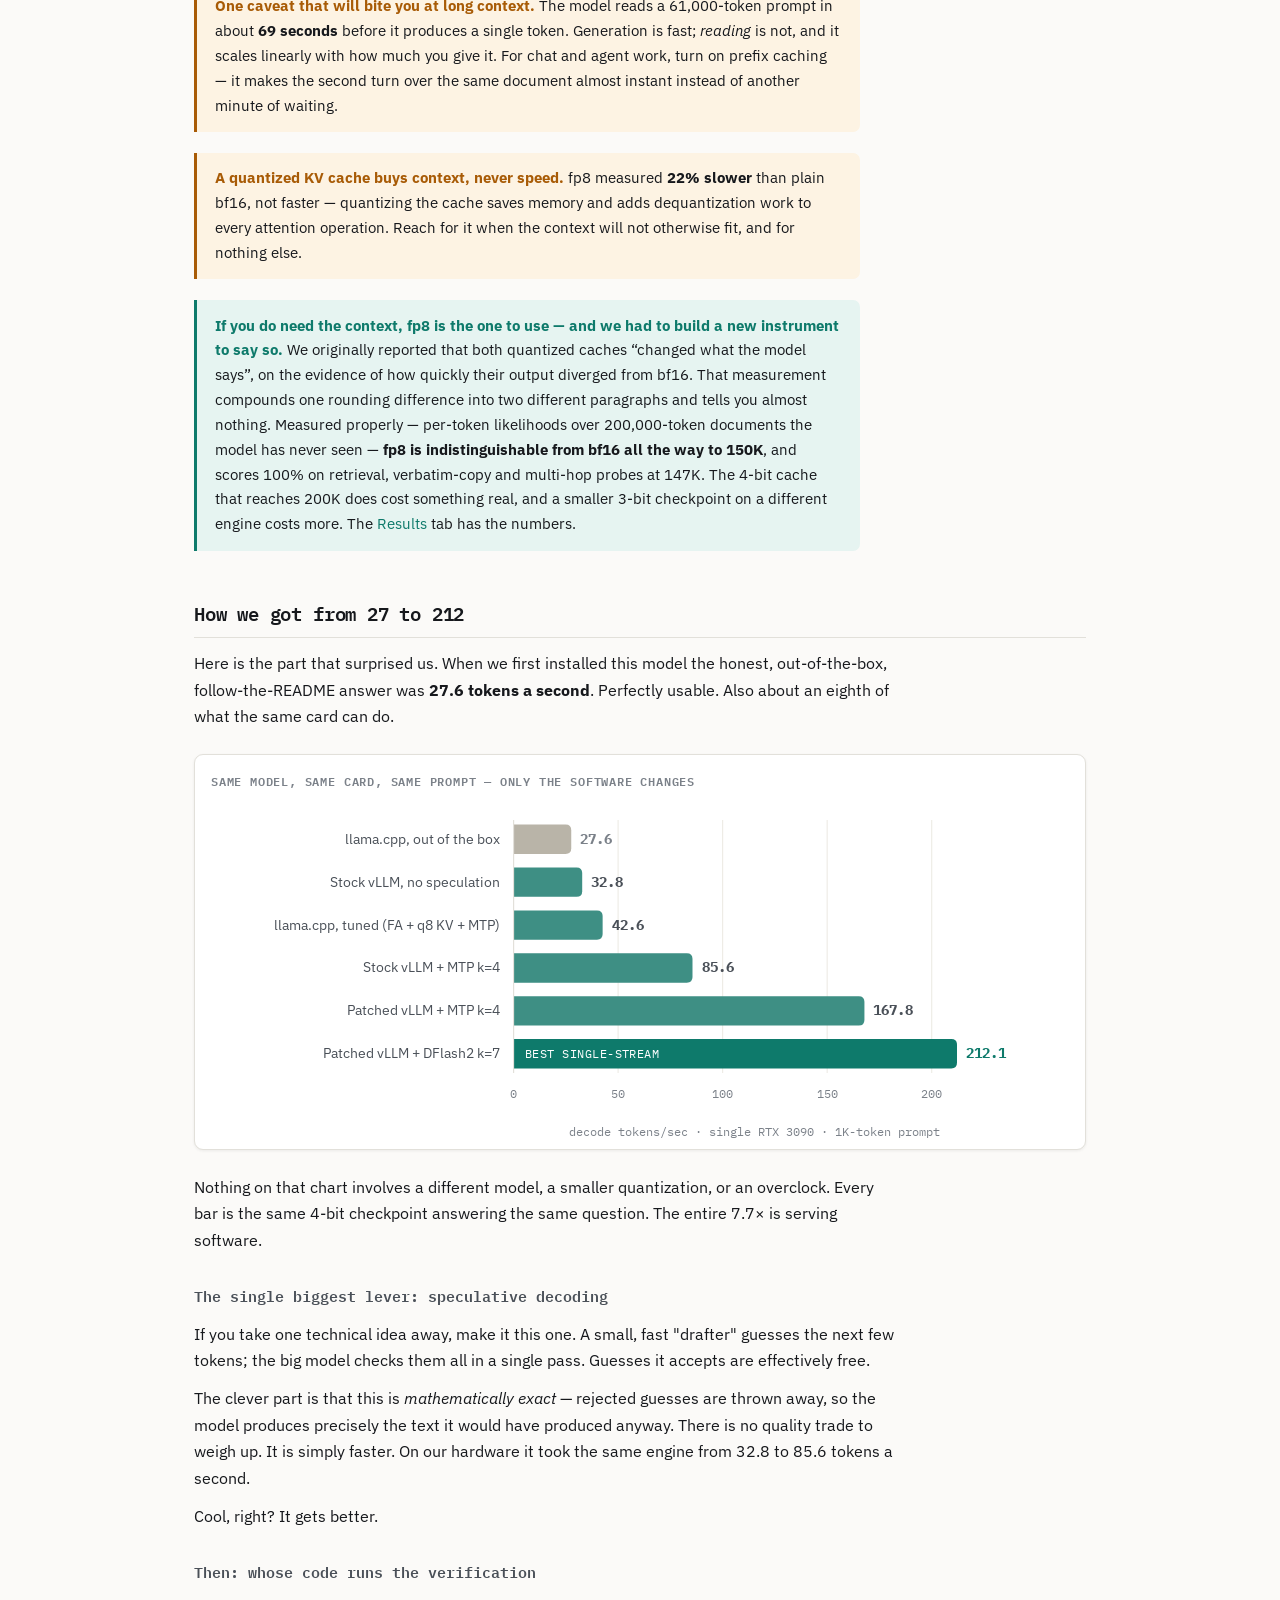
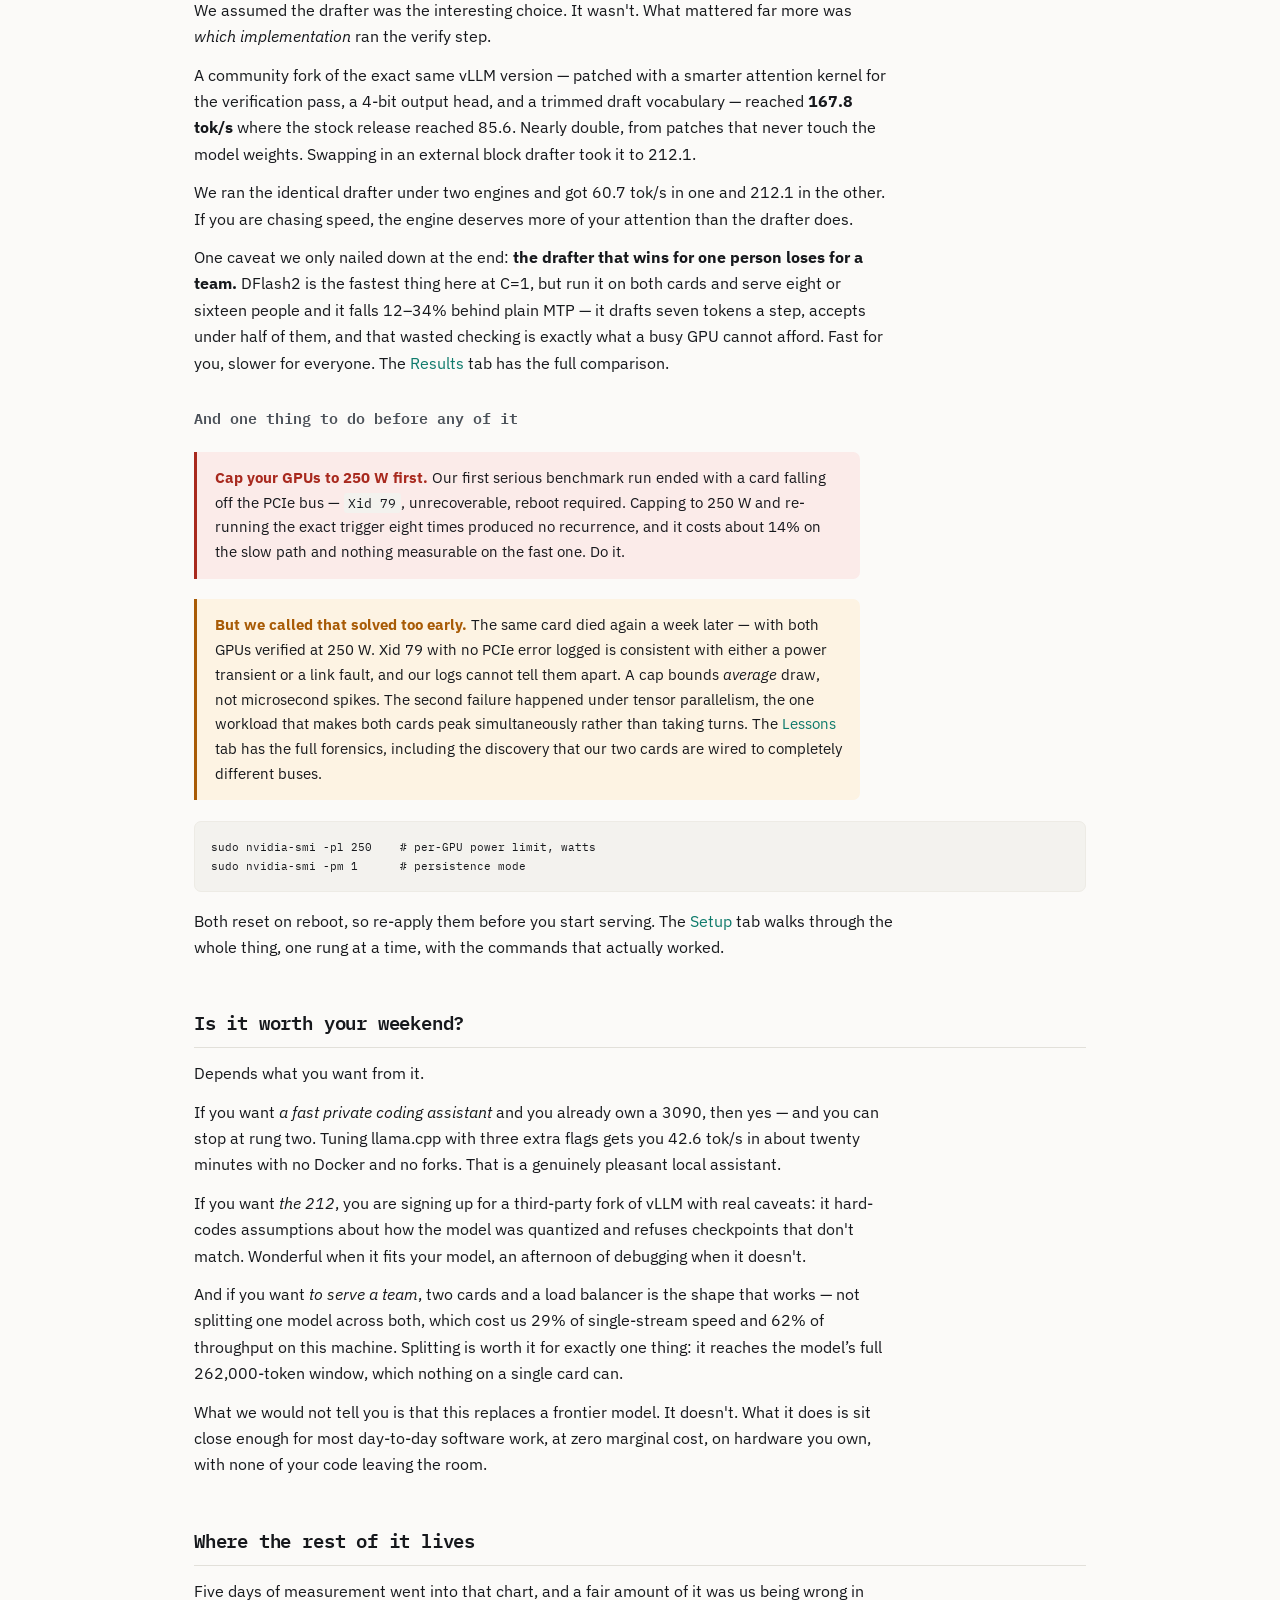
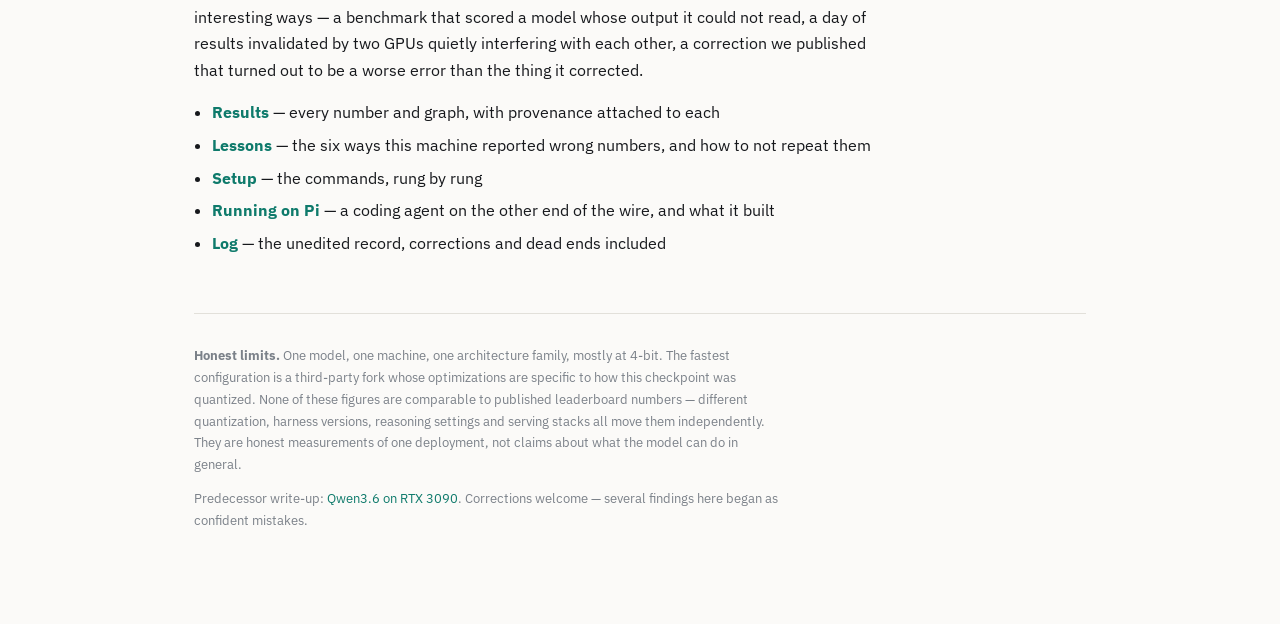
==== commit a7d76f87: "Unleashed-27B and the full 262K window on one card; third GPU 0 fault The "uncensored" Unleashed GGU" ====
--- a/index.html
+++ b/index.html
@@ -24,12 +24,33 @@
 <main class="wrap">
 
 <header class="hero">
-  <p class="kicker">Field notes · 2× RTX 3090 · August&ndash;September 2026</p>
+  <p class="kicker">Field notes · 2× RTX 3090 · August&ndash;October 2026</p>
   <h1>The AI Frontier: No Datacenter Required</h1>
   <p class="subtitle">Running Qwen3.8-27B optimally on an RTX 3090</p>
   <p class="standfirst">212 tokens a second on a graphics card you can buy secondhand, and a fine-tune that halves how long it thinks without costing it an answer. Here is what that gets you, what it cost to get there, and whether it is worth your weekend.</p>
 </header>
 
+
+<section id="long" class="section">
+<p class="kicker">Update &#183; 24 October 2026</p>
+<h2 style="margin-top:.2rem">The whole 262K window on one card, and an &ldquo;uncensored&rdquo; build that is the same model</h2>
+
+<p class="lede">Through llama.cpp, <strong>Unsloth&rsquo;s UD-Q4_K_M with a q4_0 KV cache holds the model&rsquo;s full
+262,144-token window on a single 3090</strong>, at 22.4&nbsp;GiB. It is slow at that depth &mdash; a 261K-token prompt
+takes 9.6 minutes to read, then decodes at 19&nbsp;tok/s &mdash; and q4_0 KV quality at depth is not measured yet, so
+<strong>fp8 KV at 150K on patched vLLM stays the recommendation for anything that fits in 150K</strong>. And
+<a href="https://huggingface.co/outsourc-e/Qwen3.8-27B-Unleashed-GGUF">Unleashed-27B</a>, for all its benchmark
+reputation, is the base model with refusals
+removed and Unsloth&rsquo;s quantization applied: the uncensoring costs less than 4-bit quantization does, it buys no
+speed or room, and the only reason to run it is refusals.</p>
+
+<div class="box">
+  <strong>What was measured.</strong> One card, llama.cpp b10902, MTP speculation. Stock Unsloth UD-Q4_K_M:
+  LiveCodeBench v6 63.3%, the same as the base model&rsquo;s earlier run; KL divergence 0.063 against its Q8_0.
+  Unleashed Q4_K_M: KL divergence 0.071 against its own Q8_0, and 0.032 between the two Q8_0s &mdash; the uncensoring
+  alone. Its LiveCodeBench rerun is still running. <a href="results.html#unleashed">Full method and numbers&nbsp;&rarr;</a>
+</div>
+</section>
 
 <section id="best" class="section">
 <p class="kicker">Update &#183; 18 September 2026</p>
@@ -118,7 +139,7 @@
     <tbody>
       <tr><td><strong>Speed, one person typing</strong></td><td class="n">212 tok/s<span class="sub">measured with one replica running</span></td><td class="n">212 tok/s<span class="sub">but ~11% less once both are resident</span></td></tr>
       <tr><td><strong>Speed, whole team hammering it</strong></td><td class="n">960 tok/s<span class="sub">at 64 concurrent</span></td><td class="n">905 tok/s<span class="sub">at 16 concurrent, low latency</span></td></tr>
-      <tr><td><strong>How much it can read at once</strong></td><td class="n">85K tokens<span class="sub">now the default; 150K with fp8 KV</span></td><td class="n">262K<span class="sub">split across both, at ⅔ speed</span></td></tr>
+      <tr><td><strong>How much it can read at once</strong></td><td class="n">85K tokens<span class="sub">now the default; 150K with fp8 KV; 262K through llama.cpp, slowly</span></td><td class="n">262K<span class="sub">split across both, at ⅔ speed</span></td></tr>
       <tr><td><strong>Real coding tasks solved</strong></td><td class="n">48.7%<span class="sub">Aider polyglot, 225 exercises</span></td><td class="n">same</td></tr>
       <tr><td><strong>Power drawn</strong></td><td class="n">250 W</td><td class="n">500 W</td></tr>
     </tbody>
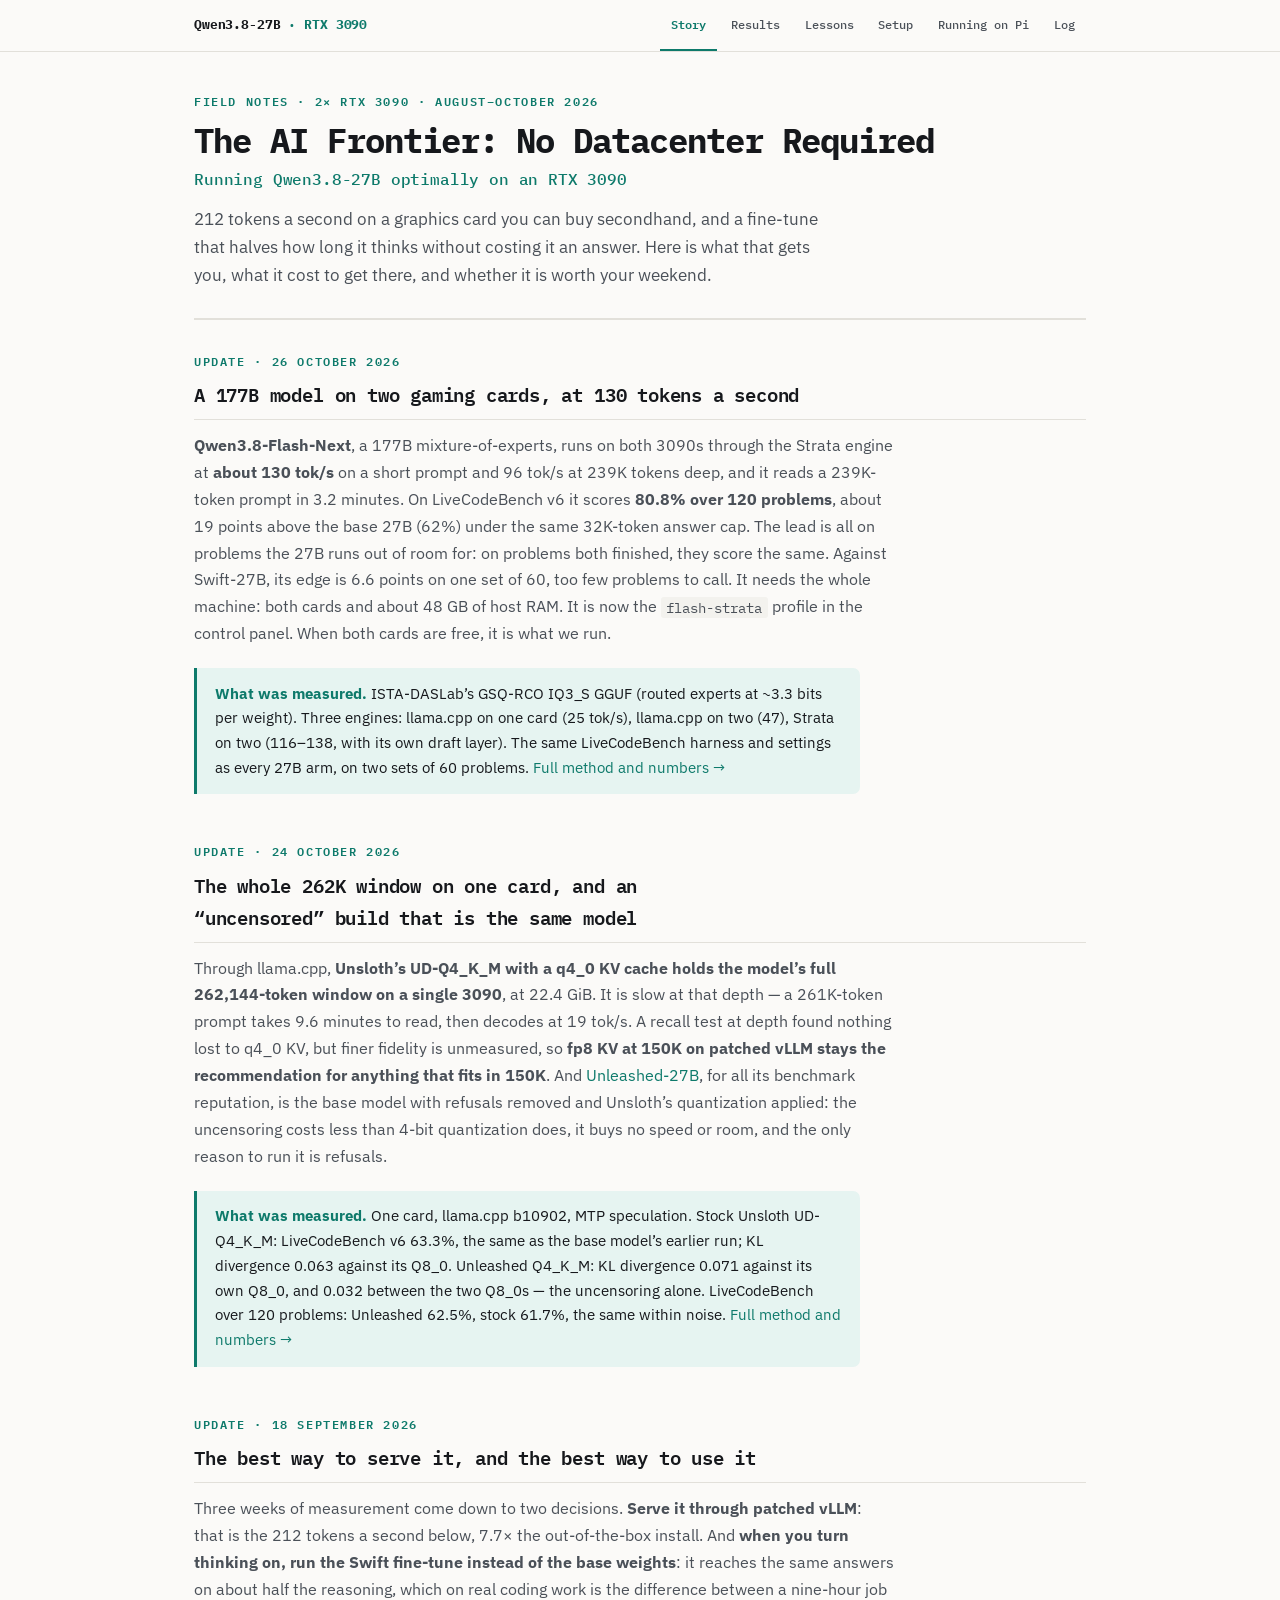
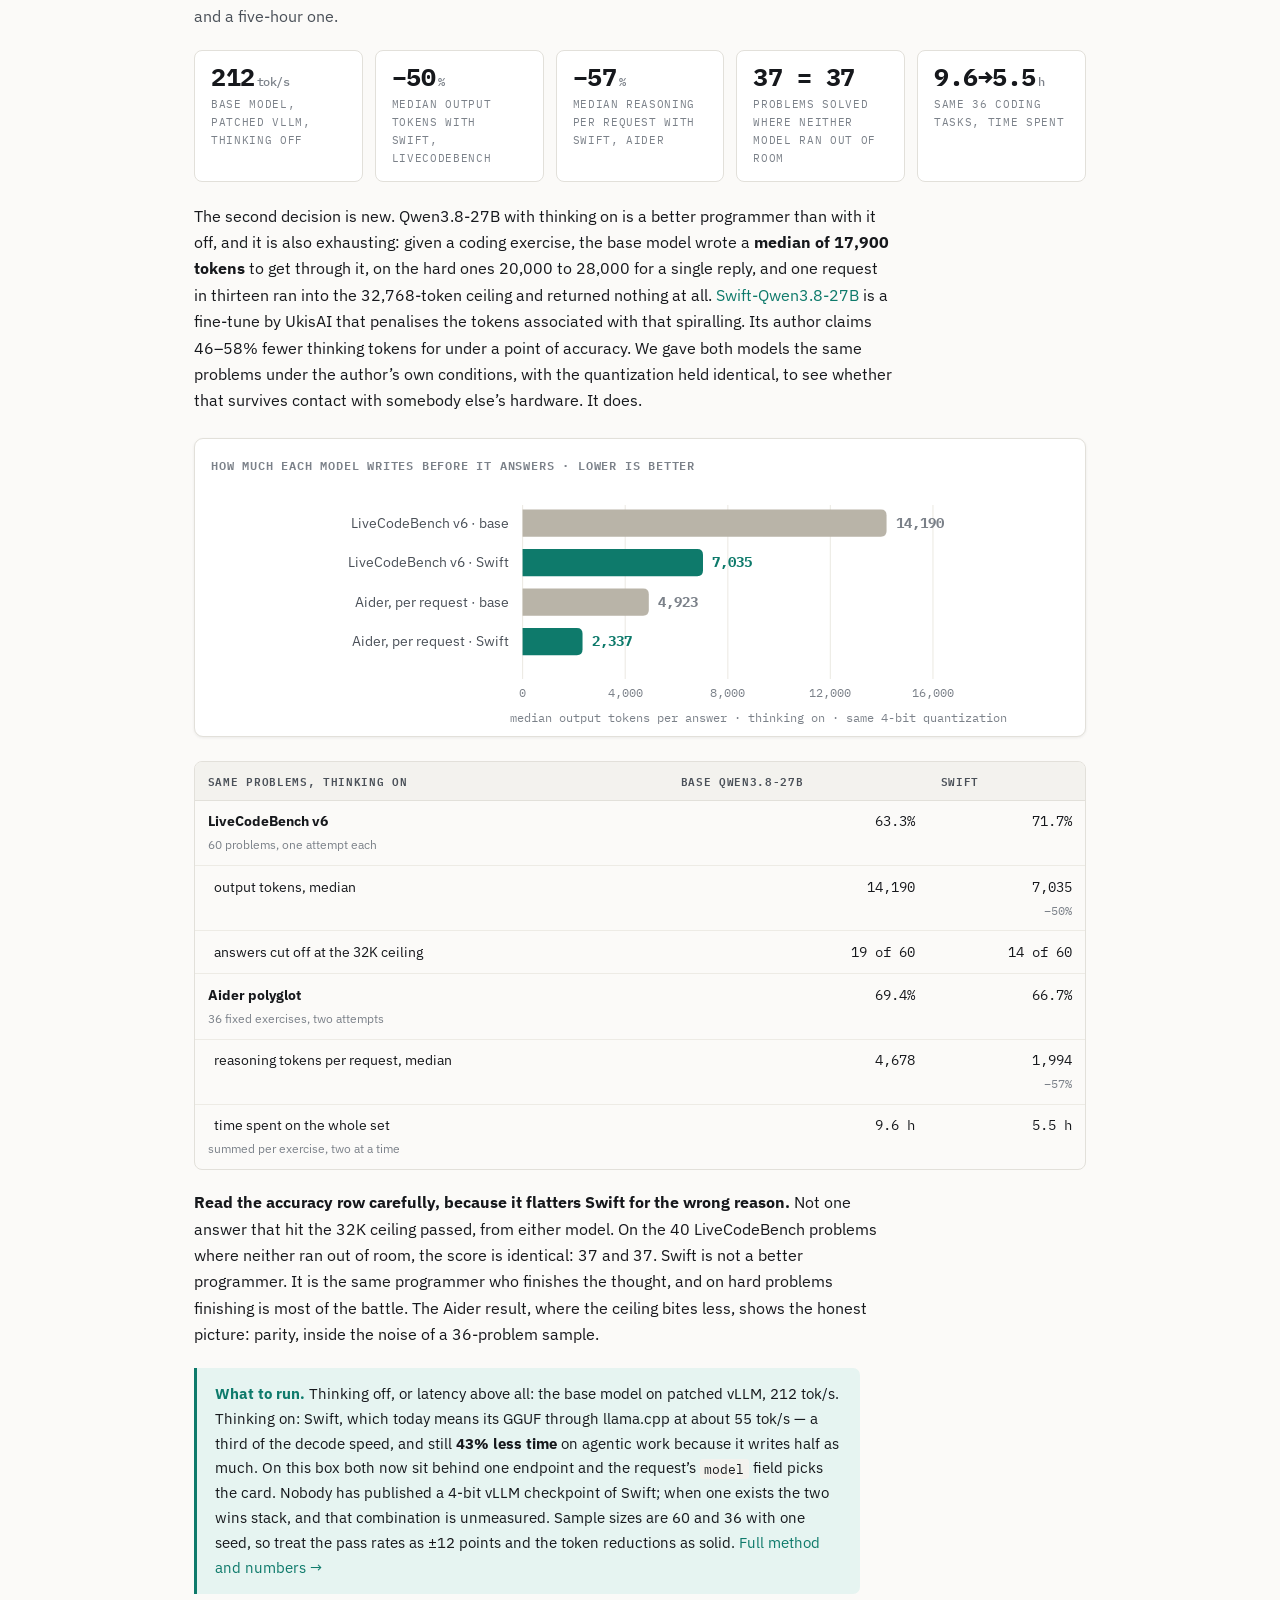
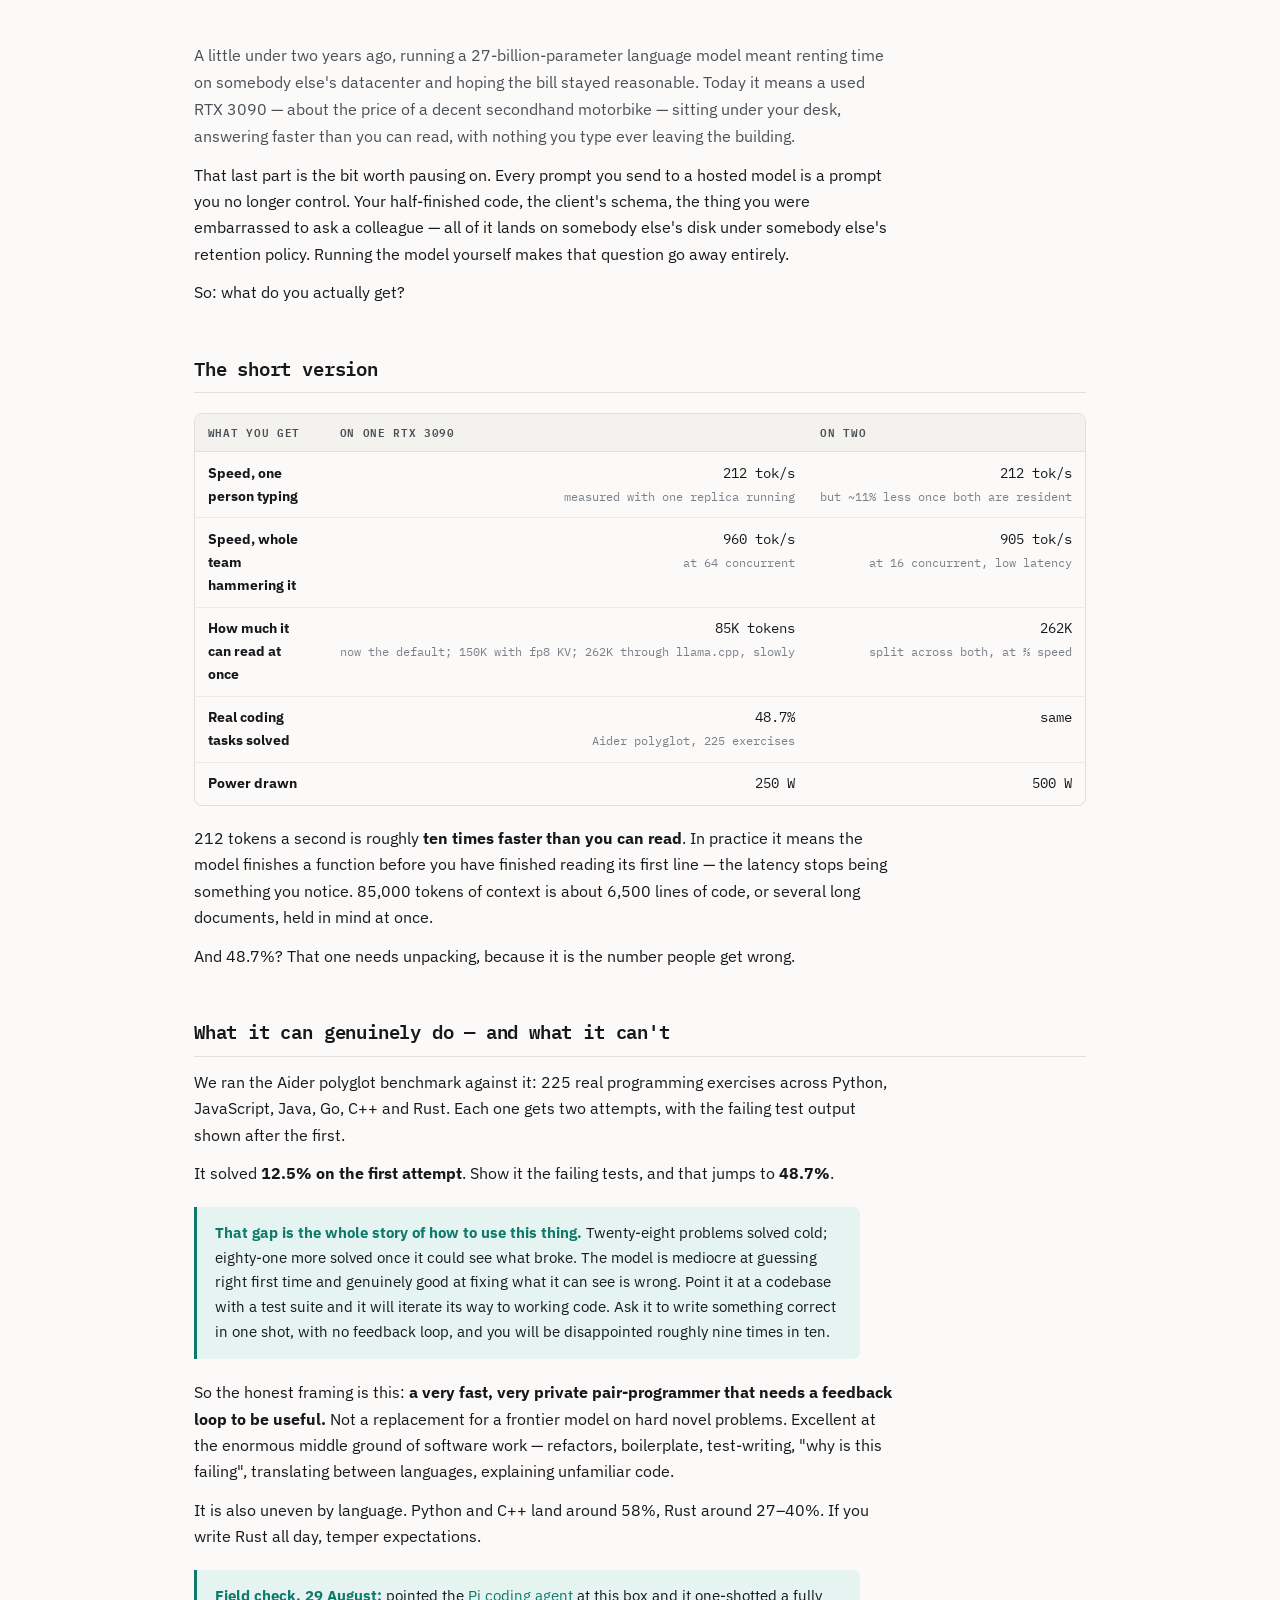
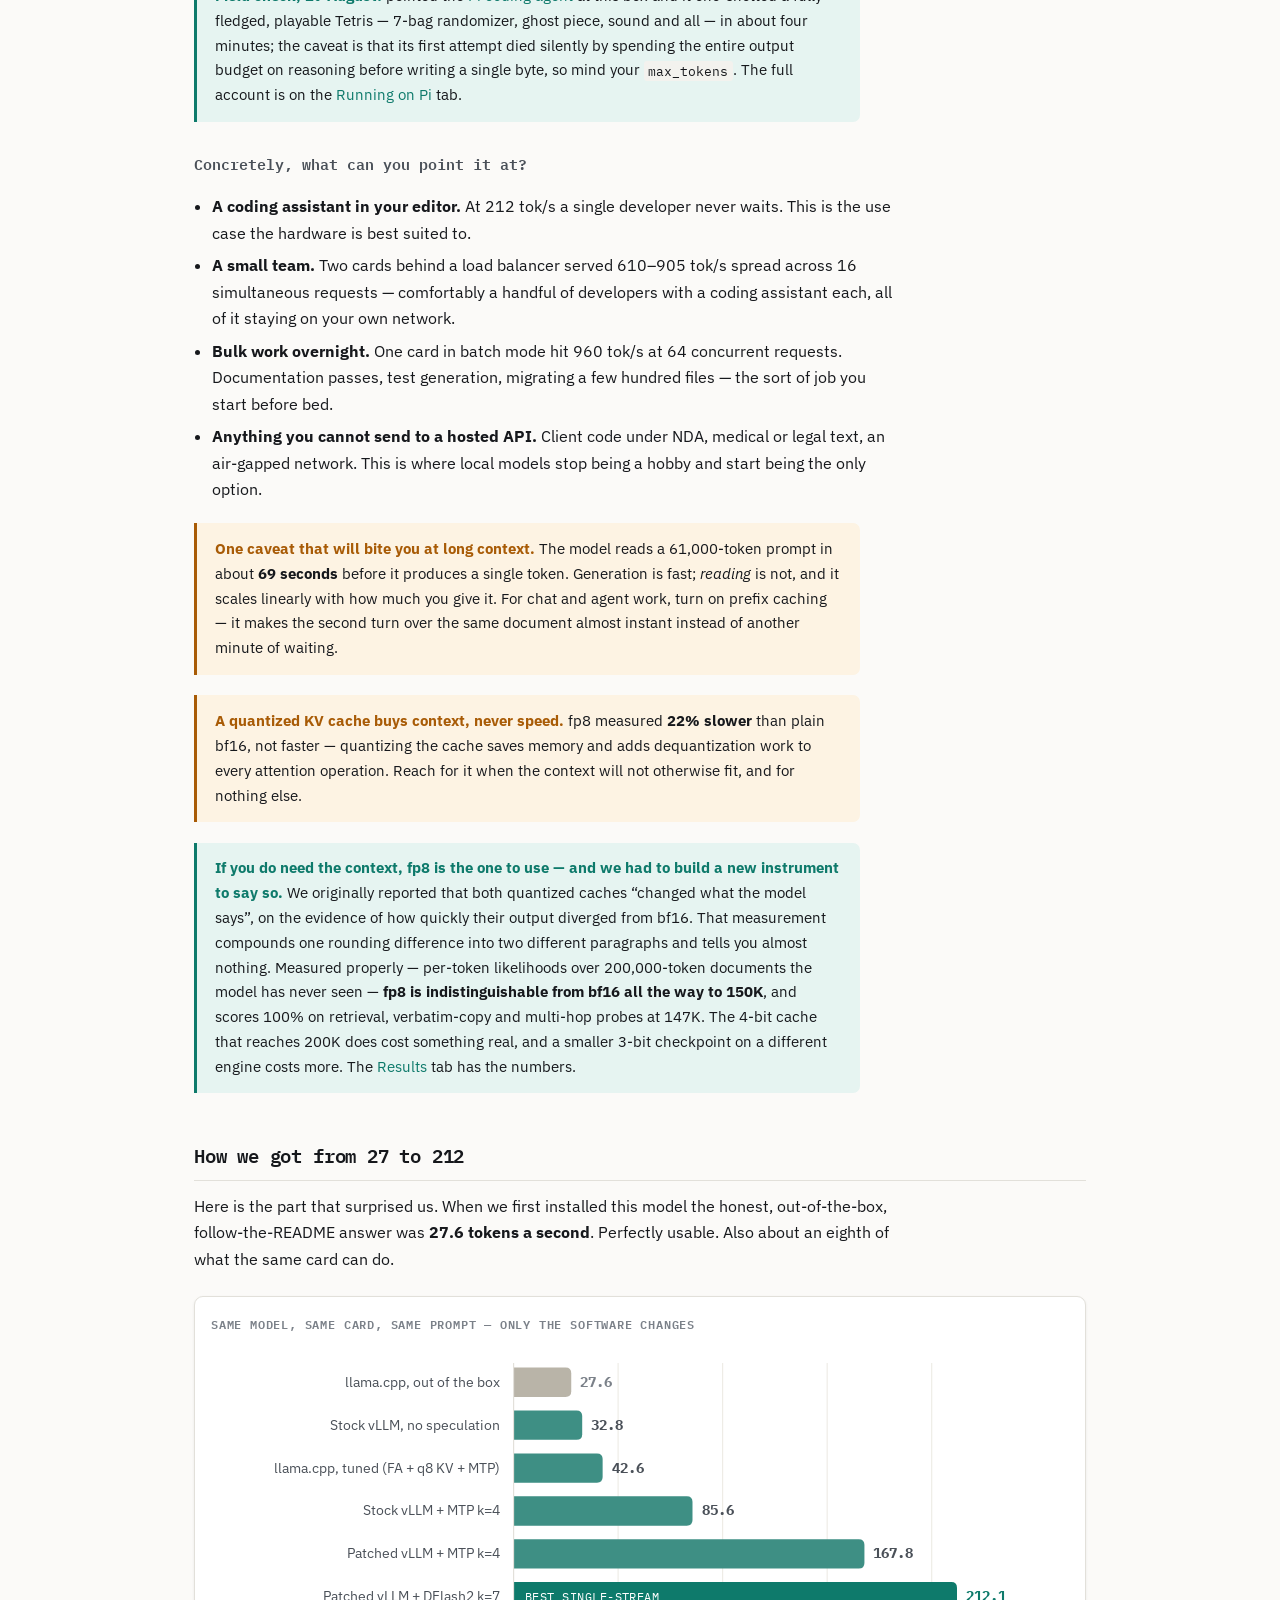
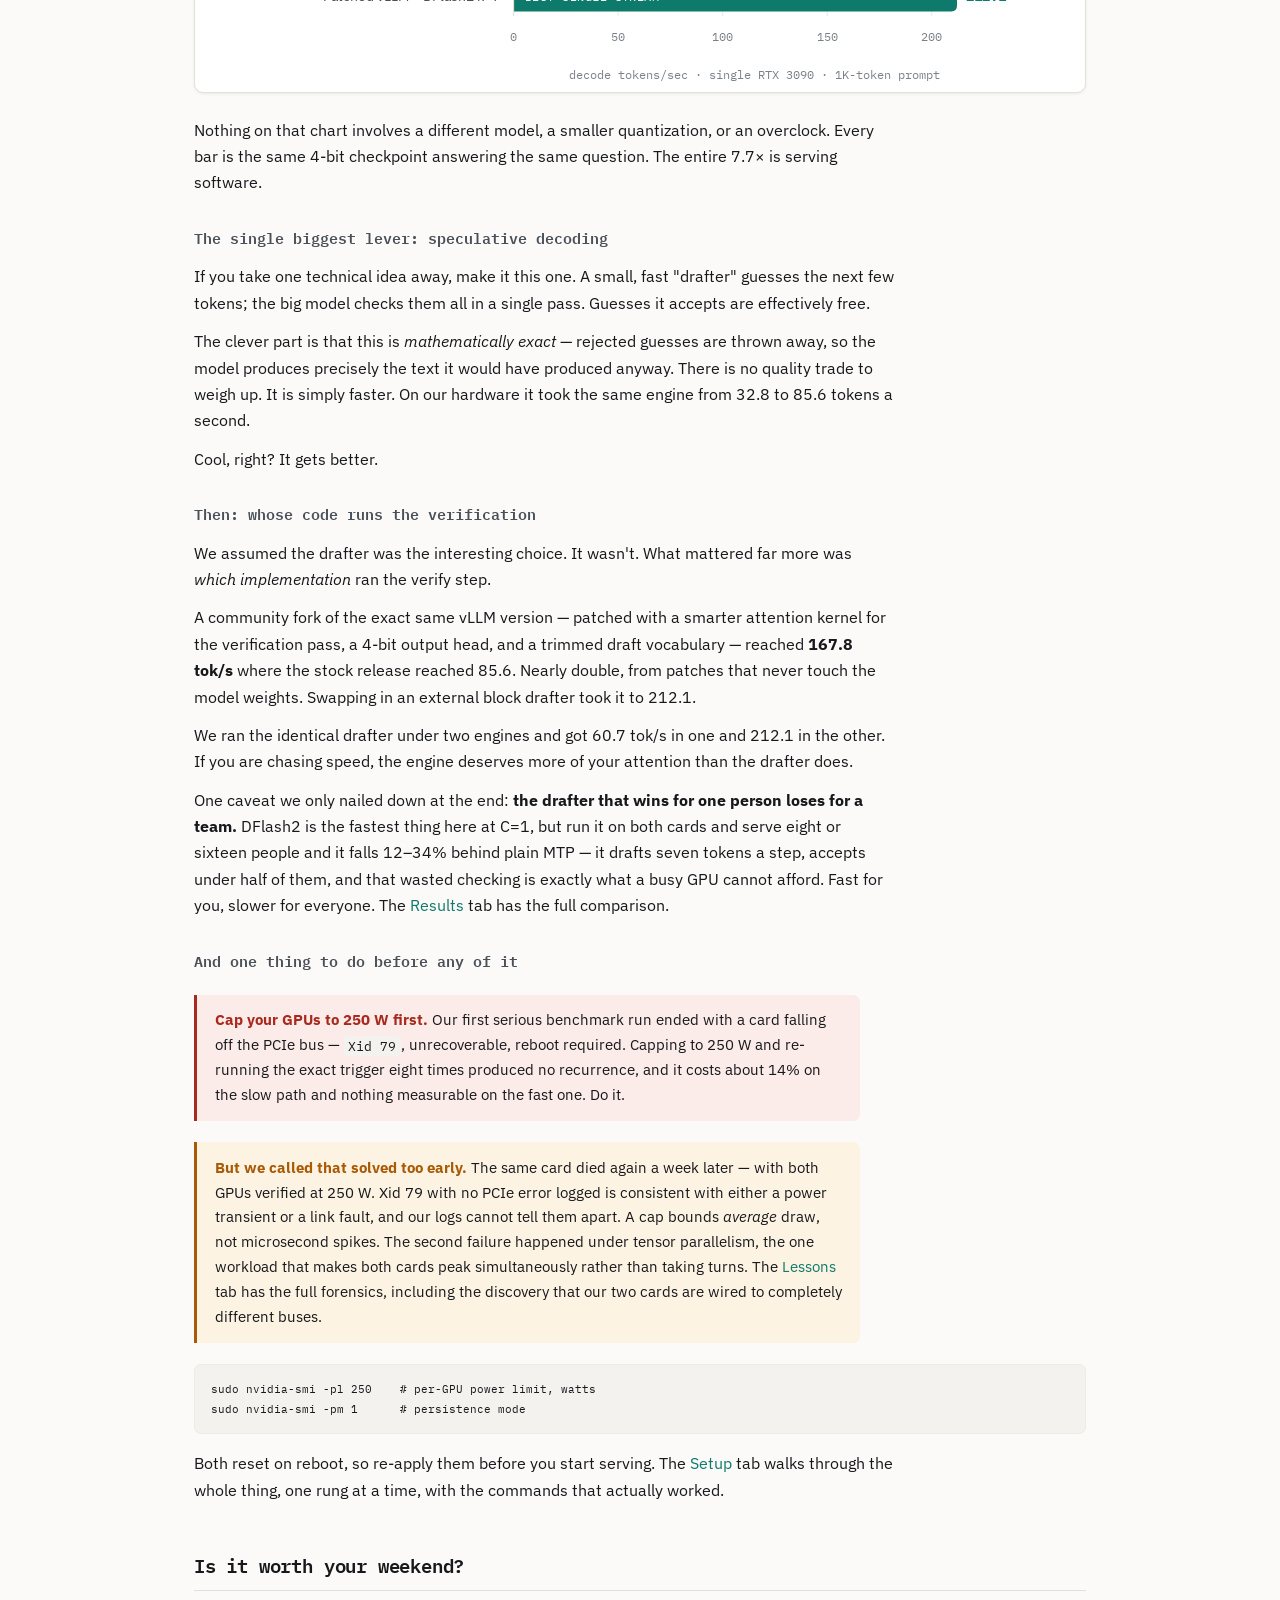
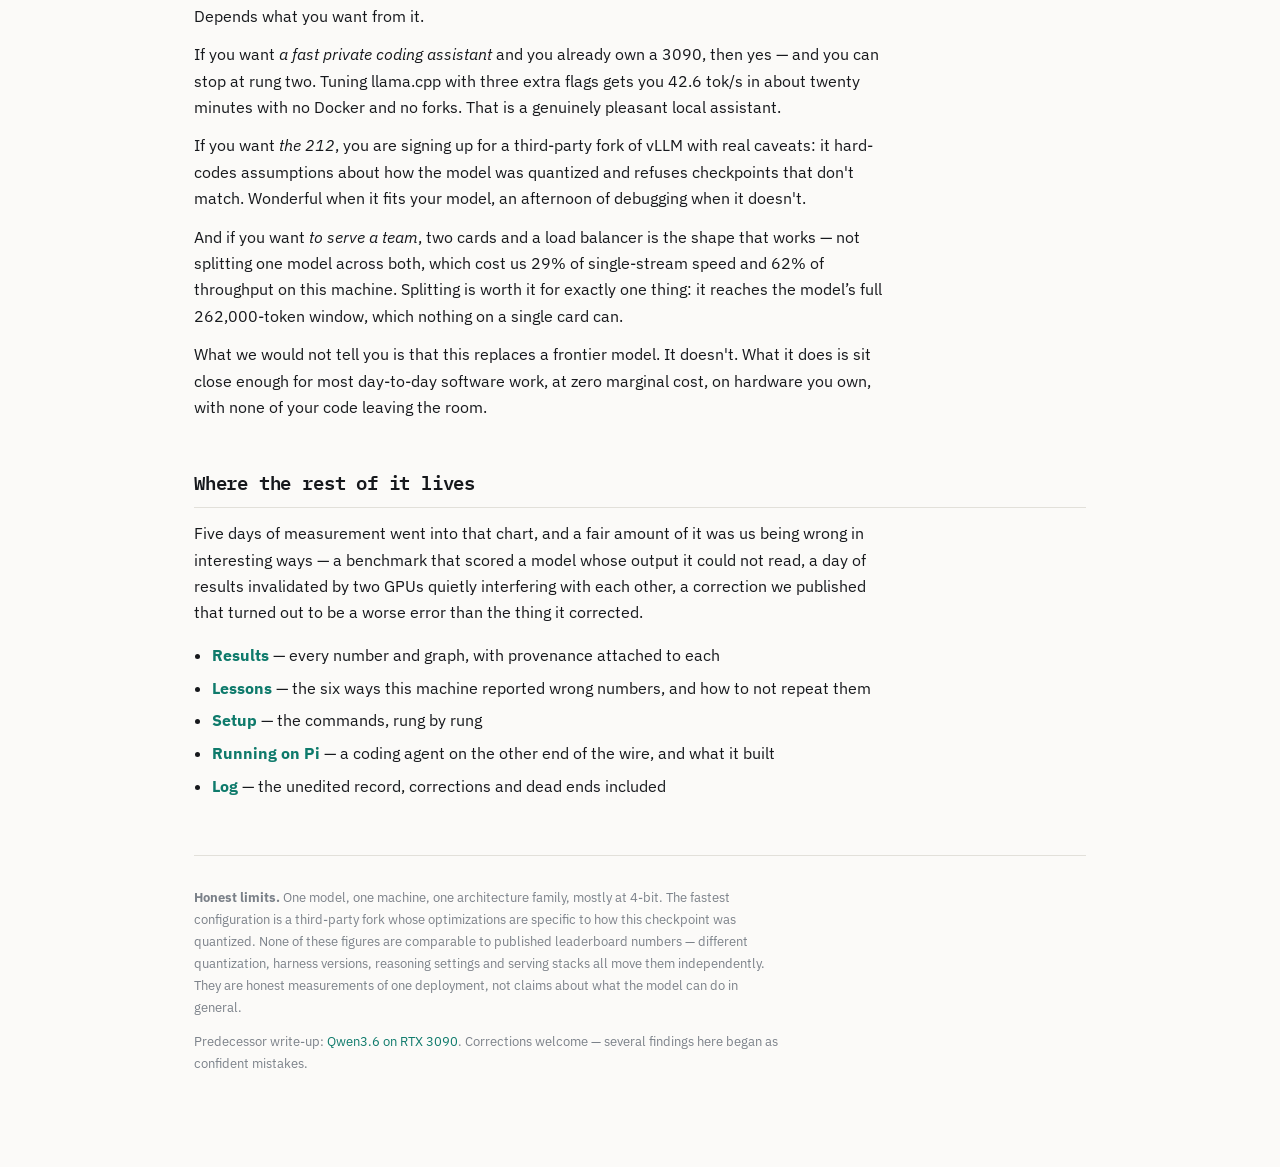
==== commit d3d1dbf5: "Local frontier: Flash-Next on both cards, results page split into model tabs - results.html renamed " ====
--- a/index.html
+++ b/index.html
@@ -14,7 +14,7 @@
   <a class="brand" href="index.html">Qwen3.8-27B <span>· RTX 3090</span></a>
   <div class="tabs">
     <a href="index.html" aria-current="page">Story</a>
-    <a href="results.html">Results</a>
+    <a href="local-frontier.html">Results</a>
     <a href="lessons.html">Lessons</a>
     <a href="setup.html">Setup</a>
     <a href="pi.html">Running on Pi</a>
@@ -31,13 +31,34 @@
 </header>
 
 
+<section id="flash" class="section">
+<p class="kicker">Update &#183; 26 October 2026</p>
+<h2 style="margin-top:.2rem">A 177B model on two gaming cards, at 130 tokens a second</h2>
+
+<p class="lede"><strong>Qwen3.8-Flash-Next</strong>, a 177B mixture-of-experts, runs on both 3090s through the
+Strata engine at <strong>about 130&nbsp;tok/s</strong> on a short prompt and 96&nbsp;tok/s at 239K tokens deep, and it
+reads a 239K-token prompt in 3.2 minutes. On LiveCodeBench v6 it scores <strong>80.8% over 120 problems</strong>,
+about 19 points above the base 27B (62%) under the same 32K-token answer cap. The lead is all on problems the
+27B runs out of room for: on problems both finished, they score the same. Against Swift-27B, its edge is 6.6 points
+on one set of 60, too few problems to call. It needs the whole machine: both cards and about 48&nbsp;GB of host RAM. It is now the
+<code>flash-strata</code> profile in the control panel. When both cards are free, it is what we run.</p>
+
+<div class="box">
+  <strong>What was measured.</strong> ISTA-DASLab&rsquo;s GSQ-RCO IQ3_S GGUF (routed experts at ~3.3 bits per weight).
+  Three engines: llama.cpp on one card (25&nbsp;tok/s), llama.cpp on two (47), Strata on two (116&ndash;138, with its
+  own draft layer). The same LiveCodeBench harness and settings as every 27B arm, on two sets of 60 problems.
+  <a href="local-frontier.html#flash">Full method and numbers&nbsp;&rarr;</a>
+</div>
+</section>
+
 <section id="long" class="section">
 <p class="kicker">Update &#183; 24 October 2026</p>
 <h2 style="margin-top:.2rem">The whole 262K window on one card, and an &ldquo;uncensored&rdquo; build that is the same model</h2>
 
 <p class="lede">Through llama.cpp, <strong>Unsloth&rsquo;s UD-Q4_K_M with a q4_0 KV cache holds the model&rsquo;s full
 262,144-token window on a single 3090</strong>, at 22.4&nbsp;GiB. It is slow at that depth &mdash; a 261K-token prompt
-takes 9.6 minutes to read, then decodes at 19&nbsp;tok/s &mdash; and q4_0 KV quality at depth is not measured yet, so
+takes 9.6 minutes to read, then decodes at 19&nbsp;tok/s. A recall test at depth found nothing lost to q4_0 KV, but
+finer fidelity is unmeasured, so
 <strong>fp8 KV at 150K on patched vLLM stays the recommendation for anything that fits in 150K</strong>. And
 <a href="https://huggingface.co/outsourc-e/Qwen3.8-27B-Unleashed-GGUF">Unleashed-27B</a>, for all its benchmark
 reputation, is the base model with refusals
@@ -48,7 +69,7 @@
   <strong>What was measured.</strong> One card, llama.cpp b10902, MTP speculation. Stock Unsloth UD-Q4_K_M:
   LiveCodeBench v6 63.3%, the same as the base model&rsquo;s earlier run; KL divergence 0.063 against its Q8_0.
   Unleashed Q4_K_M: KL divergence 0.071 against its own Q8_0, and 0.032 between the two Q8_0s &mdash; the uncensoring
-  alone. Its LiveCodeBench rerun is still running. <a href="results.html#unleashed">Full method and numbers&nbsp;&rarr;</a>
+  alone. LiveCodeBench over 120 problems: Unleashed 62.5%, stock 61.7%, the same within noise. <a href="local-frontier.html#unleashed">Full method and numbers&nbsp;&rarr;</a>
 </div>
 </section>
 
@@ -121,7 +142,7 @@
   box both now sit behind one endpoint and the request&rsquo;s <code>model</code> field picks the card.
   Nobody has published a 4-bit vLLM checkpoint of Swift; when one exists the two wins stack, and that combination is
   unmeasured. Sample sizes are 60 and 36 with one seed, so treat the pass rates as &plusmn;12 points and the token
-  reductions as solid. <a href="results.html#swift">Full method and numbers&nbsp;&rarr;</a>
+  reductions as solid. <a href="local-frontier.html#swift">Full method and numbers&nbsp;&rarr;</a>
 </div>
 </section>
 
@@ -186,7 +207,7 @@
 </div>
 
 <div class="box">
-  <strong>If you do need the context, fp8 is the one to use &mdash; and we had to build a new instrument to say so.</strong> We originally reported that both quantized caches &ldquo;changed what the model says&rdquo;, on the evidence of how quickly their output diverged from bf16. That measurement compounds one rounding difference into two different paragraphs and tells you almost nothing. Measured properly &mdash; per-token likelihoods over 200,000-token documents the model has never seen &mdash; <strong>fp8 is indistinguishable from bf16 all the way to 150K</strong>, and scores 100% on retrieval, verbatim-copy and multi-hop probes at 147K. The 4-bit cache that reaches 200K does cost something real, and a smaller 3-bit checkpoint on a different engine costs more. The <a href="results.html#longctx">Results</a> tab has the numbers.
+  <strong>If you do need the context, fp8 is the one to use &mdash; and we had to build a new instrument to say so.</strong> We originally reported that both quantized caches &ldquo;changed what the model says&rdquo;, on the evidence of how quickly their output diverged from bf16. That measurement compounds one rounding difference into two different paragraphs and tells you almost nothing. Measured properly &mdash; per-token likelihoods over 200,000-token documents the model has never seen &mdash; <strong>fp8 is indistinguishable from bf16 all the way to 150K</strong>, and scores 100% on retrieval, verbatim-copy and multi-hop probes at 147K. The 4-bit cache that reaches 200K does cost something real, and a smaller 3-bit checkpoint on a different engine costs more. The <a href="local-frontier.html#longctx">Results</a> tab has the numbers.
 </div>
 
 <h2>How we got from 27 to 212</h2>
@@ -249,7 +270,7 @@
 
 <p>We ran the identical drafter under two engines and got 60.7 tok/s in one and 212.1 in the other. If you are chasing speed, the engine deserves more of your attention than the drafter does.</p>
 
-<p>One caveat we only nailed down at the end: <strong>the drafter that wins for one person loses for a team.</strong> DFlash2 is the fastest thing here at C=1, but run it on both cards and serve eight or sixteen people and it falls 12&ndash;34% behind plain MTP &mdash; it drafts seven tokens a step, accepts under half of them, and that wasted checking is exactly what a busy GPU cannot afford. Fast for you, slower for everyone. The <a href="results.html">Results</a> tab has the full comparison.</p>
+<p>One caveat we only nailed down at the end: <strong>the drafter that wins for one person loses for a team.</strong> DFlash2 is the fastest thing here at C=1, but run it on both cards and serve eight or sixteen people and it falls 12&ndash;34% behind plain MTP &mdash; it drafts seven tokens a step, accepts under half of them, and that wasted checking is exactly what a busy GPU cannot afford. Fast for you, slower for everyone. The <a href="local-frontier.html">Results</a> tab has the full comparison.</p>
 
 <h3>And one thing to do before any of it</h3>
 
@@ -283,7 +304,7 @@
 <p>Five days of measurement went into that chart, and a fair amount of it was us being wrong in interesting ways — a benchmark that scored a model whose output it could not read, a day of results invalidated by two GPUs quietly interfering with each other, a correction we published that turned out to be a worse error than the thing it corrected.</p>
 
 <ul>
-  <li><a href="results.html"><strong>Results</strong></a> — every number and graph, with provenance attached to each</li>
+  <li><a href="local-frontier.html"><strong>Results</strong></a> — every number and graph, with provenance attached to each</li>
   <li><a href="lessons.html"><strong>Lessons</strong></a> — the six ways this machine reported wrong numbers, and how to not repeat them</li>
   <li><a href="setup.html"><strong>Setup</strong></a> — the commands, rung by rung</li>
   <li><a href="pi.html"><strong>Running on Pi</strong></a> — a coding agent on the other end of the wire, and what it built</li>
--- a/assets/site.css
+++ b/assets/site.css
@@ -195,3 +195,14 @@
   fill:var(--ink-2);font-variant-numeric:tabular-nums}
 .chart .bar{stroke:none}
 .chart .endlbl .nm{fill:var(--ink-2)}
+/* ---- in-page model tabs (local-frontier.html) ---- */
+.ptabs{display:flex;gap:.5rem;margin:0 0 2rem;border-bottom:1px solid var(--line);flex-wrap:wrap}
+.ptabs a{font-family:'IBM Plex Mono',monospace;font-size:.92rem;font-weight:600;color:var(--ink-2);
+  text-decoration:none;padding:.65rem 1rem .6rem;border:1px solid transparent;border-bottom:none;
+  border-radius:6px 6px 0 0;margin-bottom:-1px;line-height:1.3}
+.ptabs a span{display:block;font-size:.68rem;font-weight:500;color:var(--ink-3);text-transform:uppercase;letter-spacing:.08em}
+.ptabs a:hover{color:var(--ink)}
+.ptabs a[aria-selected="true"]{color:var(--go);background:var(--card);border-color:var(--line)}
+.ptabs a:focus-visible{outline:2px solid var(--go);outline-offset:-2px}
+.ptab-panel[hidden]{display:none}
+@media (max-width:560px){.ptabs a{flex:1 1 0;padding:.55rem .6rem;font-size:.82rem}}
